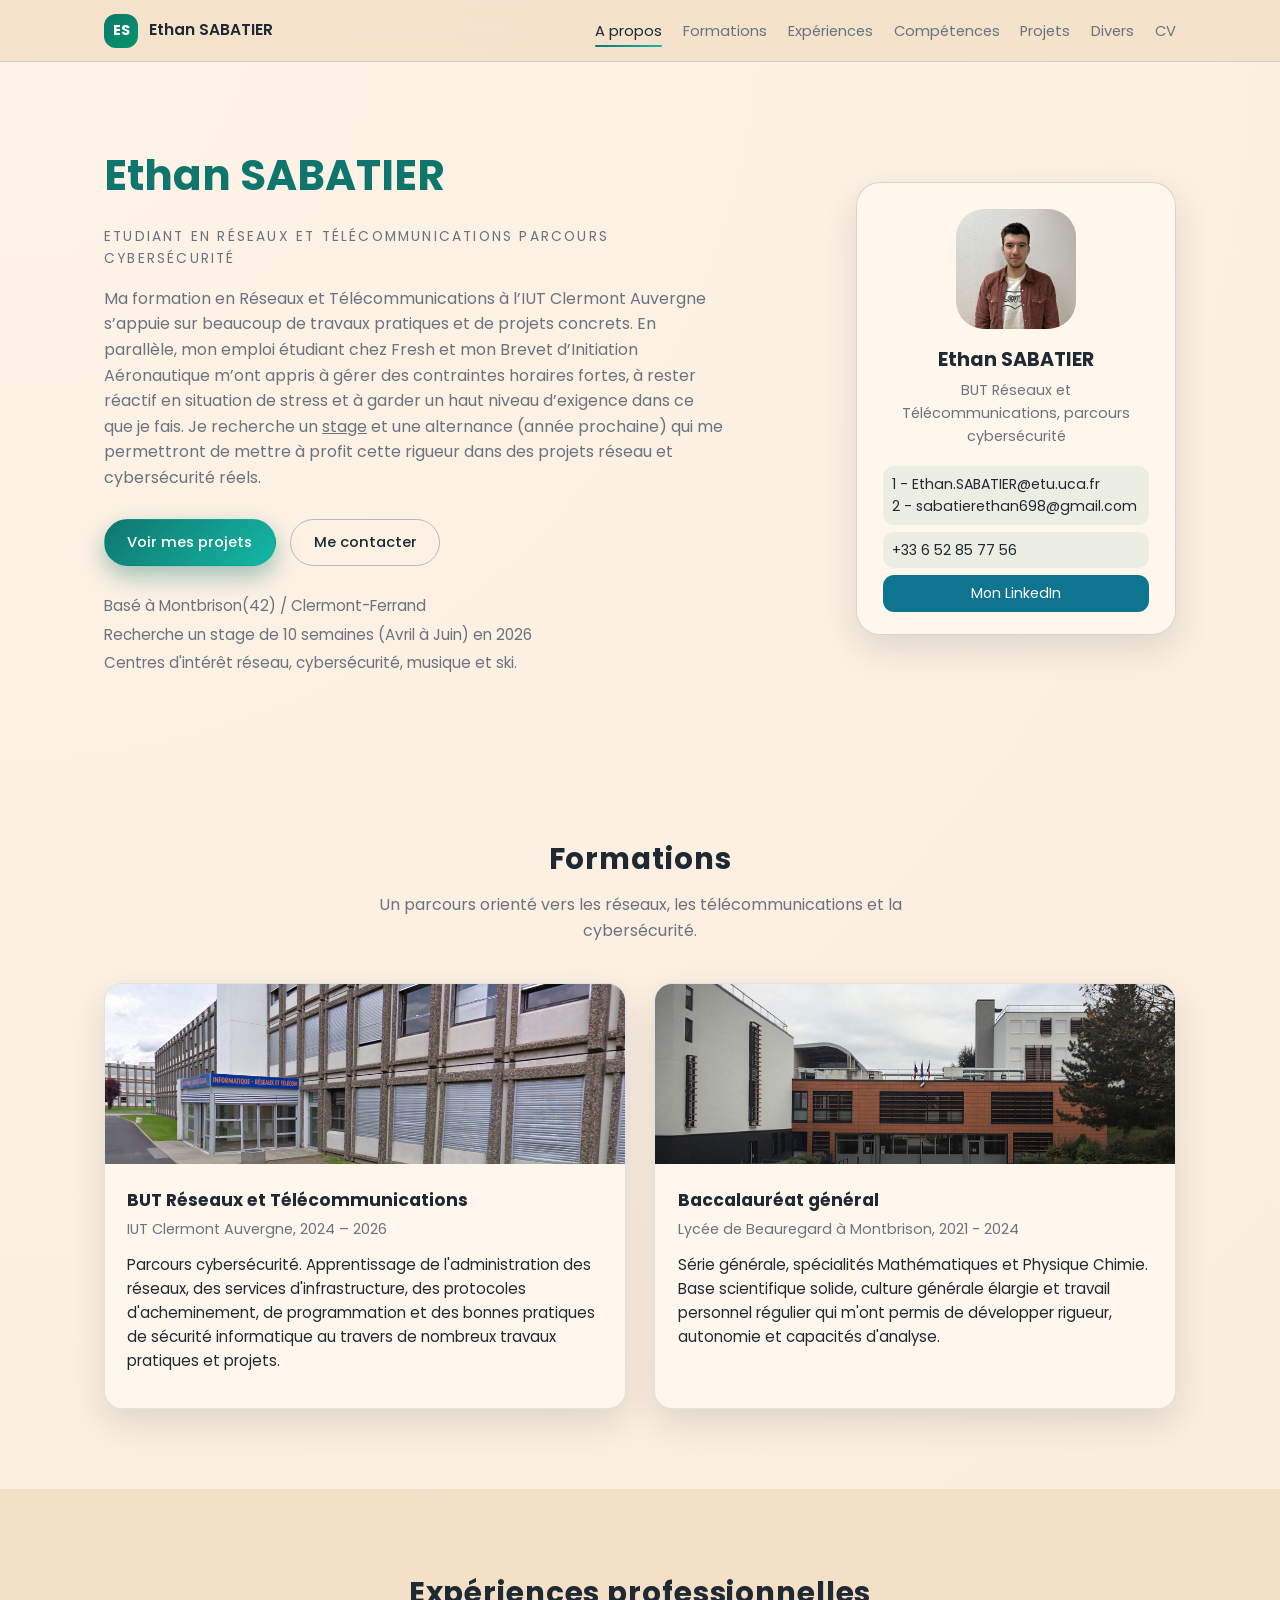
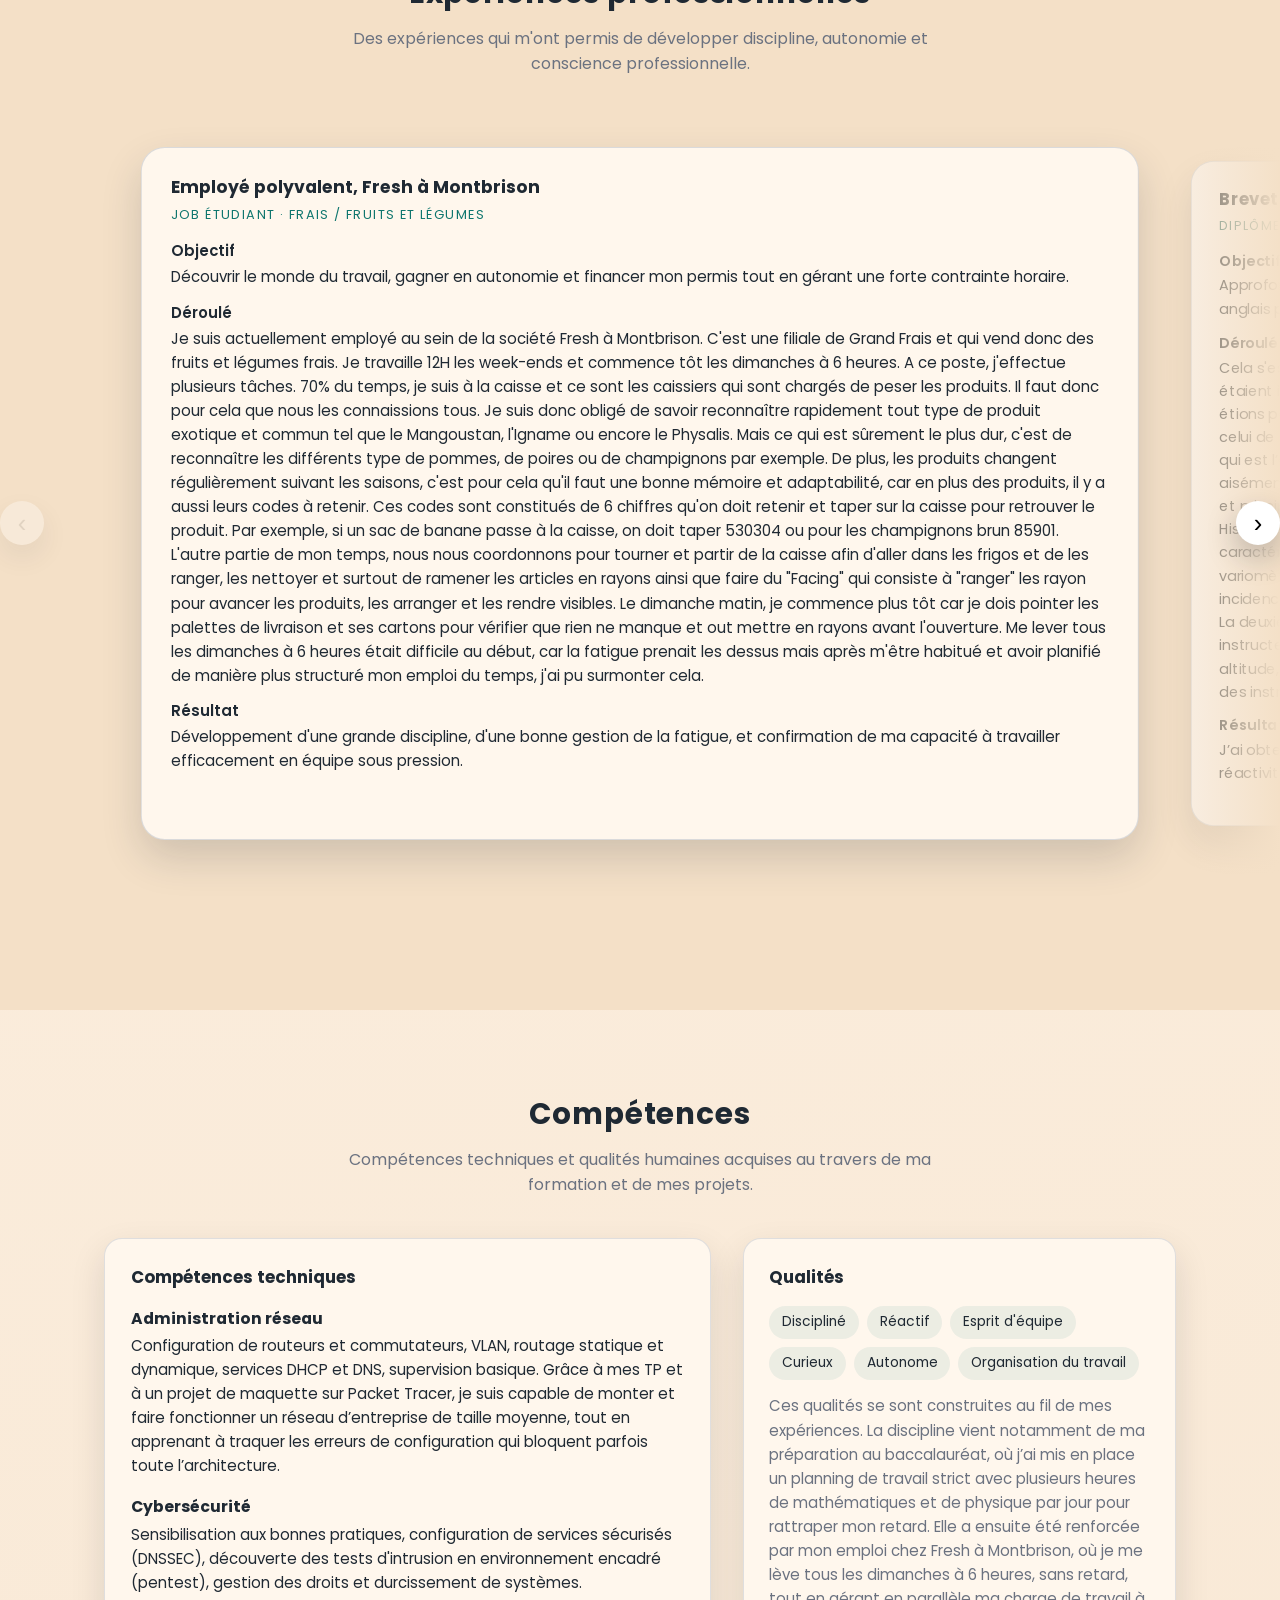
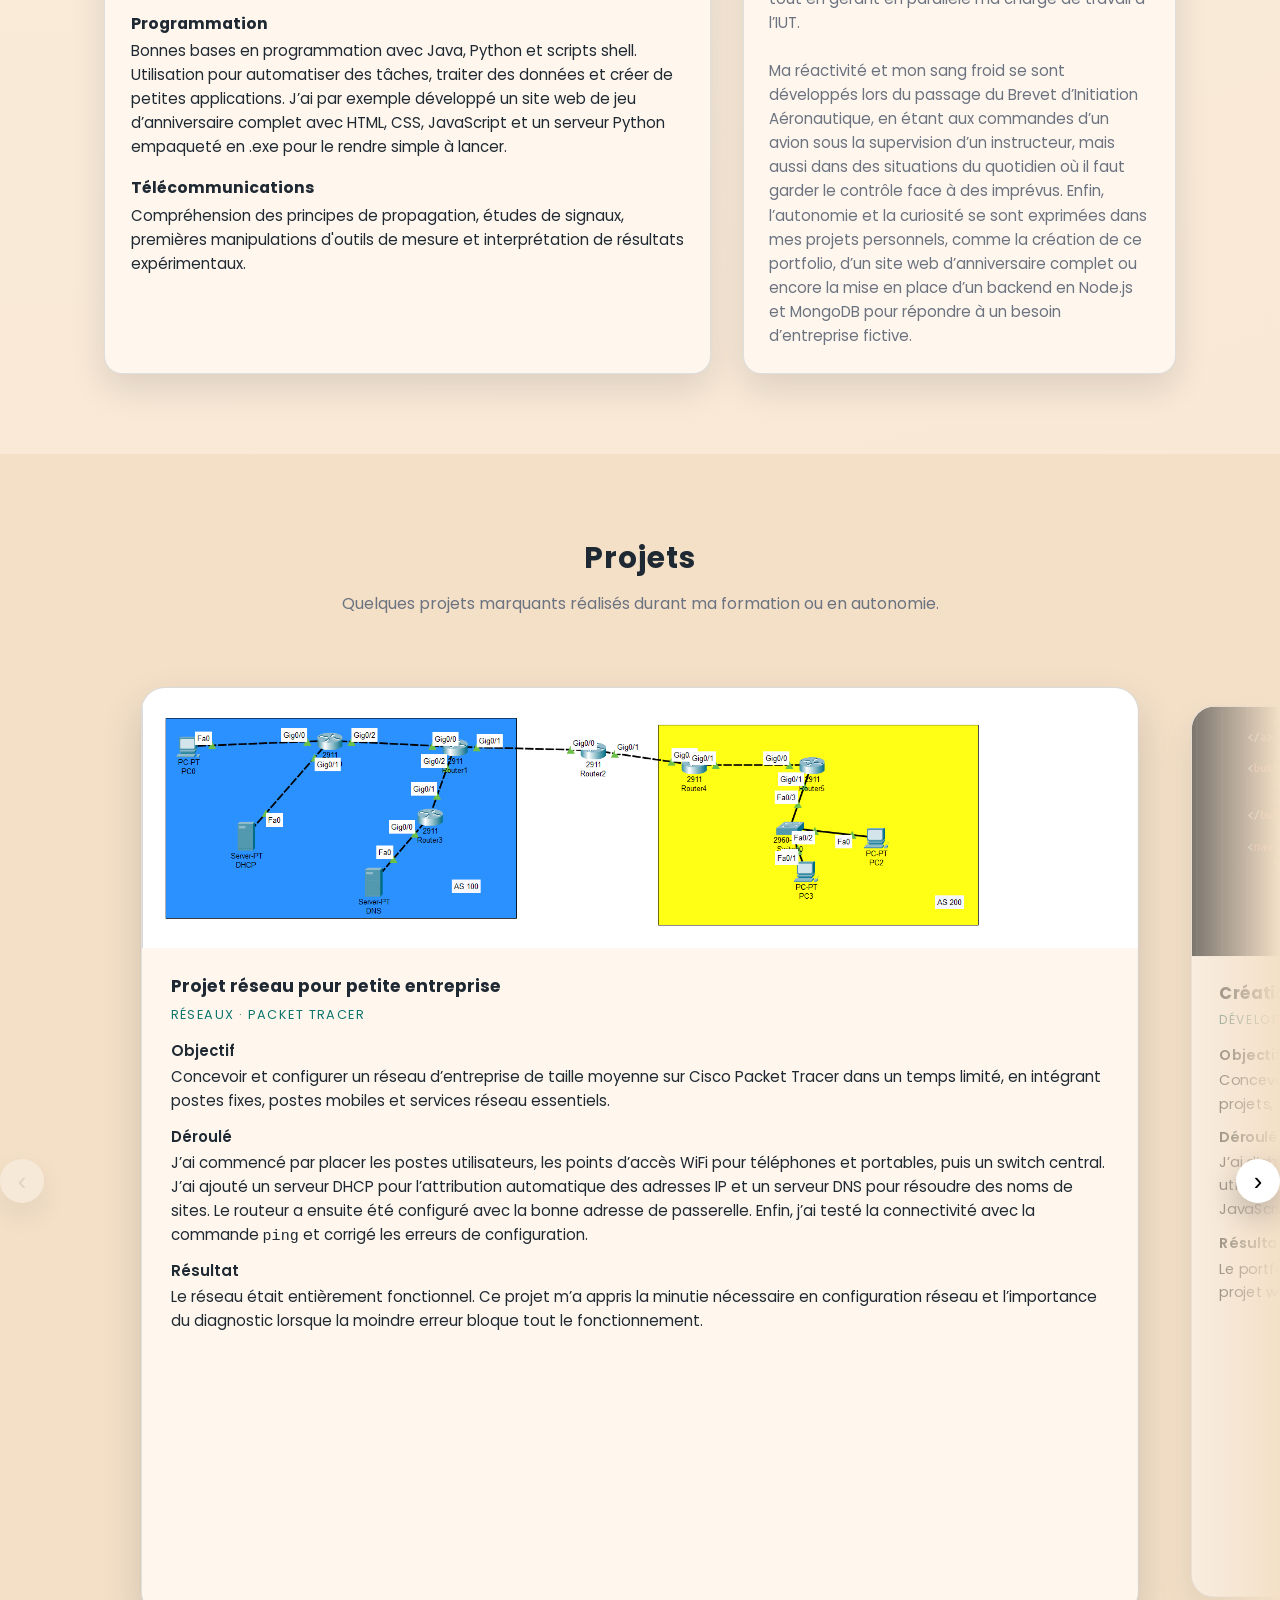
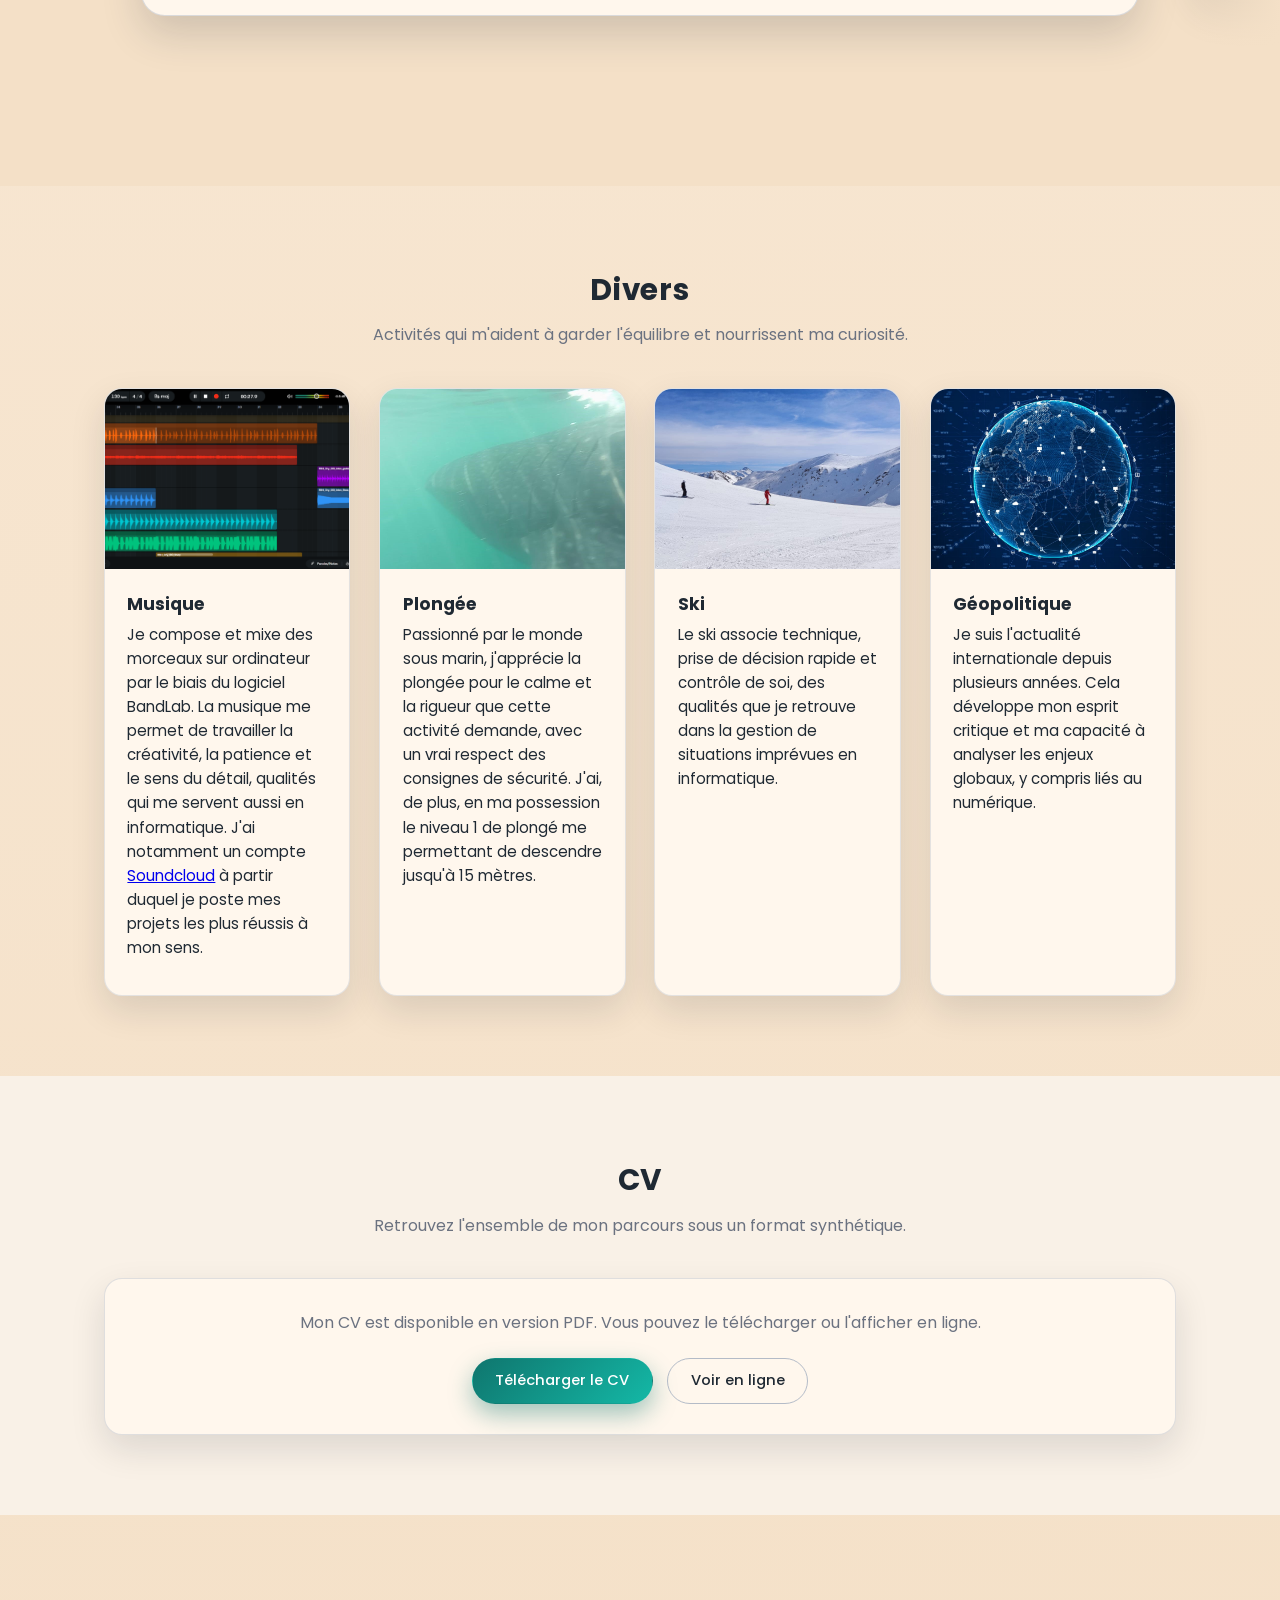
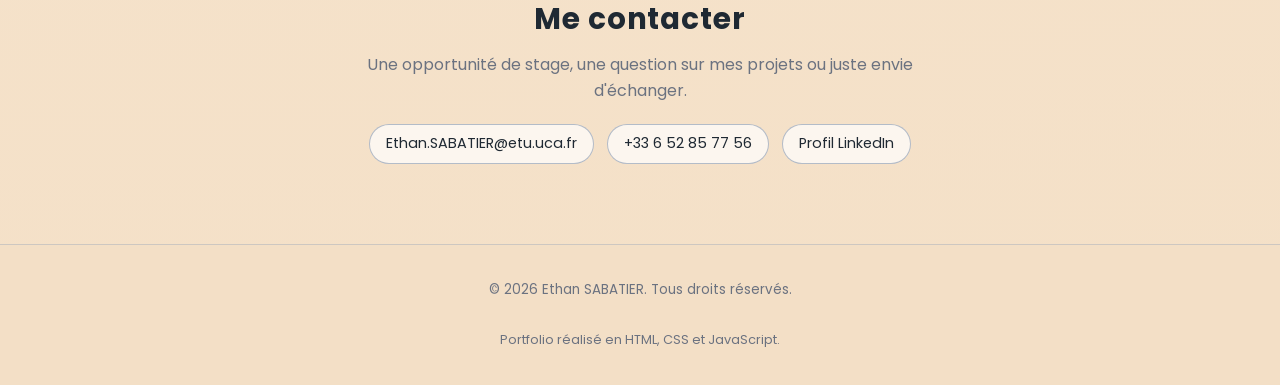
==== index.html @ 1b95dce3 "Update print statement from 'Hello' to 'Goodbye'" ====
<!DOCTYPE html>
<html lang="fr">
<head>
    <script async src="https://www.googletagmanager.com/gtag/js?id=G-Q85MC2BFF8"></script>
    <script>
      window.dataLayer = window.dataLayer || [];
      function gtag(){dataLayer.push(arguments);}
      gtag('js', new Date());
    
      gtag('config', 'G-Q85MC2BFF8');
    </script>
    <meta charset="UTF-8">
    <title>Portfolio Ethan SABATIER</title>
    <meta name="viewport" content="width=device-width, initial-scale=1">
    <meta name="description" content="Portfolio d'Ethan SABATIER, étudiant en Réseaux et Télécommunications, parcours cybersécurité.">
    <link rel="stylesheet" href="style.css">
    <link rel="preconnect" href="https://fonts.googleapis.com">
    <link rel="preconnect" href="https://fonts.gstatic.com" crossorigin>
    <link href="https://fonts.googleapis.com/css2?family=Poppins:wght@300;400;500;600;700&display=swap" rel="stylesheet">
</head>
<body>
<header class="header">
    <div class="header__inner">
        <a href="#a-propos" class="header__brand">
            <span class="header__logo">ES</span>
            <span class="header__name">Ethan SABATIER</span>
        </a>

        <button class="header__toggle" aria-label="Ouvrir le menu">
            <span class="header__bar"></span>
            <span class="header__bar"></span>
        </button>

        <nav class="nav">
            <ul class="nav__list">
                <li><a href="#a-propos" class="nav__link nav__link--active">A propos</a></li>
                <li><a href="#formations" class="nav__link">Formations</a></li>
                <li><a href="#experiences" class="nav__link">Expériences</a></li>
                <li><a href="#competences" class="nav__link">Compétences</a></li>
                <li><a href="#projets" class="nav__link">Projets</a></li>
                <li><a href="#divers" class="nav__link">Divers</a></li>
                <li><a href="#cv" class="nav__link">CV</a></li>
            </ul>
        </nav>
    </div>
</header>

<main>
    <!-- A PROPOS -->
    <section id="a-propos" class="section section--hero">
        <div class="container hero">
            <div class="hero__text">
                <h1 class="hero__title"><span class="accent">Ethan SABATIER</span></h1>
                <p class="hero__eyebrow">Etudiant en Réseaux et Télécommunications parcours Cybersécurité</p>
                <p class="hero__subtitle">
                    Ma formation en Réseaux et Télécommunications à l’IUT Clermont Auvergne s’appuie sur beaucoup de travaux pratiques et de projets concrets.
                    En parallèle, mon emploi étudiant chez Fresh et mon Brevet d’Initiation Aéronautique m’ont appris à gérer des contraintes horaires fortes, à rester réactif en situation de stress et à garder un haut niveau d’exigence dans ce que je fais.
                    Je recherche un <u>stage</u> et une alternance (année prochaine) qui me permettront de mettre à profit cette rigueur dans des projets réseau et cybersécurité réels. 
                </p>
                <div class="hero__actions">
                    <a href="#projets" class="btn btn--primary">Voir mes projets</a>
                    <a href="#contact" class="btn btn--ghost">Me contacter</a>
                </div>
                <ul class="hero__infos">
                    <li>Basé à Montbrison(42) / Clermont-Ferrand</li>
                    <li>Recherche un stage de 10 semaines (Avril à Juin) en 2026</li>
                    <li>Centres d'intérêt réseau, cybersécurité, musique et ski.</li>
                </ul>
            </div>

            <aside class="hero__card">
                <div class="hero__avatar-wrapper">
                    <!-- Remplace la source par ta vraie photo -->
                    <img src="images/Snapchat-942251904.jpg" alt="Photo de Ethan SABATIER" class="hero__avatar">
                </div>
                <h2 class="hero__name">Ethan SABATIER</h2>
                <p class="hero__role">BUT Réseaux et Télécommunications, parcours cybersécurité</p>
                <div class="hero__contact">
                    <a href="mailto:Ethan.SABATIER@etu.uca.fr" class="hero__contact-item">
                        1 - Ethan.SABATIER@etu.uca.fr
                        <br>
                        2 - sabatierethan698@gmail.com
                    </a>
                    <a href="tel:+33652857756" class="hero__contact-item">
                        +33 6 52 85 77 56
                    </a>
                    <a href="https://www.linkedin.com/in/ethan-sabatier-065756345" target="_blank" rel="noreferrer" class="hero__contact-item hero__contact-item--linked">
                        Mon LinkedIn
                    </a>
                </div>
            </aside>
        </div>
    </section>

    <!-- FORMATIONS -->
    <section id="formations" class="section">
        <div class="container">
            <header class="section__header">
                <h2 class="section__title">Formations</h2>
                <p class="section__subtitle">
                    Un parcours orienté vers les réseaux, les télécommunications et la cybersécurité.
                </p>
            </header>

            <div class="grid grid--two">
                <article class="card card--education">
                    <div class="card__image-wrapper">
                        <!-- Remplace les images par les logos de tes établissements -->
                        <img src="images/iut.png" alt="IUT Clermont Auvergne" class="card__image">
                    </div>
                    <div class="card__body">
                        <h3 class="card__title">BUT Réseaux et Télécommunications</h3>
                        <p class="card__meta">IUT Clermont Auvergne, 2024 – 2026</p>
                        <p class="card__text">
                            Parcours cybersécurité. Apprentissage de l'administration des réseaux, des services
                            d'infrastructure, des protocoles d'acheminement, de programmation et des bonnes pratiques de sécurité
                            informatique au travers de nombreux travaux pratiques et projets.
                        </p>
                    </div>
                </article>

                <article class="card card--education">
                    <div class="card__image-wrapper">
                        <img src="images/lycee.jpg" alt="Lycée général" class="card__image">
                    </div>
                    <div class="card__body">
                        <h3 class="card__title">Baccalauréat général</h3>
                        <p class="card__meta">Lycée de Beauregard à Montbrison, 2021 - 2024</p>
                        <p class="card__text">
                            Série générale, spécialités Mathématiques et Physique Chimie.
                            Base scientifique solide, culture générale élargie et travail personnel régulier qui m'ont
                            permis de développer rigueur, autonomie et capacités d'analyse.
                        </p>
                    </div>
                </article>
            </div>
        </div>
    </section>

    <!-- EXPERIENCES -->
    <section id="experiences" class="section section--slider-dark">
    <div class="container">
        <header class="section__header">
            <h2 class="section__title">Expériences professionnelles</h2>
            <p class="section__subtitle">
                Des expériences qui m'ont permis de développer discipline, autonomie et conscience professionnelle.
            </p>
        </header>

        <div class="projects">
            <div class="projects__fade projects__fade--left"></div>

            <button class="projects__arrow projects__arrow--prev" aria-label="Expérience précédente">
                ‹
            </button>

            <div class="projects__viewport">
                <div class="projects__track">
                    <!-- EXPÉRIENCE 1 -->
                    <article class="card projects__card">
                        <div class="card__body">
                            <h3 class="card__title">Employé polyvalent, Fresh à Montbrison</h3>
                            <p class="card__tag">JOB ÉTUDIANT · FRAIS / FRUITS ET LÉGUMES</p>

                            <h4 class="card__subtitle">Objectif</h4>
                            <p class="card__text">
                                Découvrir le monde du travail, gagner en autonomie et financer mon permis
                                tout en gérant une forte contrainte horaire.
                            </p>

                            <h4 class="card__subtitle">Déroulé</h4>
                            <p class="card__text">
                                Je suis actuellement employé au sein de la société Fresh à Montbrison. C'est une filiale de Grand Frais et qui vend donc des fruits et légumes frais. Je travaille 12H les week-ends et commence tôt les dimanches à 6 heures. A ce poste, j'effectue plusieurs tâches. 70% du temps, je suis à la caisse et ce sont les caissiers qui sont chargés de peser les produits. Il faut donc pour cela que nous les connaissions tous. Je suis donc obligé de savoir reconnaître rapidement tout type de produit exotique et commun tel que le Mangoustan, l'Igname ou encore le Physalis. Mais ce qui est sûrement le plus dur, c'est de reconnaître les différents type de pommes, de poires ou de champignons par exemple. De plus, les produits changent régulièrement suivant les saisons, c'est pour cela qu'il faut une bonne mémoire et adaptabilité, car en plus des produits, il y a aussi leurs codes à retenir. Ces codes sont constitués de 6 chiffres qu'on doit retenir et taper sur la caisse pour retrouver le produit. Par exemple, si un sac de banane passe à la caisse, on doit taper 530304 ou pour les champignons brun 85901. L'autre partie de mon temps, nous nous coordonnons pour tourner et partir de la caisse afin d'aller dans les frigos et de les ranger, les nettoyer et surtout de ramener les articles en rayons ainsi que faire du "Facing" qui consiste à "ranger" les rayon pour avancer les produits, les arranger et les rendre visibles. Le dimanche matin, je commence plus tôt car je dois pointer les palettes de livraison et ses cartons pour vérifier que rien ne manque et out mettre en rayons avant l'ouverture. Me lever tous les dimanches à 6 heures était difficile au début, car la fatigue prenait les dessus mais après m'être habitué et avoir planifié de manière plus structuré mon emploi du temps, j'ai pu surmonter cela.
                            </p>

                            <h4 class="card__subtitle">Résultat</h4>
                            <p class="card__text">
                                Développement d'une grande discipline, d'une bonne gestion de la fatigue,
                                et confirmation de ma capacité à travailler efficacement en équipe
                                sous pression.
                            </p>
                        </div>
                    </article>
                    
                    <article class="card projects__card">
                        <div class="card__body">
                            <h3 class="card__title">Brevet d'initiation aéronautique (BIA)</h3>
                            <p class="card__tag">DIPLÔME · AÉRONAUTIQUE</p>

                            <h4 class="card__subtitle">Objectif</h4>
                            <p class="card__text">
                                Approfondir mes connaissances en aéronautique, découvrir le monde de l’aviation
                                et obtenir le diplôme du BIA, avec l’option anglais pour faciliter de futures
                                démarches dans ce domaine.
                            </p>

                            <h4 class="card__subtitle">Déroulé</h4>
                            <p class="card__text">
                                Cela s'est déroulé de deux manières. Tout d'abord, j'ai eu, répartie sur toute l'année, 40 heures de théories. Ces heures étaient indispensables pour me permettre d'acquérir les connaissances de base de l'aviation. Lors de ces séances, nous étions par groupes de 15 sous la tutelle d’un bénévole ayant le statut d’instructeur de vol, qui est un statut plus élevé que celui de simple pilote avec beaucoup de qualifications. Le programme du BIA est découpé en 5 ou 6 chapitres, car le dernier qui est l’anglais est facultatif. J’ai cependant choisi de le prendre puisqu’il pourrait me permettre par la suite de passer plus aisément les épreuves pour pouvoir voler dans toute l’Europe. Les 5 autres chapitres sont : la météorologie, l’aérodynamique et principe de vol, étude des aéronefs et engins spatiaux, navigation-réglementation et sécurité des vols et pour finir Histoire et culture de l’aéronautique. Au sein de tout ces modules, j’ai appris beaucoup de choses comme le nom et les caractéristiques des nuages (altostratus, cirrus, nimbostratus), l'utilisation des appareils de mesure (anémomètre = vitesse, variomètre, Altimètre = altitude, pression), ou encore comment un avion vole avec ses principes aérodynamiques (assiette, incidence, vent relatif).
                            <br>
                            La deuxième partie est quant à elle pratique. Puisqu'il s'agit tout simplement de piloter un avion en compagnie d'un instructeur. J'ai donc effectué 2 vols de 2 heures qui comprenaient le décollage, le vol et le contrôle de sa trajectoire, vitesse, altitude, et l'atterrissage. Toute la partie réglementaire (la préparation du plan de vol, contacte avec les tours et contrôles des instruments avant et pendant le vol.) a été réalisée par l'instructeur.
                            </p>

                            <h4 class="card__subtitle">Résultat</h4>
                            <p class="card__text">
                                J’ai obtenu le BIA avec mention bien et réussi la partie anglais. Cette expérience
                                m’a permis de gagner en sang-froid, en réactivité et en sens des responsabilités,
                                qualités que je réutilise dans mes études et mes projets techniques.
                            </p>
                        </div>
                    </article>


                    <!-- Tu peux ajouter une deuxième expérience ici si tu en as une autre -->
                </div>
            </div>

            <button class="projects__arrow projects__arrow--next" aria-label="Expérience suivante">
                ›
            </button>

            <div class="projects__fade projects__fade--right"></div>
        </div>
    </div>
</section>


    <!-- COMPETENCES -->
    <section id="competences" class="section">
        <div class="container">
            <header class="section__header">
                <h2 class="section__title">Compétences</h2>
                <p class="section__subtitle">
                    Compétences techniques et qualités humaines acquises au travers de ma formation et de mes projets.
                </p>
            </header>

            <div class="skills">
                <article class="skills__group">
                    <h3 class="skills__title">Compétences techniques</h3>
                    <ul class="skills__list">
                        <li class="skills__item">
                            <h4>Administration réseau</h4>
                            <p>
                                Configuration de routeurs et commutateurs, VLAN, routage statique et dynamique, services DHCP et DNS, supervision basique.
                                Grâce à mes TP et à un projet de maquette sur Packet Tracer, je suis capable de monter et faire fonctionner un réseau d’entreprise de taille moyenne, tout en apprenant à traquer les erreurs de configuration qui bloquent parfois toute l’architecture.
                            </p>
                            <!-- <a href="#projets" class="skills__link">Voir le projet de maquette réseau</a> -->
                        </li>
                        <li class="skills__item">
                            <h4>Cybersécurité</h4>
                            <p>
                                Sensibilisation aux bonnes pratiques, configuration de services sécurisés (DNSSEC), découverte
                                des tests d'intrusion en environnement encadré (pentest), gestion des droits et durcissement de
                                systèmes. 
                            </p>
                            <!-- <a href="#projets" class="skills__link">Voir mes projets sécurité</a> -->
                        </li>
                        <li class="skills__item">
                            <h4>Programmation</h4>
                            <p>
                                Bonnes bases en programmation avec Java, Python et scripts shell. Utilisation pour automatiser des tâches, traiter des données et créer de petites applications.
                                J’ai par exemple développé un site web de jeu d’anniversaire complet avec HTML, CSS, JavaScript et un serveur Python empaqueté en .exe pour le rendre simple à lancer.
                            </p>
                            <!-- <a href="#projets" class="skills__link">Voir les projets de scripts et développement</a> -->
                        </li>
                        <li class="skills__item">
                            <h4>Télécommunications</h4>
                            <p>
                                Compréhension des principes de propagation, études de signaux, premières manipulations
                                d'outils de mesure et interprétation de résultats expérimentaux.
                            </p>
                            <!-- <a href="#projets" class="skills__link">Voir le projet expérimental antennes</a> -->
                        </li>
                    </ul>
                </article>

                <article class="skills__group">
                    <h3 class="skills__title">Qualités</h3>
                    <ul class="skills__chips">
                        <li>Discipliné</li>
                        <li>Réactif</li>
                        <li>Esprit d'équipe</li>
                        <li>Curieux</li>
                        <li>Autonome</li>
                        <li>Organisation du travail</li>
                    </ul>
                    <p class="skills__text">
                        Ces qualités se sont construites au fil de mes expériences. La discipline vient notamment de ma
                        préparation au baccalauréat, où j’ai mis en place un planning de travail strict avec plusieurs
                        heures de mathématiques et de physique par jour pour rattraper mon retard. Elle a ensuite été
                        renforcée par mon emploi chez Fresh à Montbrison, où je me lève tous les dimanches à 6 heures,
                        sans retard, tout en gérant en parallèle ma charge de travail à l’IUT.
                        <br><br>
                        Ma réactivité et mon sang froid se sont développés lors du passage du Brevet d’Initiation
                        Aéronautique, en étant aux commandes d’un avion sous la supervision d’un instructeur, mais aussi
                        dans des situations du quotidien où il faut garder le contrôle face à des imprévus. Enfin,
                        l’autonomie et la curiosité se sont exprimées dans mes projets personnels, comme la création de
                        ce portfolio, d’un site web d’anniversaire complet ou encore la mise en place d’un backend en
                        Node.js et MongoDB pour répondre à un besoin d’entreprise fictive.
                    </p>

                </article>
            </div>
        </div>
    </section>

    <!-- PROJETS -->
    <section id="projets" class="section section--slider-dark">
    <div class="container">
        <header class="section__header">
            <h2 class="section__title">Projets</h2>
            <p class="section__subtitle">
                Quelques projets marquants réalisés durant ma formation ou en autonomie.
            </p>
        </header>

        <div class="projects">
            <div class="projects__fade projects__fade--left"></div>

            <button class="projects__arrow projects__arrow--prev" aria-label="Projet précédent">
                ‹
            </button>

            <div class="projects__viewport">
                <div class="projects__track">
                    <!-- CARTE PROJET 1 -->
                    <article class="card projects__card">
                        <div class="card__image-wrapper">
                            <img src="images/pkt.png"
                                alt="Maquette réseau d'entreprise sur Packet Tracer"
                                class="card__image">
                        </div>
                        <div class="card__body">
                            <h3 class="card__title">Projet réseau pour petite entreprise</h3>
                            <p class="card__tag">RÉSEAUX · PACKET TRACER</p>

                            <h4 class="card__subtitle">Objectif</h4>
                            <p class="card__text">
                                Concevoir et configurer un réseau d’entreprise de taille moyenne sur Cisco
                                Packet Tracer dans un temps limité, en intégrant postes fixes, postes mobiles
                                et services réseau essentiels.
                            </p>

                            <h4 class="card__subtitle">Déroulé</h4>
                            <p class="card__text">
                                J’ai commencé par placer les postes utilisateurs, les points d’accès WiFi
                                pour téléphones et portables, puis un switch central. J’ai ajouté un serveur
                                DHCP pour l’attribution automatique des adresses IP et un serveur DNS pour
                                résoudre des noms de sites. Le routeur a ensuite été configuré avec la
                                bonne adresse de passerelle. Enfin, j’ai testé la connectivité avec la
                                commande <code>ping</code> et corrigé les erreurs de configuration.
                            </p>

                            <h4 class="card__subtitle">Résultat</h4>
                            <p class="card__text">
                                Le réseau était entièrement fonctionnel. Ce projet m’a appris la minutie
                                nécessaire en configuration réseau et l’importance du diagnostic lorsque
                                la moindre erreur bloque tout le fonctionnement.
                            </p>

                            <!-- Tu pourras mettre un vrai lien plus tard -->
                            <!--<a href="#" class="card__link">Voir le compte rendu du projet</a>-->
                        </div>
                    </article>

                    <!-- PROJET 2 : Portfolio -->
                    <article class="card projects__card">
                        <div class="card__image-wrapper">
                            <img src="images/html.png"
                                alt="Portfolio web en HTML, CSS et JavaScript"
                                class="card__image">
                        </div>
                        <div class="card__body">
                            <h3 class="card__title">Création de mon portfolio web</h3>
                            <p class="card__tag">DÉVELOPPEMENT WEB · HTML CSS JS</p>

                            <h4 class="card__subtitle">Objectif</h4>
                            <p class="card__text">
                                Concevoir un portfolio complet, responsive et agréable à lire afin de
                                présenter mon parcours, mes compétences et mes projets, en autonomie.
                            </p>

                            <h4 class="card__subtitle">Déroulé</h4>
                            <p class="card__text">
                                J’ai d’abord structuré les pages en HTML, puis travaillé la mise en forme
                                en CSS. J’ai abandonné les unités en pixels pour utiliser des unités
                                relatives comme <code>vh</code> et <code>vw</code>, afin d’adapter
                                l’affichage aux différentes tailles d’écran. J’ai aussi intégré du
                                JavaScript pour gérer la navigation entre sections et simuler des
                                fenêtres modales plutôt que créer plusieurs fichiers HTML.
                            </p>

                            <h4 class="card__subtitle">Résultat</h4>
                            <p class="card__text">
                                Le portfolio a renforcé mes compétences en HTML, CSS et JavaScript et
                                montre concrètement ma capacité à mener un projet web de bout en bout.
                            </p>

                            <!--<a href="#" class="card__link">Voir la version en ligne</a>-->
                        </div>
                    </article>

                    <!-- PROJET 3 : Télécommunications -->
                    <article class="card projects__card">
                        <div class="card__image-wrapper">
                            <img src="images/mat.png"
                                alt="Étude de signaux et canal radio sous MATLAB"
                                class="card__image">
                        </div>
                        <div class="card__body">
                            <h3 class="card__title">Projet Télécommunications et MATLAB</h3>
                            <p class="card__tag">TÉLÉCOMS · MATLAB</p>

                            <h4 class="card__subtitle">Objectif</h4>
                            <p class="card__text">
                                Mettre en pratique des notions de signaux, d’intégration numérique et
                                d’étude de canal radio tout en se familiarisant avec MATLAB et ses outils
                                de simulation.
                            </p>

                            <h4 class="card__subtitle">Déroulé</h4>
                            <p class="card__text">
                                Le projet s’est déroulé en plusieurs parties. Nous avons tracé et manipulé
                                des signaux, puis comparé différentes méthodes de calcul d’intégrale
                                numérique comme les rectangles, trapèzes, Simpson et Monte Carlo, en
                                étudiant leurs erreurs de convergence. Nous avons ensuite appliqué ces
                                méthodes à des signaux mesurés et à l’étude d’un canal radio, avec
                                calcul de puissance, bande occupée et lissage des données.
                            </p>

                            <h4 class="card__subtitle">Résultat</h4>
                            <p class="card__text">
                                Le projet m’a permis de mieux comprendre le lien entre théorie des
                                télécommunications, calculs mathématiques et résultats expérimentaux,
                                tout en gagnant en aisance sur MATLAB.
                            </p>

                            <!--<a href="#" class="card__link">Consulter le rapport du projet</a>-->
                        </div>
                    </article>

                    <!-- PROJET 4 : Simulation besoin d'entreprise -->
                    <article class="card projects__card">
                        <div class="card__image-wrapper">
                            <img src="images/js.png"
                                alt="Backend de site de support informatique en Node.js"
                                class="card__image">
                        </div>
                        <div class="card__body">
                            <h3 class="card__title">Simulation de besoin d’entreprise</h3>
                            <p class="card__tag">BACKEND · NODE.JS · MONGODB</p>

                            <h4 class="card__subtitle">Objectif</h4>
                            <p class="card__text">
                                Répondre au besoin d’une entreprise fictive en développant la partie
                                backend d’un site de support informatique, avec gestion de tickets.
                            </p>

                            <h4 class="card__subtitle">Déroulé</h4>
                            <p class="card__text">
                                Le frontend était fourni, j’ai donc travaillé sur le backend avec Node.js,
                                Express et une base de données MongoDB. J’ai mis en place un serveur,
                                créé des routes pour recevoir et enregistrer les tickets, géré les
                                problèmes de CORS en configurant les bons en-têtes HTTP, puis séparé la
                                logique dans des contrôleurs pour garder un code plus clair et maintenable.
                            </p>

                            <h4 class="card__subtitle">Résultat</h4>
                            <p class="card__text">
                                Le site permet de créer et de stocker les tickets côté serveur. Ce projet
                                m’a montré concrètement le fonctionnement d’un backend moderne et des
                                échanges entre client, serveur et base de données.
                            </p>

                           <!--<a href="#" class="card__link">Voir la documentation technique</a>--> 
                        </div>
                    </article>
                    <!-- PROJET 5 : Android Studio -->
                    <article class="card projects__card">
                        <div class="card__image-wrapper">
                            <img src="images/android.png"
                                alt="Maquette réseau d'entreprise sur Packet Tracer"
                                class="card__image">
                        </div>
                        <div class="card__body">
                            <h3 class="card__title">Projet Coffre Fort sur Android Studio</h3>
                            <p class="card__tag">Programmation; Sécurité · Android Studio</p>

                            <h4 class="card__subtitle">Objectif</h4>
                            <p class="card__text">
                                L’objectif de ce projet était de concevoir une application Android capable de stocker des données sensibles de façon sécurisée. Je devais mettre en place un système d’authentification robuste avec mot de passe chiffré et connexion biométrique, assurer une gestion fiable des fichiers dans une base de données locale et garantir une ergonomie simple pour l’utilisateur. Ce projet avait également pour but de renforcer mes compétences en développement mobile, en sécurité des applications et en architecture logicielle tout en appliquant des notions clés vues en cours comme le hachage, la persistance de données et la gestion du cycle de vie Android.
                                
                            </p>

                            <h4 class="card__subtitle">Déroulé</h4>
                            <p class="card__text">
                                J’ai commencé par définir la structure de l’application autour d’un écran de connexion (LoginActivity) et d’un espace sécurisé (MainActivity). J’ai mis en place un stockage chiffré du mot de passe à l’aide de SHA-256 via une classe dédiée SecurityUtils. Une fois l’authentification fonctionnelle, j’ai ajouté la base SQLite pour enregistrer les fichiers et leurs métadonnées, puis intégré l’API BiometricPrompt pour permettre l’accès par empreinte digitale. Enfin, j’ai structuré l’interface et les interactions afin d’assurer une utilisation fluide. Tout au long du projet, j’ai effectué de nombreux tests, résolu des erreurs fréquentes (NullPointerException, configuration Gradle, accès à la base) et amélioré progressivement l’architecture du code.
                                
                            </p>

                            <h4 class="card__subtitle">Résultat</h4>
                            <p class="card__text">
                                Le projet aboutit à une application totalement fonctionnelle permettant de sécuriser des documents sensibles sur un smartphone Android. L’utilisateur peut créer un mot de passe maître, se connecter via biométrie, ajouter ou supprimer des fichiers stockés localement et profiter d’une interface claire. Le système de hachage garantit une protection robuste du mot de passe et la base SQLite assure une gestion fiable et persistante des données. Ce projet m’a permis d’acquérir des compétences concrètes en développement Android, en sécurité applicative et en conception de fonctionnalités critiques, tout en renforçant ma capacité à résoudre des problèmes techniques réels.
                            </p>

                            <!-- Tu pourras mettre un vrai lien plus tard -->
                        
                            <!--<a href="#" class="card__link">Voir le compte rendu du projet</a>-->
                        </div>
                    </article>
                </div>
            </div>

            <button class="projects__arrow projects__arrow--next" aria-label="Projet suivant">
                ›
            </button>

            <div class="projects__fade projects__fade--right"></div>
        </div>
    </div>
</section>


    <!-- DIVERS -->
    <section id="divers" class="section">
        <div class="container">
            <header class="section__header">
                <h2 class="section__title">Divers</h2>
                <p class="section__subtitle">
                    Activités qui m'aident à garder l'équilibre et nourrissent ma curiosité.
                </p>
            </header>

            <div class="grid grid--two grid--four-on-desktop hobbies">
                <article class="card card--hobby">
                    <div class="card__image-wrapper">
                        <img src="images/bandlab.png" alt="Musique" class="card__image">
                    </div>
                    <div class="card__body">
                        <h3 class="card__title">Musique</h3>
                        <p class="card__text">
                            Je compose et mixe des morceaux sur ordinateur par le biais du logiciel BandLab. La musique me permet de travailler la
                            créativité, la patience et le sens du détail, qualités qui me servent aussi en informatique. J'ai notamment un compte <a href="https://on.soundcloud.com/P30O1XasiMiONhZQw5" >Soundcloud</a>
                            à partir duquel je poste mes projets les plus réussis à mon sens. 
                        </p>
                    </div>
                </article>

                <article class="card card--hobby">
                    <div class="card__image-wrapper">
                        <img src="images/requin.jpg" alt="Plongée" class="card__image">
                    </div>
                    <div class="card__body">
                        <h3 class="card__title">Plongée</h3>
                        <p class="card__text">
                            Passionné par le monde sous marin, j'apprécie la plongée pour le calme et la rigueur que
                            cette activité demande, avec un vrai respect des consignes de sécurité. J'ai, de plus, 
                            en ma possession le niveau 1 de plongé me permettant de descendre jusqu'à 15 mètres. 
                        </p>
                    </div>
                </article>

                <article class="card card--hobby">
                    <div class="card__image-wrapper">
                        <img src="images/ski.jpg" alt="Ski" class="card__image">
                    </div>
                    <div class="card__body">
                        <h3 class="card__title">Ski</h3>
                        <p class="card__text">
                            Le ski associe technique, prise de décision rapide et contrôle de soi, des qualités que
                            je retrouve dans la gestion de situations imprévues en informatique.
                        </p>
                    </div>
                </article>

                <article class="card card--hobby">
                    <div class="card__image-wrapper">
                        <img src="images/geo.jpg" alt="Géopolitique" class="card__image">
                    </div>
                    <div class="card__body">
                        <h3 class="card__title">Géopolitique</h3>
                        <p class="card__text">
                            Je suis l'actualité internationale depuis plusieurs années. Cela développe mon esprit
                            critique et ma capacité à analyser les enjeux globaux, y compris liés au numérique.
                        </p>
                    </div>
                </article>
            </div>
        </div>
    </section>

    <!-- CV -->
    <section id="cv" class="section section--alt">
        <div class="container">
            <header class="section__header">
                <h2 class="section__title">CV</h2>
                <p class="section__subtitle">
                    Retrouvez l'ensemble de mon parcours sous un format synthétique.
                </p>
            </header>

            <div class="cv">
                <p class="cv__text">
                    Mon CV est disponible en version PDF. Vous pouvez le télécharger ou l'afficher en ligne.
                </p>
                <div class="cv__actions">
                    <!-- Remplace les liens href par ton vrai fichier -->
                    <a href="images/CV_Ethan_SABATIER.pdf" class="btn btn--primary" target="_blank" rel="noreferrer" download="CV_Ethan_SABATIER.pdf">
                        Télécharger le CV
                    </a>
                    <a href="images/CV_Ethan_SABATIER.pdf" class="btn btn--ghost" target="_blank" rel="noreferrer">
                        Voir en ligne
                    </a>
                </div>
            </div>
        </div>
    </section>

    <!-- CONTACT (ancre utilisée par le bouton de la section A propos) -->
    <section id="contact" class="section section--small">
        <div class="container contact">
            <h2 class="section__title">Me contacter</h2>
            <p class="section__subtitle">
                Une opportunité de stage, une question sur mes projets ou juste envie d'échanger.
            </p>
            <div class="contact__info">
                <a href="mailto:Ethan.SABATIER@etu.uca.fr" class="contact__link">
                    Ethan.SABATIER@etu.uca.fr
                </a>
                <a href="tel:+33652857756" class="contact__link">
                    +33 6 52 85 77 56
                </a>
                <a href="https://www.linkedin.com/in/ethan-sabatier-065756345" target="_blank" rel="noreferrer" class="contact__link">
                    Profil LinkedIn
                </a>
            </div>
        </div>
    </section>
</main>

<footer class="footer">
    <div class="container footer__inner">
        <p>© <span id="year"></span> Ethan SABATIER. Tous droits réservés.</p>
        <p class="footer__note">Portfolio réalisé en HTML, CSS et JavaScript.</p>
    </div>
</footer>

<script src="script.js"></script>
</body>
</html>
---- style.css ----
:root {
    --bg-page: #f4e0c7;
    --bg-alt: #f9f1e7;
    --bg-card: #fff7ed;
    --primary: #0f766e;
    --primary-soft: rgba(15, 118, 110, 0.08);
    --accent: #0f766e;
    --text-main: #1f2933;
    --text-muted: #6b7280;
    --border-soft: rgba(148, 163, 184, 0.4);
    --radius-lg: 24px;
    --radius-card: 18px;
    --shadow-soft: 0 18px 45px rgba(15, 23, 42, 0.15);
    --shadow-card: 0 14px 35px rgba(15, 23, 42, 0.12);
    --transition-fast: 180ms ease;
    --transition-med: 260ms ease;
}

/* Base */

*,
*::before,
*::after {
    box-sizing: border-box;
}

html {
    scroll-behavior: smooth;
}

body {
    margin: 0;
    font-family: "Poppins", system-ui, -apple-system, BlinkMacSystemFont, sans-serif;
    background: radial-gradient(circle at top left, #fef3e7, var(--bg-page));
    color: var(--text-main);
    line-height: 1.6;
    overflow-x: hidden;
}

/* Layout helpers */

.container {
    width: 100%;
    max-width: 1120px;
    margin: 0 auto;
    padding: 0 1.5rem;
}

.section {
    padding: 5rem 0;
}

.section--hero {
    padding-top: 7rem;
}

.section--alt {
    background: var(--bg-alt);
}

.section--small {
    padding: 3.5rem 0 4rem;
}

.section__header {
    text-align: center;
    margin-bottom: 2.5rem;
}

.section__title {
    font-size: clamp(1.8rem, 2.3vw, 2.2rem);
    margin: 0 0 0.6rem;
    letter-spacing: 0.03em;
}

.section__subtitle {
    /* L'ancienne marge 'margin: 0;' sera remplacée par 'margin: 0 auto;' */
    max-width: 640px;
    color: var(--text-muted);

    /* MODIFICATION CLÉ : Centre le bloc horizontalement */
    margin: 0 auto; 
}

/* Header */

.header {
    position: sticky;
    top: 0;
    z-index: 40;
    backdrop-filter: blur(18px);
    background: rgba(244, 224, 199, 0.86);
    border-bottom: 1px solid rgba(148, 163, 184, 0.35);
}

.header__inner {
    display: flex;
    align-items: center;
    justify-content: space-between;
    padding: 0.85rem 1.5rem;
    max-width: 1120px;
    margin: 0 auto;
}

.header__brand {
    display: inline-flex;
    align-items: center;
    gap: 0.7rem;
    text-decoration: none;
    color: var(--text-main);
}

.header__logo {
    width: 34px;
    height: 34px;
    border-radius: 12px;
    background: linear-gradient(135deg, #0f766e, #059669);
    display: inline-flex;
    align-items: center;
    justify-content: center;
    font-weight: 700;
    color: #ffffff;
    font-size: 0.9rem;
}

.header__name {
    font-weight: 600;
    font-size: 0.97rem;
}

/* Navigation */

.nav {
    display: flex;
}

.nav__list {
    list-style: none;
    display: flex;
    padding: 0;
    margin: 0;
    gap: 1.3rem;
}

.nav__link {
    position: relative;
    font-size: 0.92rem;
    text-decoration: none;
    color: var(--text-muted);
    padding-bottom: 0.2rem;
    transition: color var(--transition-fast);
}

.nav__link::after {
    content: "";
    position: absolute;
    inset-inline: 0;
    bottom: -0.2rem;
    height: 2px;
    border-radius: 999px;
    background: linear-gradient(90deg, #0f766e, #14b8a6);
    transform: scaleX(0);
    transform-origin: center;
    transition: transform var(--transition-med);
}

.nav__link:hover {
    color: var(--text-main);
}

.nav__link--active {
    color: var(--text-main);
}

.nav__link--active::after {
    transform: scaleX(1);
}

/* Burger */

.header__toggle {
    display: none;
    border: none;
    background: transparent;
    cursor: pointer;
    padding: 0.4rem;
}

.header__bar {
    display: block;
    width: 22px;
    height: 2px;
    margin: 4px 0;
    background: #111827;
    border-radius: 999px;
    transition: transform var(--transition-fast), opacity var(--transition-fast);
}

/* Hero */

.hero {
    display: grid;
    gap: 2.5rem;
    align-items: center;
}

.hero__text {
    max-width: 620px;
}

.hero__eyebrow {
    font-size: 0.86rem;
    text-transform: uppercase;
    letter-spacing: 0.16em;
    color: var(--text-muted);
    margin-bottom: 0.6rem;
}

.hero__title {
    font-size: clamp(2.2rem, 3.3vw, 3rem);
    margin: 0 0 1rem;
}

.accent {
    color: var(--accent);
}

.hero__subtitle {
    color: var(--text-muted);
    margin-bottom: 1.8rem;
}

.hero__actions {
    display: flex;
    flex-wrap: wrap;
    gap: 0.9rem;
    margin-bottom: 1.8rem;
}

.hero__infos {
    list-style: none;
    padding: 0;
    margin: 0;
    color: var(--text-muted);
    font-size: 0.95rem;
}

.hero__infos li + li {
    margin-top: 0.25rem;
}

/* Hero card */

.hero__card {
    background: rgba(255, 247, 237, 0.97);
    border-radius: var(--radius-lg);
    padding: 1.6rem 1.6rem 1.4rem;
    box-shadow: var(--shadow-card);
    border: 1px solid var(--border-soft);
    max-width: 320px;
    justify-self: end;
}

.hero__avatar-wrapper {
    width: 120px;
    height: 120px;
    border-radius: 28px;
    overflow: hidden;
    margin: 0 auto 1rem;
    background: #e5e7eb;
}

.hero__avatar {
    width: 100%;
    height: 100%;
    object-fit: cover;
}

.hero__name {
    text-align: center;
    margin: 0;
    font-size: 1.2rem;
}

.hero__role {
    text-align: center;
    margin: 0.2rem 0 1.1rem;
    font-size: 0.9rem;
    color: var(--text-muted);
}

.hero__contact {
    display: flex;
    flex-direction: column;
    gap: 0.4rem;
    font-size: 0.88rem;
}

.hero__contact-item {
    text-decoration: none;
    color: var(--text-main);
    padding: 0.45rem 0.6rem;
    border-radius: 0.7rem;
    background: var(--primary-soft);
}

.hero__contact-item--linked {
    display: inline-flex;
    justify-content: center;
    background: #0e7490;
    color: #ffffff;
}

/* Buttons */

.btn {
    display: inline-flex;
    align-items: center;
    justify-content: center;
    padding: 0.65rem 1.4rem;
    border-radius: 999px;
    border: 1px solid transparent;
    font-size: 0.92rem;
    font-weight: 500;
    cursor: pointer;
    text-decoration: none;
    outline: none;
    transition: background var(--transition-fast), color var(--transition-fast), transform var(--transition-fast), box-shadow var(--transition-fast), border-color var(--transition-fast);
}

.btn--primary {
    background: linear-gradient(135deg, #0f766e, #14b8a6);
    color: #ffffff;
    box-shadow: 0 10px 25px rgba(15, 118, 110, 0.4);
}

.btn--primary:hover {
    transform: translateY(-1px);
    box-shadow: 0 16px 40px rgba(15, 118, 110, 0.45);
}

.btn--ghost {
    background: transparent;
    border-color: rgba(148, 163, 184, 0.7);
    color: var(--text-main);
}

.btn--ghost:hover {
    background: rgba(255, 255, 255, 0.6);
}

/* Cards and grids */

.grid {
    display: grid;
    gap: 1.8rem;
}

.grid--two {
    grid-template-columns: minmax(0, 1fr);
}

.grid--four-on-desktop {
    grid-template-columns: repeat(2, minmax(0, 1fr));
}

.card {
    background: var(--bg-card);
    border-radius: var(--radius-card);
    box-shadow: var(--shadow-card);
    border: 1px solid rgba(148, 163, 184, 0.25);
    overflow: hidden;
    display: flex;
    flex-direction: column;
    min-height: 100%;
}

.card__image-wrapper {
    height: 180px;
    overflow: hidden;
}

.card__image {
    width: 100%;
    height: 100%;
    object-fit: cover;
    display: block;
}

.card__body {
    padding: 1.4rem 1.4rem 1.6rem;
}

.card__title {
    margin: 0 0 0.25rem;
    font-size: 1.08rem;
}

.card__meta {
    margin: 0 0 0.7rem;
    color: var(--text-muted);
    font-size: 0.9rem;
}

.card__text {
    margin: 0 0 0.6rem;
    font-size: 0.94rem;
}

.card__subtitle {
    margin: 0.7rem 0 0.15rem;
    font-size: 0.93rem;
    font-weight: 600;
}

.card__tag {
    font-size: 0.8rem;
    text-transform: uppercase;
    letter-spacing: 0.11em;
    color: var(--accent);
    margin: 0 0 0.85rem;
}

.card__link {
    margin-top: 0.9rem;
    display: inline-flex;
    font-size: 0.9rem;
    color: #0e7490;
    text-decoration: none;
}

.card__link:hover {
    text-decoration: underline;
}

/* Experience */

.experience {
    background: var(--bg-card);
    border-radius: var(--radius-card);
    border: 1px solid rgba(148, 163, 184, 0.35);
    box-shadow: var(--shadow-soft);
    padding: 1.7rem 1.7rem 1.5rem;
}

.experience__header {
    display: flex;
    flex-direction: column;
    gap: 0.2rem;
    margin-bottom: 1.1rem;
}

.experience__title {
    margin: 0;
    font-size: 1.15rem;
}

.experience__meta {
    margin: 0;
    color: var(--text-muted);
    font-size: 0.9rem;
}

.experience__content {
    display: grid;
    gap: 1rem;
}

.experience__block h4 {
    margin: 0 0 0.15rem;
    font-size: 0.97rem;
}

.experience__block p {
    margin: 0;
    font-size: 0.94rem;
}

/* Skills */

.skills {
    display: grid;
    gap: 2rem;
}

.skills__group {
    background: var(--bg-card);
    border-radius: var(--radius-card);
    padding: 1.6rem;
    border: 1px solid rgba(148, 163, 184, 0.3);
    box-shadow: var(--shadow-card);
}

.skills__title {
    margin: 0 0 0.9rem;
    font-size: 1.05rem;
}

.skills__list {
    list-style: none;
    padding: 0;
    margin: 0;
}

.skills__item + .skills__item {
    margin-top: 1rem;
}

.skills__item h4 {
    margin: 0 0 0.2rem;
    font-size: 0.98rem;
}

.skills__item p {
    margin: 0.1rem 0 0.35rem;
    font-size: 0.94rem;
}

.skills__link {
    font-size: 0.9rem;
    text-decoration: none;
    color: #0e7490;
}

.skills__link:hover {
    text-decoration: underline;
}

.skills__chips {
    list-style: none;
    padding: 0;
    margin: 0 0 0.9rem;
    display: flex;
    flex-wrap: wrap;
    gap: 0.5rem;
}

.skills__chips li {
    border-radius: 999px;
    padding: 0.35rem 0.8rem;
    font-size: 0.86rem;
    background: var(--primary-soft);
}

.skills__text {
    margin: 0;
    font-size: 0.94rem;
    color: var(--text-muted);
}

/* Hobbies */

.hobbies .card--hobby {
    transition: transform var(--transition-med), box-shadow var(--transition-med), border-color var(--transition-med);
}

.hobbies .card--hobby:hover {
    transform: translateY(-4px);
    box-shadow: 0 18px 45px rgba(15, 23, 42, 0.25);
    border-color: rgba(15, 118, 110, 0.4);
}

/* CV */

.cv {
    background: var(--bg-card);
    border-radius: var(--radius-card);
    border: 1px solid rgba(148, 163, 184, 0.3);
    padding: 1.9rem 1.6rem;
    box-shadow: var(--shadow-card);
    text-align: center;
}

.cv__text {
    margin: 0 0 1.4rem;
    color: var(--text-muted);
}

.cv__actions {
    display: flex;
    flex-wrap: wrap;
    justify-content: center;
    gap: 0.9rem;
}

/* Contact */

.contact {
    text-align: center;
}

.contact__info {
    margin-top: 1.3rem;
    display: flex;
    flex-wrap: wrap;
    justify-content: center;
    gap: 0.8rem;
}

.contact__link {
    text-decoration: none;
    padding: 0.45rem 1rem;
    border-radius: 999px;
    border: 1px solid rgba(148, 163, 184, 0.7);
    font-size: 0.9rem;
    color: var(--text-main);
    background: rgba(255, 255, 255, 0.7);
}

/* Footer */

.footer {
    border-top: 1px solid rgba(148, 163, 184, 0.4);
    padding: 1.3rem 0 1.4rem;
    background: rgba(244, 224, 199, 0.95);
}

.footer__inner {
    display: flex;
    flex-direction: column;
    gap: 0.2rem;
    align-items: center;
    font-size: 0.84rem;
    color: var(--text-muted);
}

.footer__note {
    font-size: 0.8rem;
}

/* Scroll reveal */

.section {
    padding: 5rem 0;
    opacity: 0;
    transform: translateY(16px);
    transition: opacity 300ms ease-out, transform 300ms ease-out;
}

.section.is-visible {
    opacity: 1;
    transform: translateY(0);
}



/* Responsive global */

@media (min-width: 720px) {
    .hero {
        grid-template-columns: minmax(0, 1.6fr) minmax(0, 1fr);
        gap: 3rem;
    }

    .grid--two {
        grid-template-columns: repeat(2, minmax(0, 1fr));
    }

    .skills {
        grid-template-columns: minmax(0, 1.4fr) minmax(0, 1fr);
    }
}

@media (min-width: 980px) {
    .grid--four-on-desktop {
        grid-template-columns: repeat(4, minmax(0, 1fr));
    }
}

@media (max-width: 768px) {
    .header__toggle {
        display: inline-block;
    }

    .nav {
        position: absolute;
        inset-inline: 0;
        top: 100%;
        background: rgba(244, 224, 199, 0.98);
        max-height: 0;
        overflow: hidden;
        transition: max-height 220ms ease;
        box-shadow: 0 18px 35px rgba(15, 23, 42, 0.25);
    }

    .nav--open {
        max-height: 320px;
    }

    .nav__list {
        flex-direction: column;
        padding: 0.7rem 1.5rem 1rem;
        gap: 0.6rem;
    }

    .hero__card {
        justify-self: stretch;
        max-width: 100%;
    }
}

@media (max-width: 480px) {
    .header__name {
        display: none;
    }

    .hero__actions {
        flex-direction: column;
        align-items: stretch;
    }

    .hero__card {
        padding: 1.4rem 1.2rem;
    }
}

/* ============================
   SECTION PROJETS — VERSION PROPRE
   ============================ */

/* Conteneur global centré */
/* Conteneur global Projets (comme les autres sections) */
/* SECTION PROJETS — VERSION PROPRE */

/* Conteneur global Projets */
/* Dans la section PROJETS — VERSION PROPRE */
/* Conteneur global Projets (comme les autres sections) */
.projects {
    position: relative;
    width: 100%;
}

.projects__viewport {
    position: relative;
    
    overflow-x: hidden;
    overflow-y: visible;

    width: 100vw;                 /* largeur EXACTE de l’écran */
    margin-left: 50%;
    transform: translateX(-50%);  /* centre le viewport sur l’écran */
}

/* Fondu sur les côtés */
.projects__viewport::before,
.projects__viewport::after {
    content: "";
    position: absolute;
    top: 0;
    bottom: 0;
    width: 90px;
    pointer-events: none;
    z-index: 10;
}

.projects__viewport::before {
    left: 0;
    background: linear-gradient(
        to right,
        var(--bg-page) 0,
        transparent 100%
    );
}

.projects__viewport::after {
    right: 0;
    background: linear-gradient(
        to left,
        var(--bg-page) 0,
        transparent 100%
    );
}



/* Track horizontal */
.projects__track {
    display: flex;
    gap: 2rem;
    transition: transform 300ms ease;
    
    /* NOUVEAU : Ajout de l'espace vertical pour l'ombre */
    padding-top: 30px; 
    padding-bottom: 10vh;
}


/* Slides */
.projects__card {
    flex: 0 0 78%;
    max-width: 78%;
    background: var(--bg-card);
    border-radius: 24px;
    border: 1px solid rgba(148, 163, 184, 0.35);
    box-shadow: var(--shadow-soft);
    
    /* MODIFICATIONS CLÉS POUR LA TAILLE ET L'OPACITÉ */
    opacity: 1; /* Toutes les cartes sont visibles à 100% */
    transform: scale(1); /* Toutes les cartes sont à taille réelle (pas de réduction) */
    filter: grayscale(0); /* Toutes les cartes en couleur */
    transition: transform .25s ease, opacity .25s ease, filter .25s ease;
}

/* Carte active au centre */
.projects__card.is-active {
    opacity: 1;
    transform: scale(1);
    filter: grayscale(0);
}

/* Carte suivante un peu plus visible */
.projects__card.is-next {
    opacity: 0.6;
    transform: scale(0.96);
    filter: grayscale(0.4);
}

/* Image en haut (optionnelle) */
.projects__card .card__image-wrapper {
    height: 260px;
    border-radius: 24px 24px 0 0;
    overflow: hidden;
}

.projects__card .card__image {
    width: 100%;
    height: 100%;
    object-fit: cover;
}

.projects__card .card__body {
    padding: 1.6rem 1.8rem 2rem;
}


/* Flèches */
.projects__arrow {
    position: absolute;
    top: 50%;
    transform: translateY(-50%);
    border: none;
    background: white;
    width: 44px;
    height: 44px;
    border-radius: 50%;
    box-shadow: 0 12px 30px rgba(15, 23, 42, 0.25);
    font-size: 1.6rem;
    cursor: pointer;
    z-index: 20;               /* au-dessus du fondu (qui est à 10) */
}

/* flèche gauche : entre le bord et la carte */
.projects__arrow--prev {
    left: -6.5rem;
}

/* flèche droite : symétrique */
.projects__arrow--next {
    right: -6.5rem;
}


.projects__arrow:hover {
    transform: translateY(-50%) scale(1.1);
}

.projects__arrow[disabled] {
    opacity: 0.3;
    pointer-events: none;
}

.section--slider-dark {
    background: var(--bg-page);   /* même beige que le body */
}
.projects__card,
.experience-slider__card {
    background: var(--bg-card);
    border-radius: 24px;
    border: 1px solid rgba(148, 163, 184, 0.35);
    box-shadow: 0 18px 40px rgba(15, 23, 42, 0.16); /* ombre individuelle */
}


.projects__card.is-active {
    opacity: 1;
    transform: scale(1);
    filter: grayscale(0);
}

.projects__card.is-next,
.projects__card.is-prev {
    opacity: 0.6;
    transform: scale(0.96);
    filter: grayscale(0.4);
}

/* Responsive */
@media (max-width: 880px) {
    .projects__card {
        flex: 0 0 90%;
        max-width: 90%;
    }
}

@media (max-width: 600px) {
    .projects__card {
        flex: 0 0 100%;
        max-width: 100%;
        border-radius: 20px;
    }

    .projects__card .card__image-wrapper {
        height: 190px;
    }
}
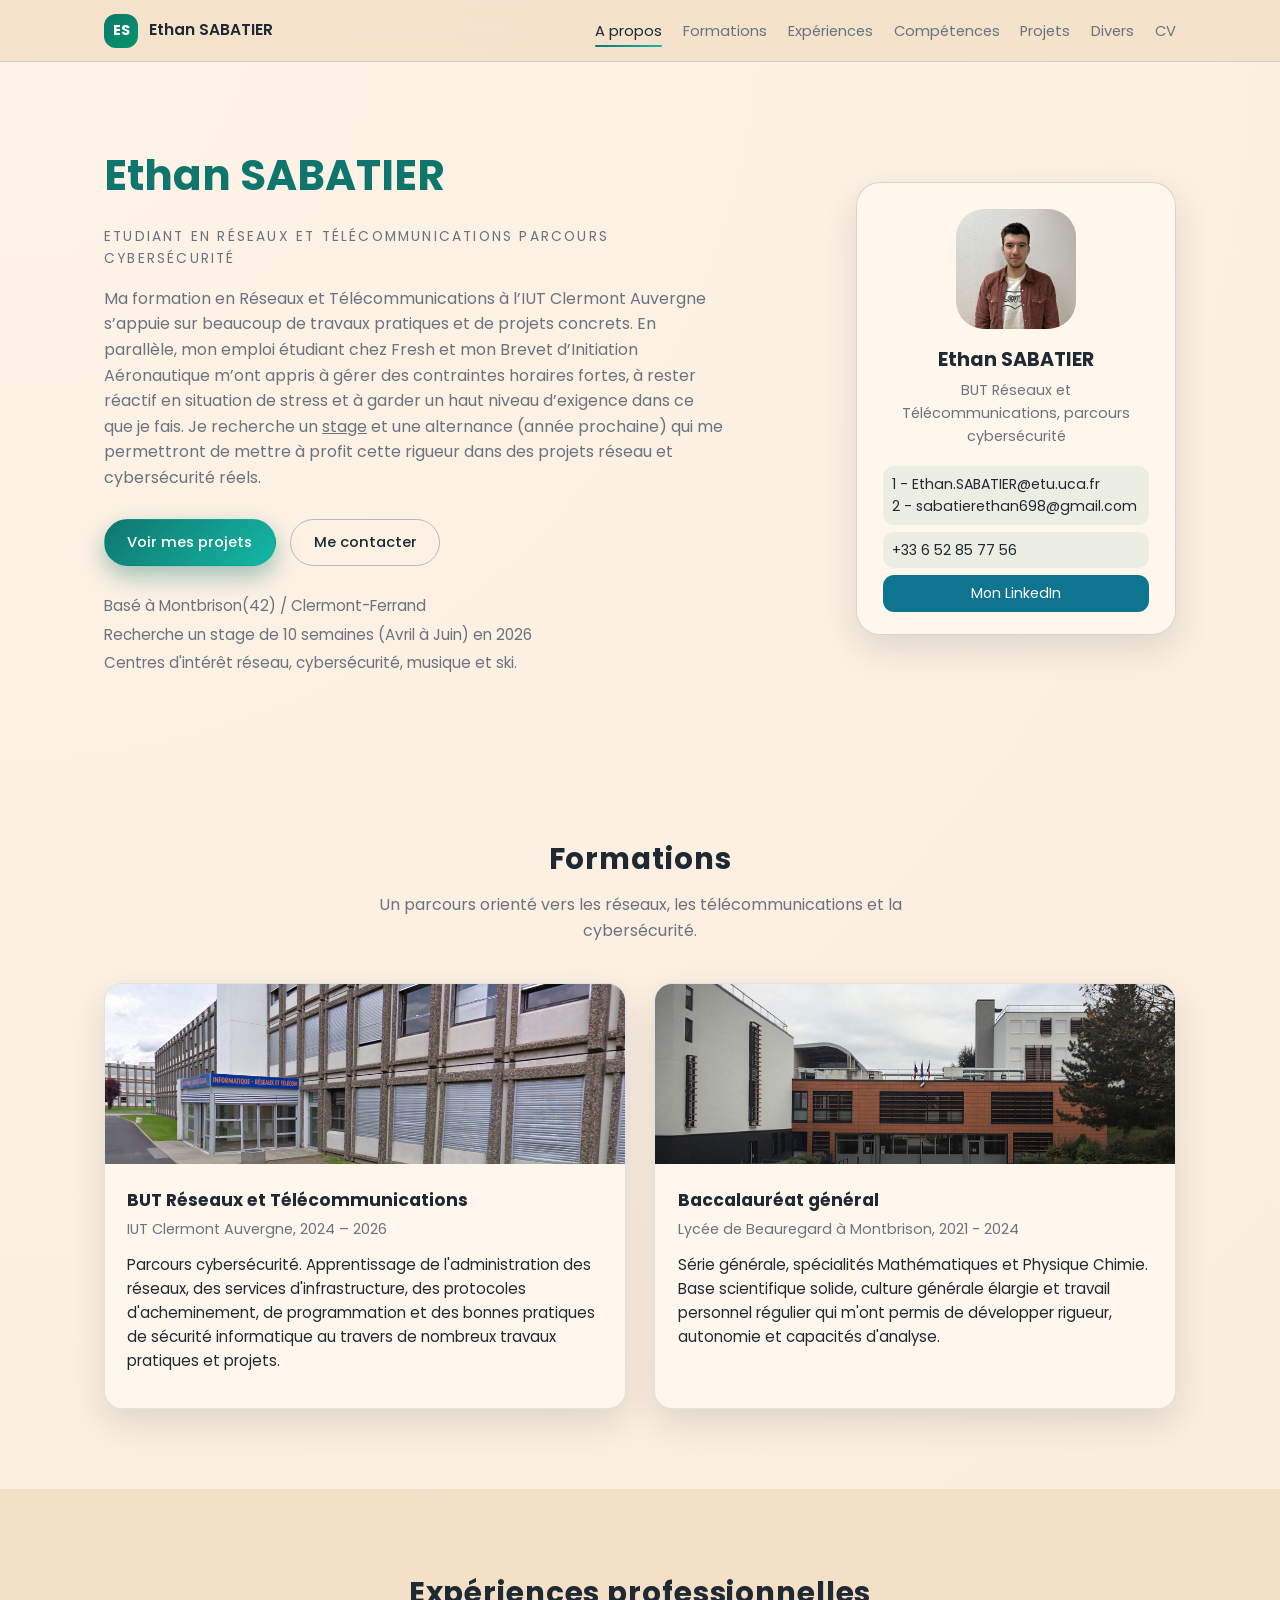
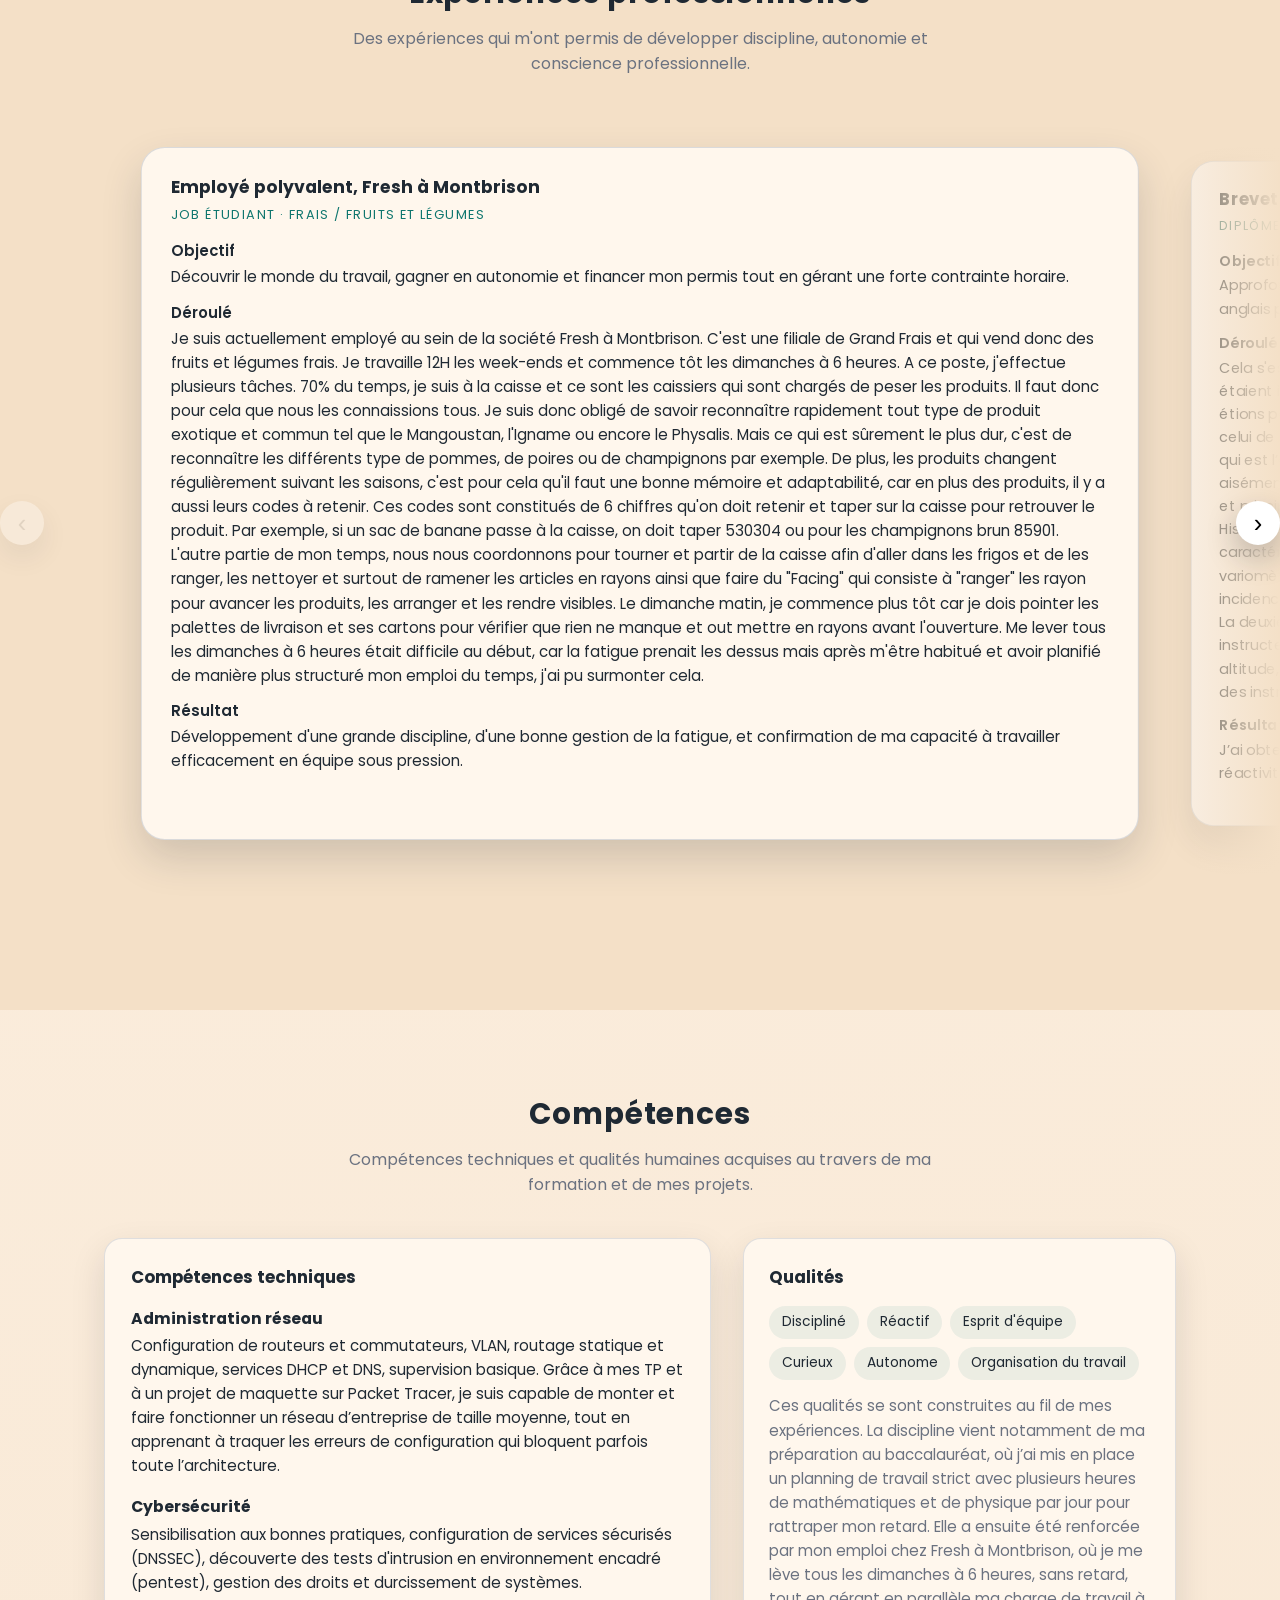
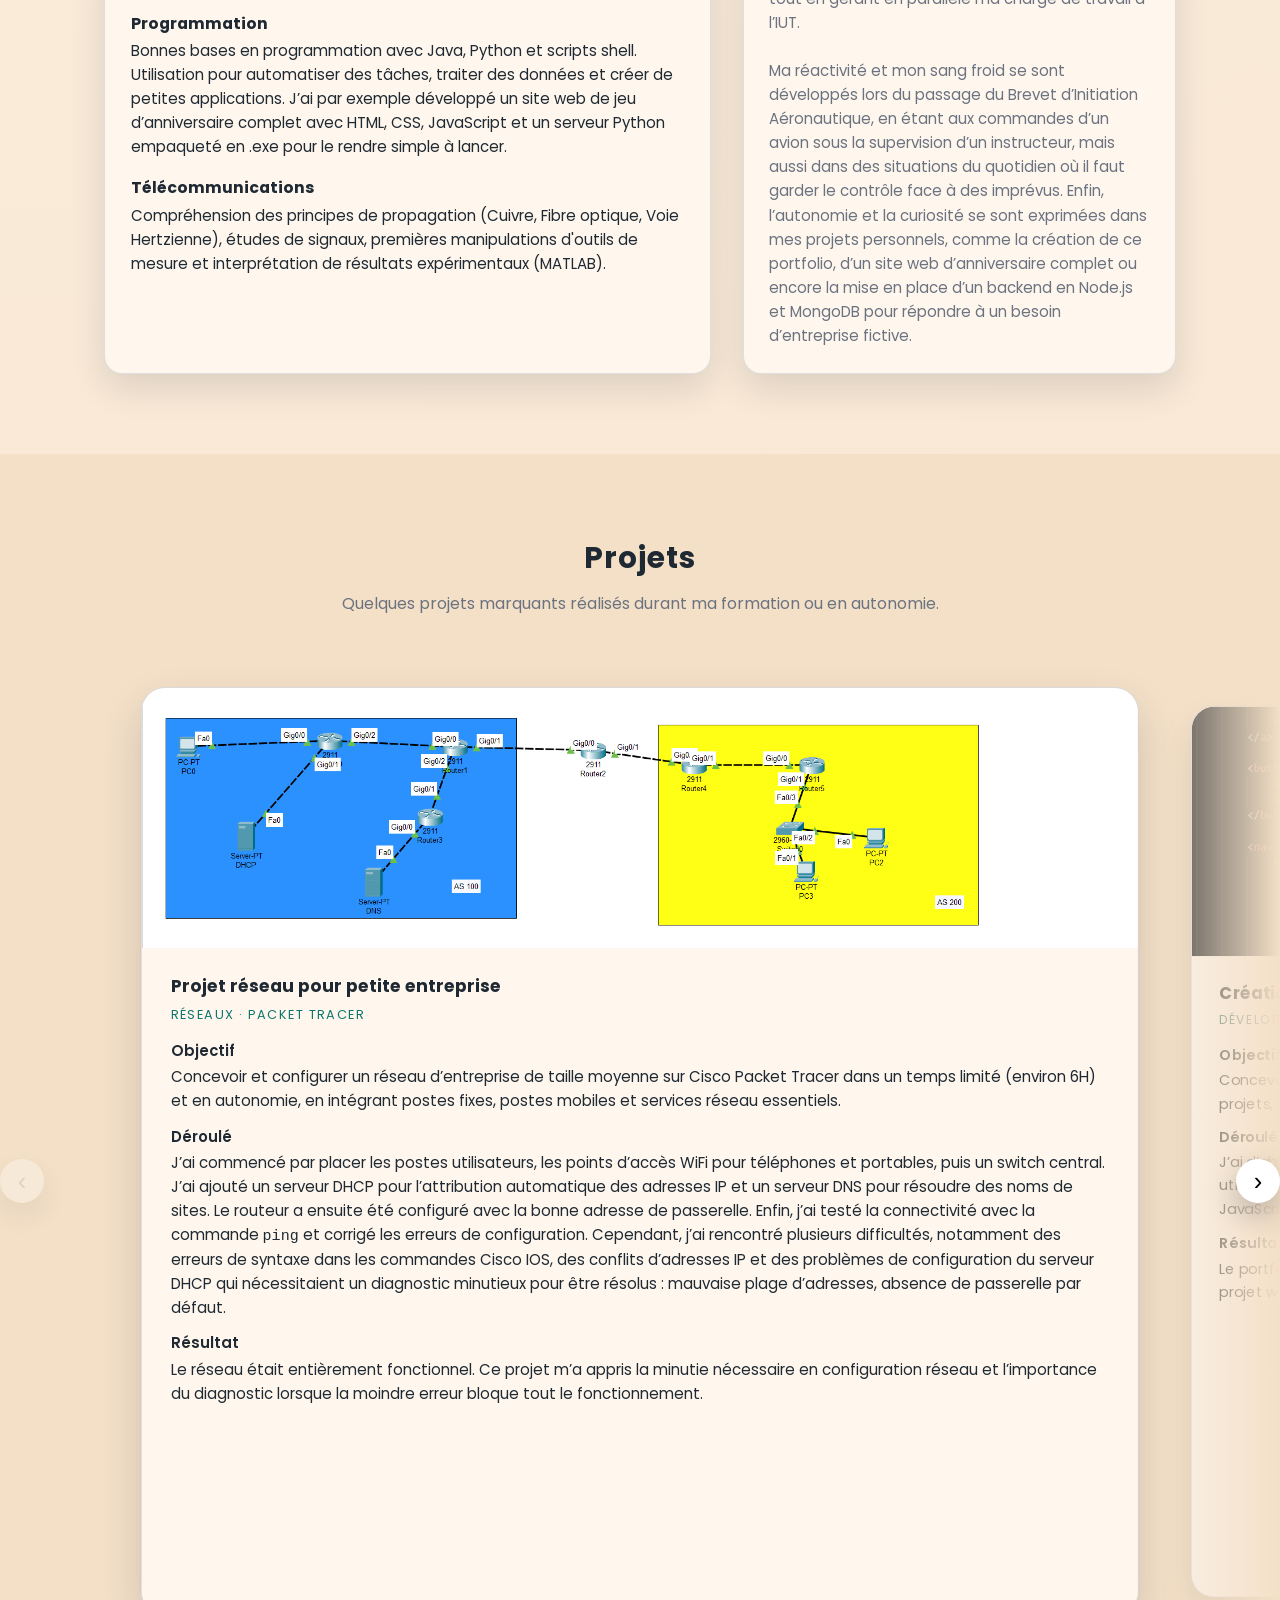
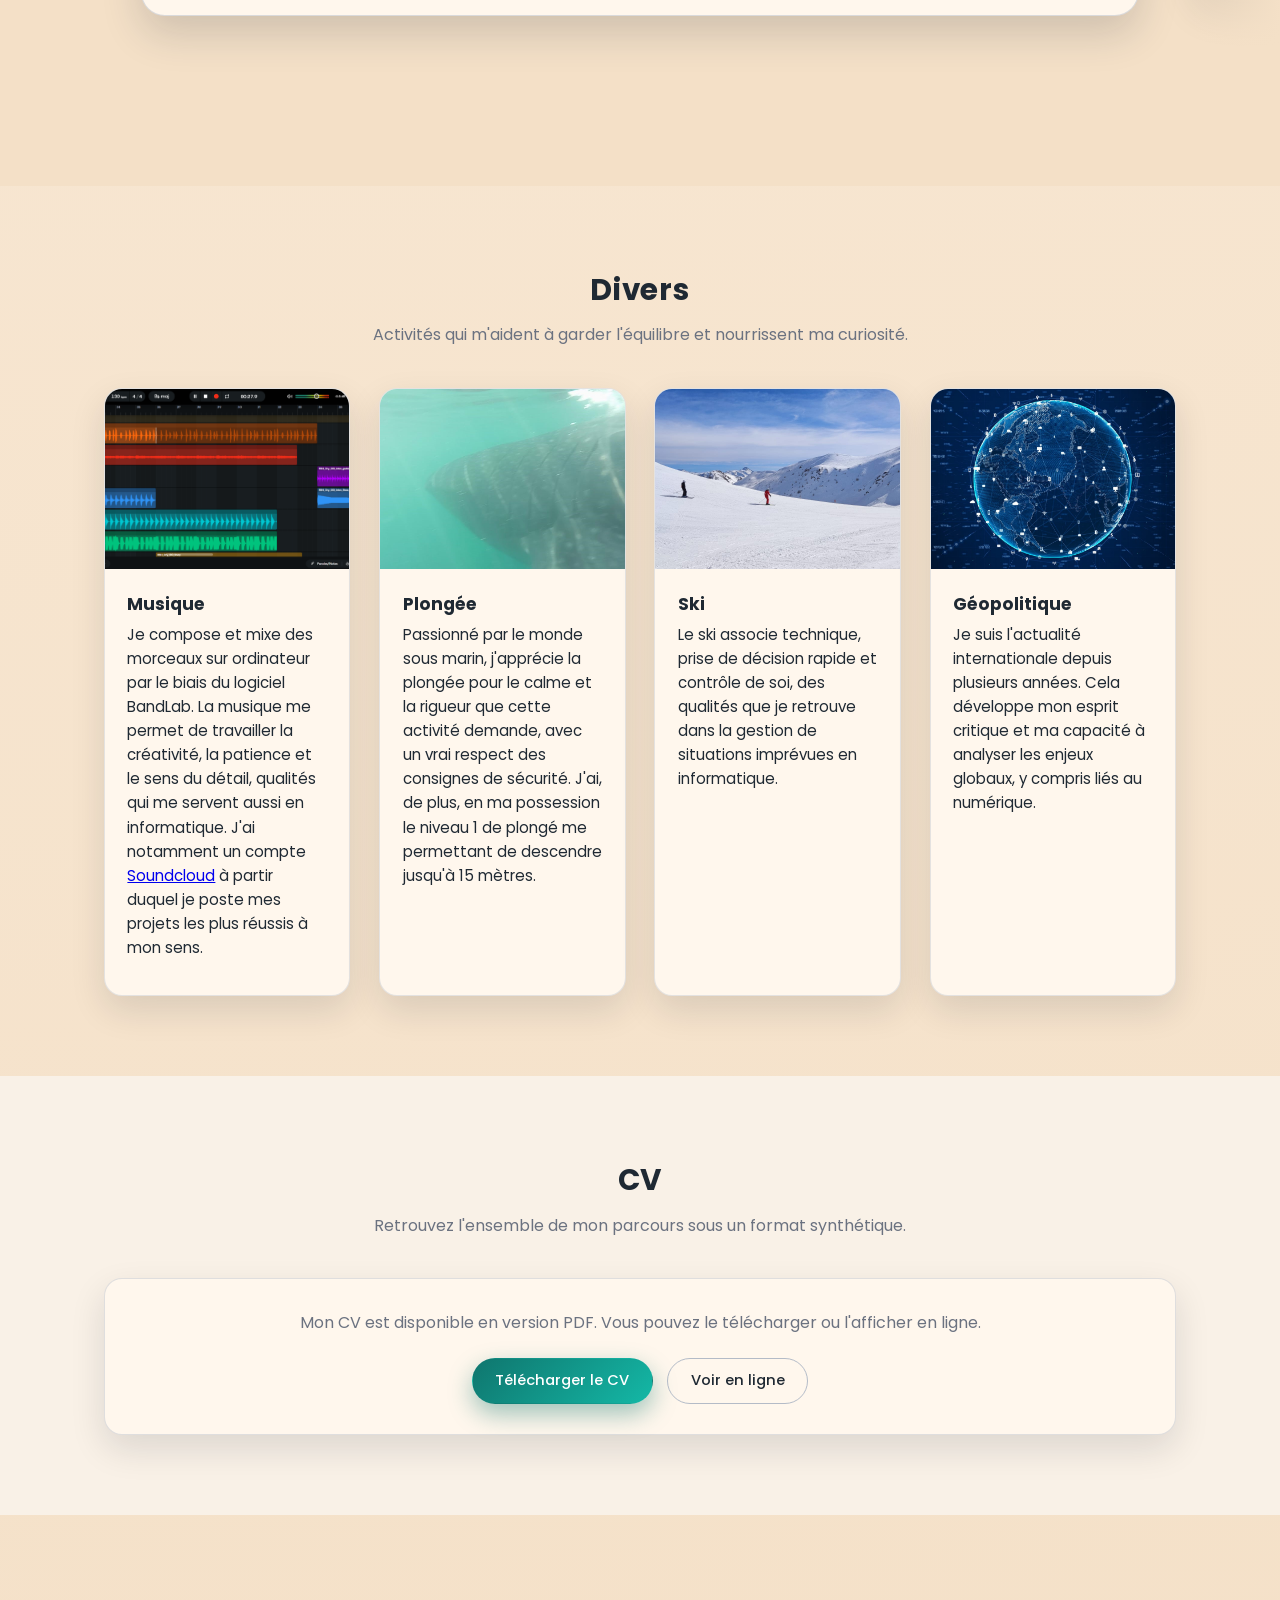
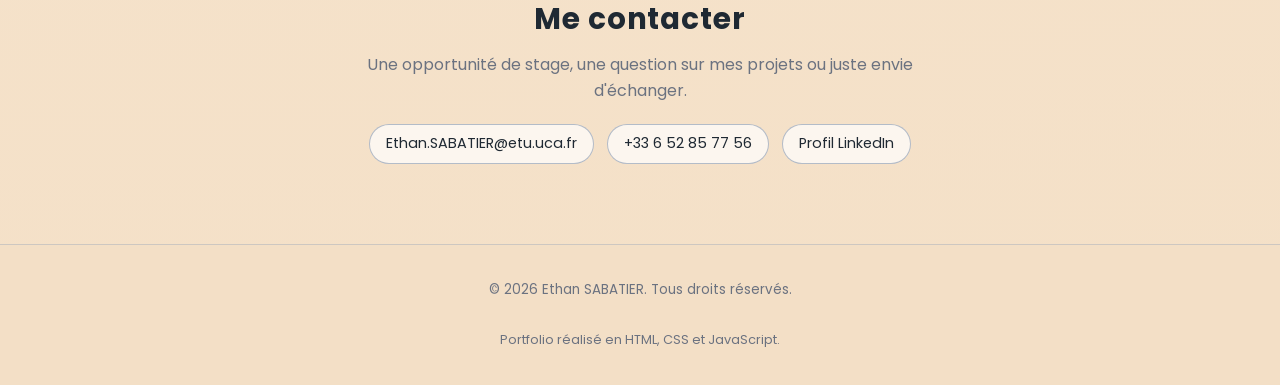
==== commit 6bb576ae: "change" ====
--- a/index.html
+++ b/index.html
@@ -46,7 +46,7 @@
 </header>
 
 <main>
-    <!-- A PROPOS -->
+    
     <section id="a-propos" class="section section--hero">
         <div class="container hero">
             <div class="hero__text">
@@ -70,7 +70,7 @@
 
             <aside class="hero__card">
                 <div class="hero__avatar-wrapper">
-                    <!-- Remplace la source par ta vraie photo -->
+                    
                     <img src="images/Snapchat-942251904.jpg" alt="Photo de Ethan SABATIER" class="hero__avatar">
                 </div>
                 <h2 class="hero__name">Ethan SABATIER</h2>
@@ -92,7 +92,7 @@
         </div>
     </section>
 
-    <!-- FORMATIONS -->
+    
     <section id="formations" class="section">
         <div class="container">
             <header class="section__header">
@@ -105,7 +105,7 @@
             <div class="grid grid--two">
                 <article class="card card--education">
                     <div class="card__image-wrapper">
-                        <!-- Remplace les images par les logos de tes établissements -->
+                        
                         <img src="images/iut.png" alt="IUT Clermont Auvergne" class="card__image">
                     </div>
                     <div class="card__body">
@@ -137,7 +137,7 @@
         </div>
     </section>
 
-    <!-- EXPERIENCES -->
+    
     <section id="experiences" class="section section--slider-dark">
     <div class="container">
         <header class="section__header">
@@ -156,7 +156,7 @@
 
             <div class="projects__viewport">
                 <div class="projects__track">
-                    <!-- EXPÉRIENCE 1 -->
+                    
                     <article class="card projects__card">
                         <div class="card__body">
                             <h3 class="card__title">Employé polyvalent, Fresh à Montbrison</h3>
@@ -211,7 +211,7 @@
                     </article>
 
 
-                    <!-- Tu peux ajouter une deuxième expérience ici si tu en as une autre -->
+                    
                 </div>
             </div>
 
@@ -225,7 +225,7 @@
 </section>
 
 
-    <!-- COMPETENCES -->
+    
     <section id="competences" class="section">
         <div class="container">
             <header class="section__header">
@@ -267,8 +267,8 @@
                         <li class="skills__item">
                             <h4>Télécommunications</h4>
                             <p>
-                                Compréhension des principes de propagation, études de signaux, premières manipulations
-                                d'outils de mesure et interprétation de résultats expérimentaux.
+                                Compréhension des principes de propagation (Cuivre, Fibre optique, Voie Hertzienne), études de signaux, premières manipulations
+                                d'outils de mesure et interprétation de résultats expérimentaux (MATLAB).
                             </p>
                             <!-- <a href="#projets" class="skills__link">Voir le projet expérimental antennes</a> -->
                         </li>
@@ -305,7 +305,7 @@
         </div>
     </section>
 
-    <!-- PROJETS -->
+    
     <section id="projets" class="section section--slider-dark">
     <div class="container">
         <header class="section__header">
@@ -324,7 +324,7 @@
 
             <div class="projects__viewport">
                 <div class="projects__track">
-                    <!-- CARTE PROJET 1 -->
+                    
                     <article class="card projects__card">
                         <div class="card__image-wrapper">
                             <img src="images/pkt.png"
@@ -338,7 +338,7 @@
                             <h4 class="card__subtitle">Objectif</h4>
                             <p class="card__text">
                                 Concevoir et configurer un réseau d’entreprise de taille moyenne sur Cisco
-                                Packet Tracer dans un temps limité, en intégrant postes fixes, postes mobiles
+                                Packet Tracer dans un temps limité (environ 6H) et en autonomie, en intégrant postes fixes, postes mobiles
                                 et services réseau essentiels.
                             </p>
 
@@ -350,6 +350,11 @@
                                 résoudre des noms de sites. Le routeur a ensuite été configuré avec la
                                 bonne adresse de passerelle. Enfin, j’ai testé la connectivité avec la
                                 commande <code>ping</code> et corrigé les erreurs de configuration.
+                                Cependant, j’ai rencontré plusieurs difficultés, notamment des erreurs de
+                                syntaxe dans les commandes Cisco IOS, des conflits d’adresses IP et des
+                                problèmes de configuration du serveur DHCP qui nécessitaient un diagnostic
+                                minutieux pour être résolus : mauvaise plage d’adresses, absence de
+                                passerelle par défaut.
                             </p>
 
                             <h4 class="card__subtitle">Résultat</h4>
@@ -359,12 +364,12 @@
                                 la moindre erreur bloque tout le fonctionnement.
                             </p>
 
-                            <!-- Tu pourras mettre un vrai lien plus tard -->
+                            
                             <!--<a href="#" class="card__link">Voir le compte rendu du projet</a>-->
                         </div>
                     </article>
 
-                    <!-- PROJET 2 : Portfolio -->
+                    
                     <article class="card projects__card">
                         <div class="card__image-wrapper">
                             <img src="images/html.png"
@@ -401,7 +406,7 @@
                         </div>
                     </article>
 
-                    <!-- PROJET 3 : Télécommunications -->
+                    
                     <article class="card projects__card">
                         <div class="card__image-wrapper">
                             <img src="images/mat.png"
@@ -440,7 +445,7 @@
                         </div>
                     </article>
 
-                    <!-- PROJET 4 : Simulation besoin d'entreprise -->
+                    
                     <article class="card projects__card">
                         <div class="card__image-wrapper">
                             <img src="images/js.png"
@@ -476,7 +481,7 @@
                            <!--<a href="#" class="card__link">Voir la documentation technique</a>--> 
                         </div>
                     </article>
-                    <!-- PROJET 5 : Android Studio -->
+                    
                     <article class="card projects__card">
                         <div class="card__image-wrapper">
                             <img src="images/android.png"
@@ -504,7 +509,7 @@
                                 Le projet aboutit à une application totalement fonctionnelle permettant de sécuriser des documents sensibles sur un smartphone Android. L’utilisateur peut créer un mot de passe maître, se connecter via biométrie, ajouter ou supprimer des fichiers stockés localement et profiter d’une interface claire. Le système de hachage garantit une protection robuste du mot de passe et la base SQLite assure une gestion fiable et persistante des données. Ce projet m’a permis d’acquérir des compétences concrètes en développement Android, en sécurité applicative et en conception de fonctionnalités critiques, tout en renforçant ma capacité à résoudre des problèmes techniques réels.
                             </p>
 
-                            <!-- Tu pourras mettre un vrai lien plus tard -->
+                            
                         
                             <!--<a href="#" class="card__link">Voir le compte rendu du projet</a>-->
                         </div>
@@ -522,7 +527,7 @@
 </section>
 
 
-    <!-- DIVERS -->
+    
     <section id="divers" class="section">
         <div class="container">
             <header class="section__header">
@@ -590,7 +595,7 @@
         </div>
     </section>
 
-    <!-- CV -->
+    
     <section id="cv" class="section section--alt">
         <div class="container">
             <header class="section__header">
@@ -605,7 +610,7 @@
                     Mon CV est disponible en version PDF. Vous pouvez le télécharger ou l'afficher en ligne.
                 </p>
                 <div class="cv__actions">
-                    <!-- Remplace les liens href par ton vrai fichier -->
+                    
                     <a href="images/CV_Ethan_SABATIER.pdf" class="btn btn--primary" target="_blank" rel="noreferrer" download="CV_Ethan_SABATIER.pdf">
                         Télécharger le CV
                     </a>
@@ -617,7 +622,7 @@
         </div>
     </section>
 
-    <!-- CONTACT (ancre utilisée par le bouton de la section A propos) -->
+    
     <section id="contact" class="section section--small">
         <div class="container contact">
             <h2 class="section__title">Me contacter</h2>
@@ -659,3 +664,4 @@
 
 
 
+
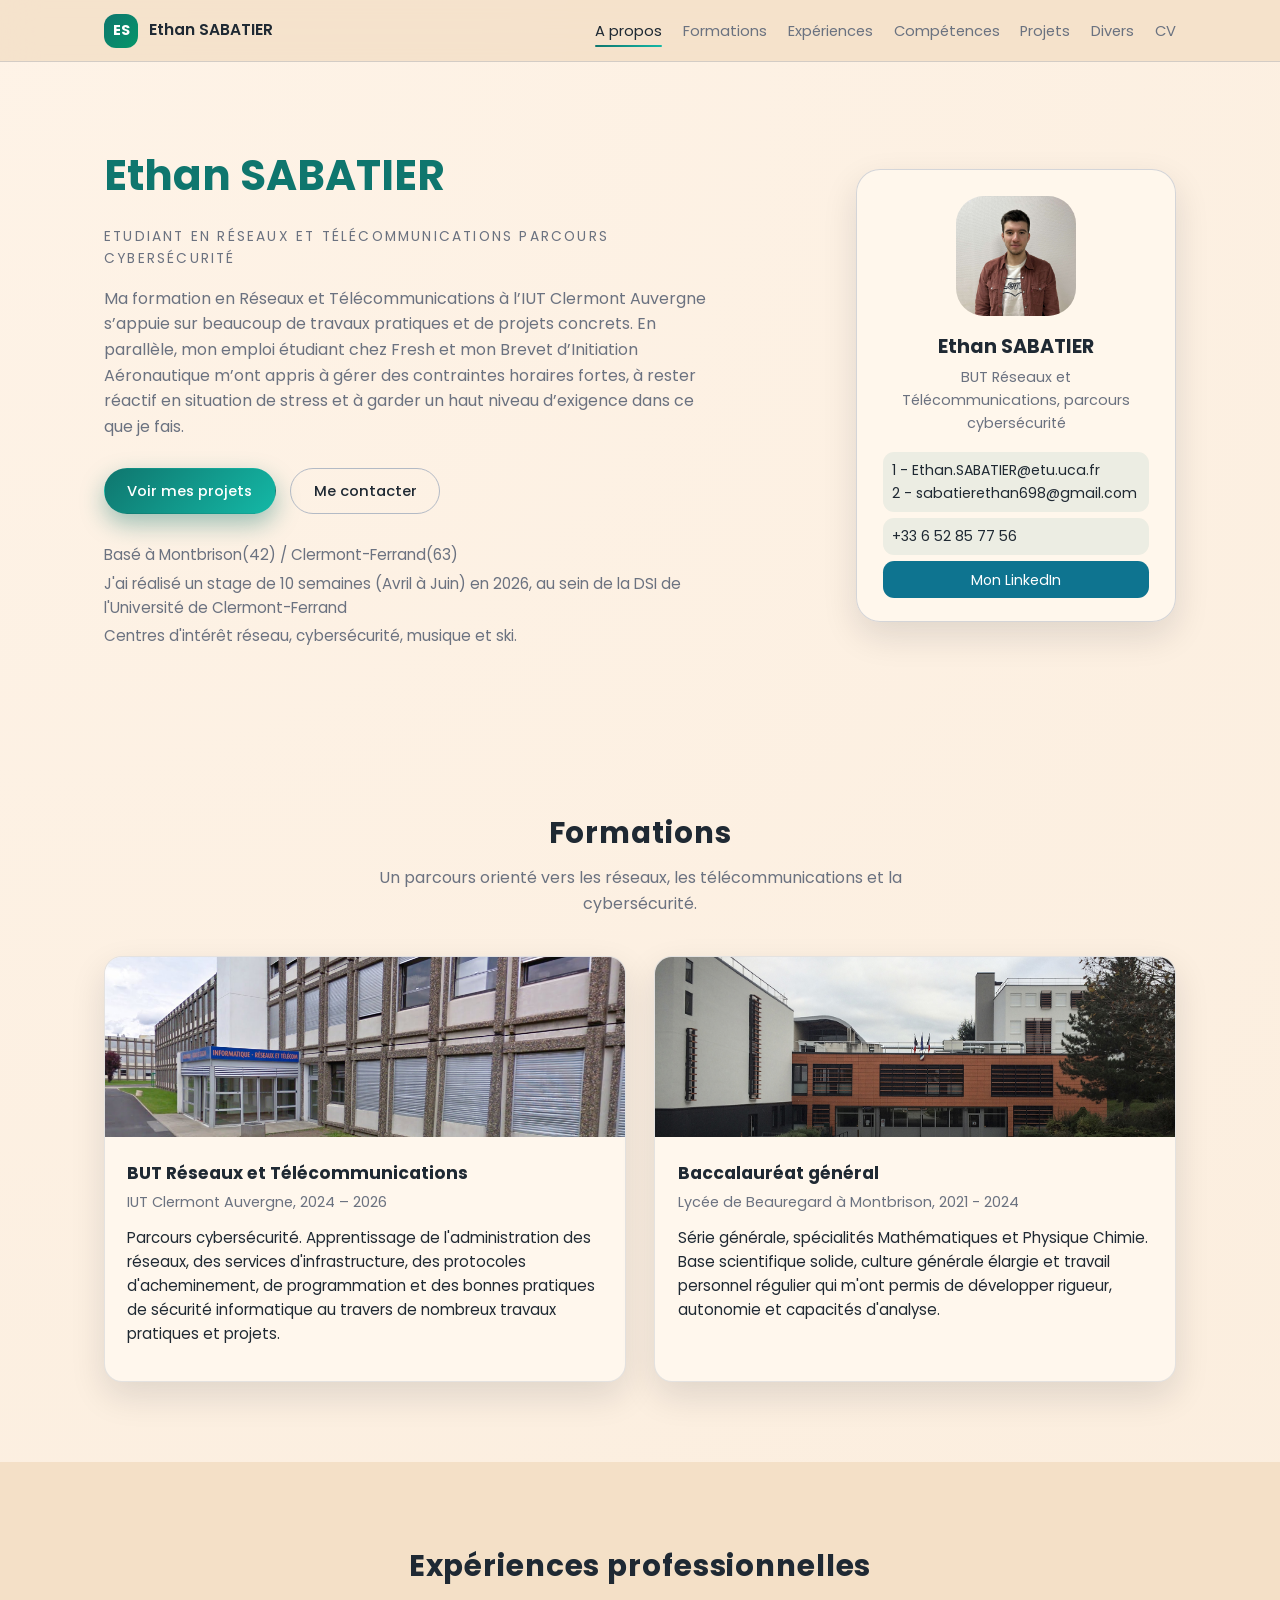
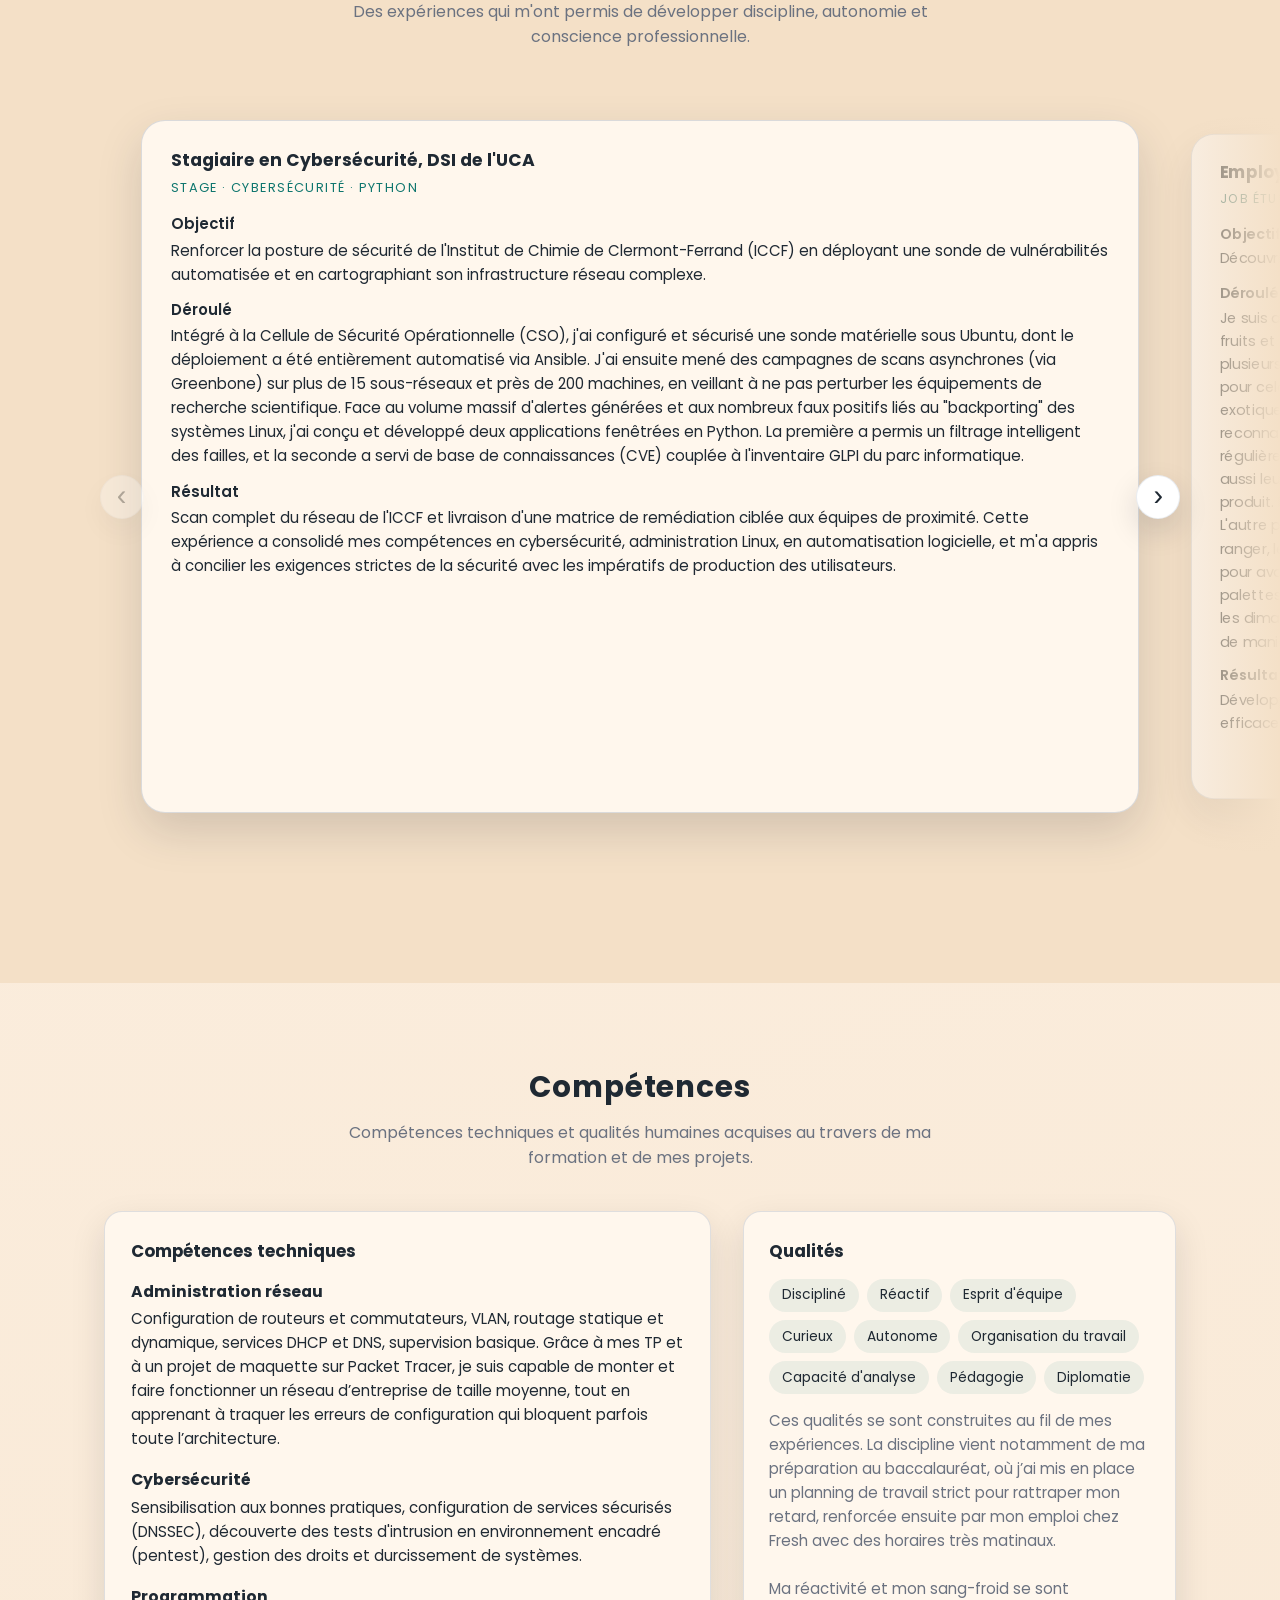
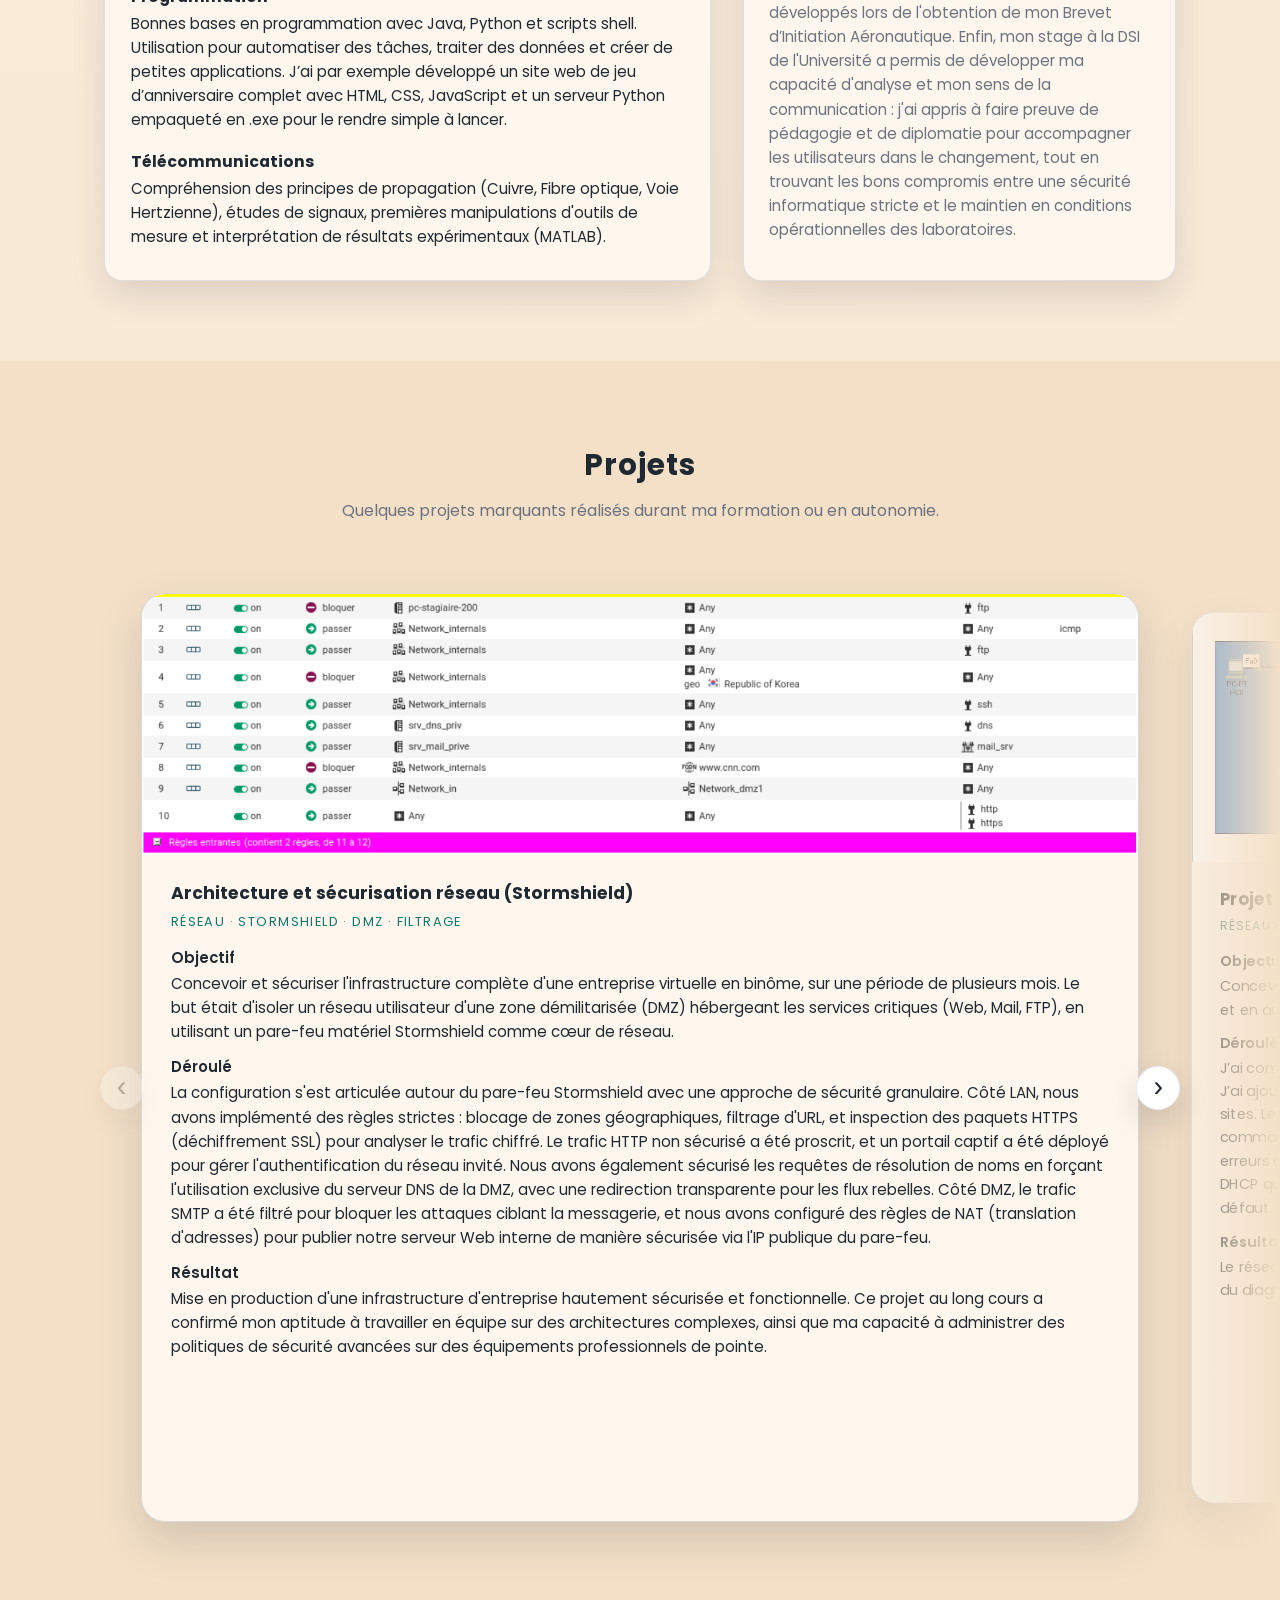
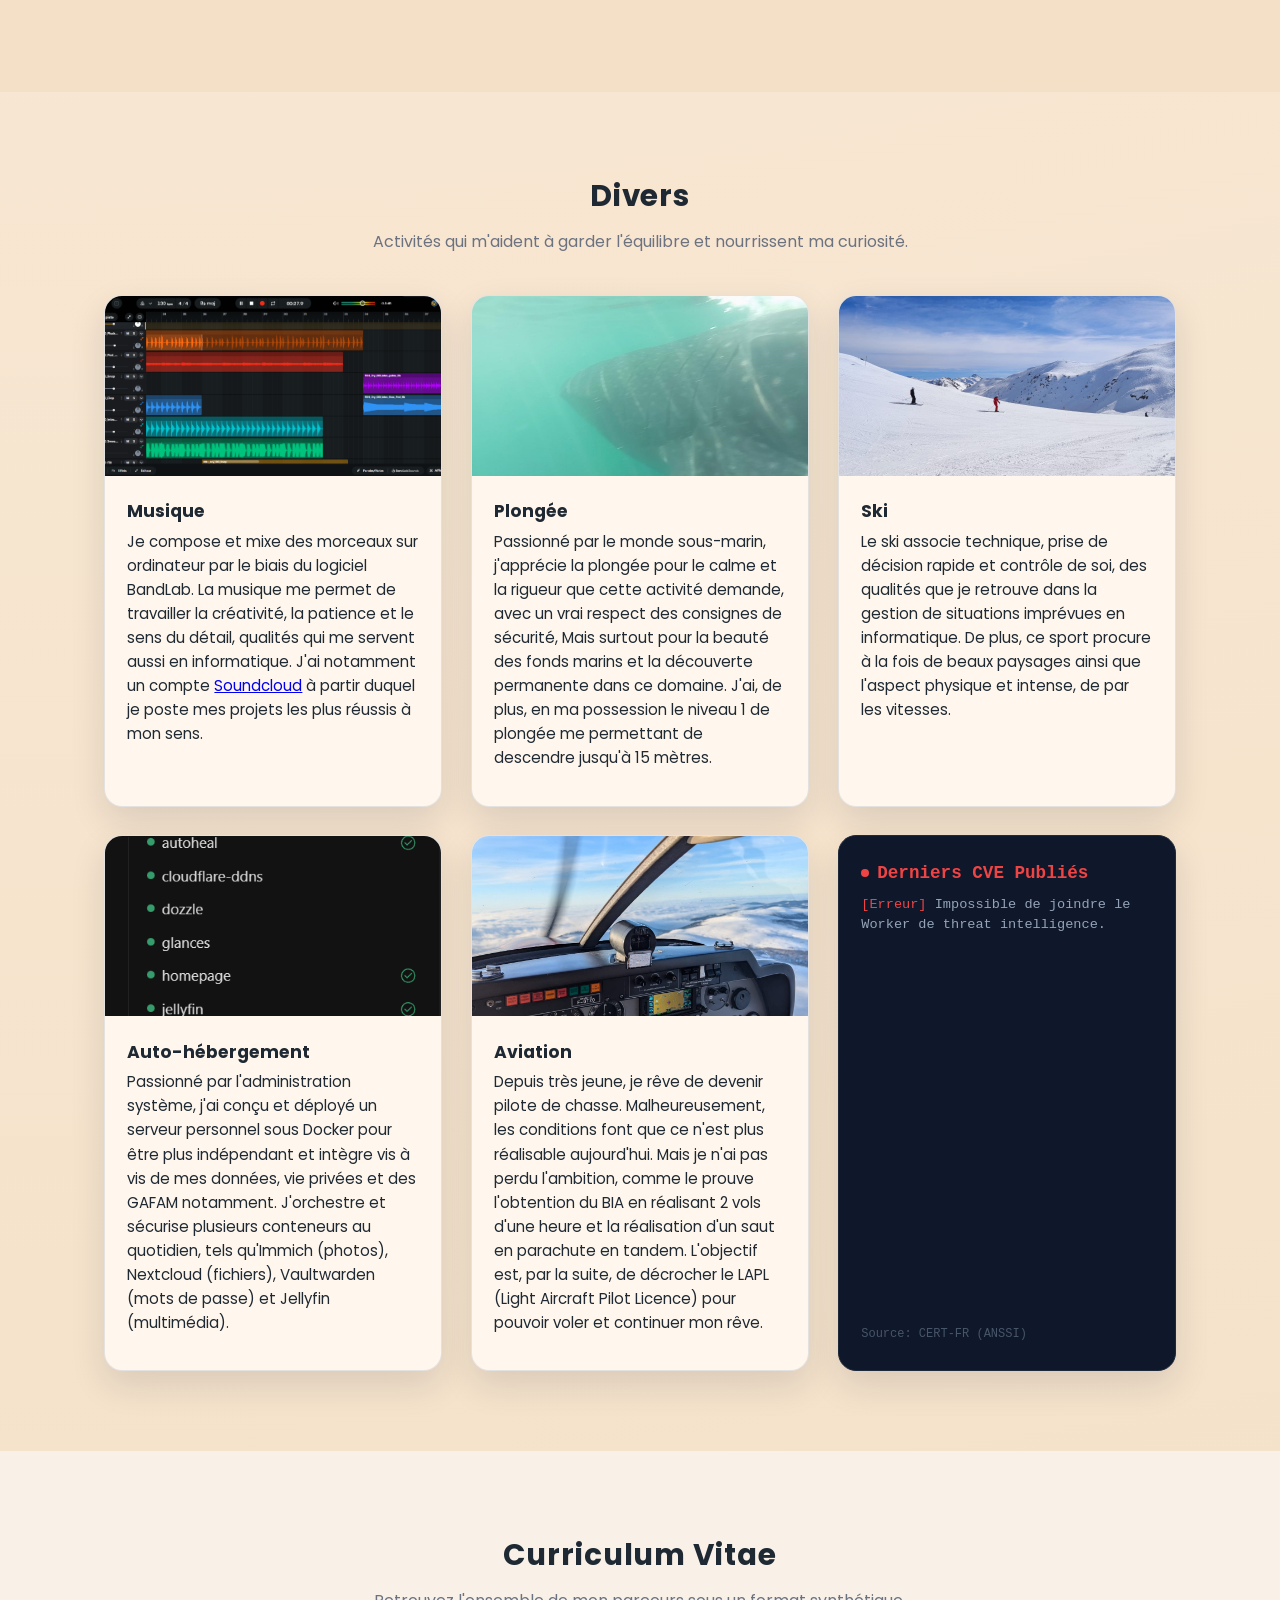
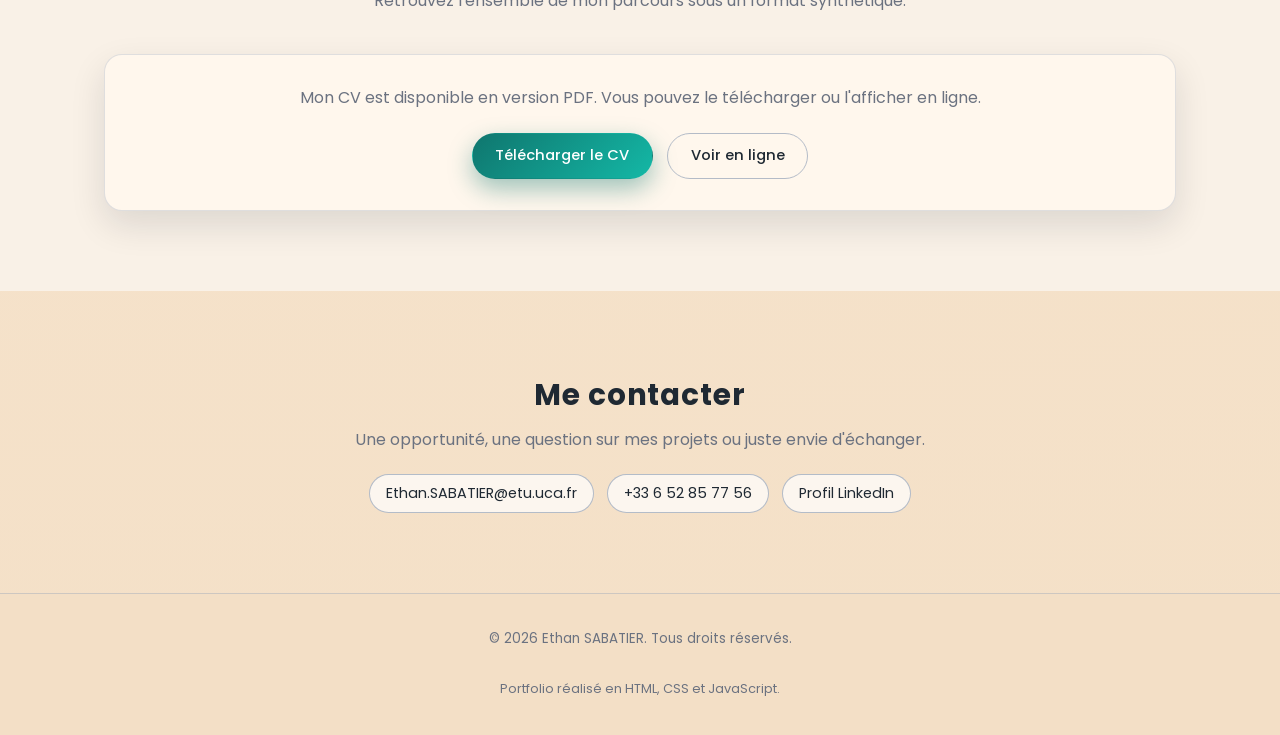
==== commit 137d8aaf: "Add files via upload" ====
--- a/index.html
+++ b/index.html
@@ -1,22 +1,26 @@
 <!DOCTYPE html>
 <html lang="fr">
 <head>
+    <meta charset="UTF-8">
+    <meta name="viewport" content="width=device-width, initial-scale=1">
+    
+    <title>Portfolio Ethan SABATIER</title>
+    <meta name="description" content="Portfolio d'Ethan SABATIER, étudiant en Réseaux et Télécommunications, parcours cybersécurité.">
+    
+    <link rel="icon" type="image/png" href="images/portfolio.png"
+    <link rel="preconnect" href="https://fonts.googleapis.com">
+    <link rel="preconnect" href="https://fonts.gstatic.com" crossorigin>
+    <link href="https://fonts.googleapis.com/css2?family=Poppins:wght@300;400;500;600;700&display=swap" rel="stylesheet">
+    
+    <link rel="stylesheet" href="style.css">
+    
     <script async src="https://www.googletagmanager.com/gtag/js?id=G-Q85MC2BFF8"></script>
     <script>
       window.dataLayer = window.dataLayer || [];
       function gtag(){dataLayer.push(arguments);}
       gtag('js', new Date());
-    
       gtag('config', 'G-Q85MC2BFF8');
     </script>
-    <meta charset="UTF-8">
-    <title>Portfolio Ethan SABATIER</title>
-    <meta name="viewport" content="width=device-width, initial-scale=1">
-    <meta name="description" content="Portfolio d'Ethan SABATIER, étudiant en Réseaux et Télécommunications, parcours cybersécurité.">
-    <link rel="stylesheet" href="style.css">
-    <link rel="preconnect" href="https://fonts.googleapis.com">
-    <link rel="preconnect" href="https://fonts.gstatic.com" crossorigin>
-    <link href="https://fonts.googleapis.com/css2?family=Poppins:wght@300;400;500;600;700&display=swap" rel="stylesheet">
 </head>
 <body>
 <header class="header">
@@ -54,16 +58,15 @@
                 <p class="hero__eyebrow">Etudiant en Réseaux et Télécommunications parcours Cybersécurité</p>
                 <p class="hero__subtitle">
                     Ma formation en Réseaux et Télécommunications à l’IUT Clermont Auvergne s’appuie sur beaucoup de travaux pratiques et de projets concrets.
-                    En parallèle, mon emploi étudiant chez Fresh et mon Brevet d’Initiation Aéronautique m’ont appris à gérer des contraintes horaires fortes, à rester réactif en situation de stress et à garder un haut niveau d’exigence dans ce que je fais.
-                    Je recherche un <u>stage</u> et une alternance (année prochaine) qui me permettront de mettre à profit cette rigueur dans des projets réseau et cybersécurité réels. 
+                    En parallèle, mon emploi étudiant chez Fresh et mon Brevet d’Initiation Aéronautique m’ont appris à gérer des contraintes horaires fortes, à rester réactif en situation de stress et à garder un haut niveau d’exigence dans ce que je fais. 
                 </p>
                 <div class="hero__actions">
                     <a href="#projets" class="btn btn--primary">Voir mes projets</a>
                     <a href="#contact" class="btn btn--ghost">Me contacter</a>
                 </div>
                 <ul class="hero__infos">
-                    <li>Basé à Montbrison(42) / Clermont-Ferrand</li>
-                    <li>Recherche un stage de 10 semaines (Avril à Juin) en 2026</li>
+                    <li>Basé à Montbrison(42) / Clermont-Ferrand(63)</li>
+                    <li>J'ai réalisé un stage de 10 semaines (Avril à Juin) en 2026, au sein de la DSI de l'Université de Clermont-Ferrand</li>
                     <li>Centres d'intérêt réseau, cybersécurité, musique et ski.</li>
                 </ul>
             </div>
@@ -150,12 +153,32 @@
         <div class="projects">
             <div class="projects__fade projects__fade--left"></div>
 
-            <button class="projects__arrow projects__arrow--prev" aria-label="Expérience précédente">
-                ‹
-            </button>
-
             <div class="projects__viewport">
+                    <button class="projects__arrow projects__arrow--prev" aria-label="Expérience précédente">‹</button>
+                    <button class="projects__arrow projects__arrow--next" aria-label="Expérience suivante">›</button>
                 <div class="projects__track">
+
+                    <article class="card projects__card">
+                        <div class="card__body">
+                            <h3 class="card__title">Stagiaire en Cybersécurité, DSI de l'UCA</h3>
+                            <p class="card__tag">STAGE · CYBERSÉCURITÉ · PYTHON</p>
+
+                            <h4 class="card__subtitle">Objectif</h4>
+                            <p class="card__text">
+                                Renforcer la posture de sécurité de l'Institut de Chimie de Clermont-Ferrand (ICCF) en déployant une sonde de vulnérabilités automatisée et en cartographiant son infrastructure réseau complexe.
+                            </p>
+
+                            <h4 class="card__subtitle">Déroulé</h4>
+                            <p class="card__text">
+                                Intégré à la Cellule de Sécurité Opérationnelle (CSO), j'ai configuré et sécurisé une sonde matérielle sous Ubuntu, dont le déploiement a été entièrement automatisé via Ansible. J'ai ensuite mené des campagnes de scans asynchrones (via Greenbone) sur plus de 15 sous-réseaux et près de 200 machines, en veillant à ne pas perturber les équipements de recherche scientifique. Face au volume massif d'alertes générées et aux nombreux faux positifs liés au "backporting" des systèmes Linux, j'ai conçu et développé deux applications fenêtrées en Python. La première a permis un filtrage intelligent des failles, et la seconde a servi de base de connaissances (CVE) couplée à l'inventaire GLPI du parc informatique.
+                            </p>
+
+                            <h4 class="card__subtitle">Résultat</h4>
+                            <p class="card__text">
+                                Scan complet du réseau de l'ICCF et livraison d'une matrice de remédiation ciblée aux équipes de proximité. Cette expérience a consolidé mes compétences en cybersécurité, administration Linux, en automatisation logicielle, et m'a appris à concilier les exigences strictes de la sécurité avec les impératifs de production des utilisateurs.
+                            </p>
+                        </div>
+                    </article>
                     
                     <article class="card projects__card">
                         <div class="card__body">
@@ -210,14 +233,10 @@
                         </div>
                     </article>
 
-
-                    
                 </div>
             </div>
 
-            <button class="projects__arrow projects__arrow--next" aria-label="Expérience suivante">
-                ›
-            </button>
+            
 
             <div class="projects__fade projects__fade--right"></div>
         </div>
@@ -284,22 +303,15 @@
                         <li>Curieux</li>
                         <li>Autonome</li>
                         <li>Organisation du travail</li>
+                        <li>Capacité d'analyse</li>
+                        <li>Pédagogie</li>
+                        <li>Diplomatie</li>
                     </ul>
                     <p class="skills__text">
-                        Ces qualités se sont construites au fil de mes expériences. La discipline vient notamment de ma
-                        préparation au baccalauréat, où j’ai mis en place un planning de travail strict avec plusieurs
-                        heures de mathématiques et de physique par jour pour rattraper mon retard. Elle a ensuite été
-                        renforcée par mon emploi chez Fresh à Montbrison, où je me lève tous les dimanches à 6 heures,
-                        sans retard, tout en gérant en parallèle ma charge de travail à l’IUT.
+                        Ces qualités se sont construites au fil de mes expériences. La discipline vient notamment de ma préparation au baccalauréat, où j’ai mis en place un planning de travail strict pour rattraper mon retard, renforcée ensuite par mon emploi chez Fresh avec des horaires très matinaux.
                         <br><br>
-                        Ma réactivité et mon sang froid se sont développés lors du passage du Brevet d’Initiation
-                        Aéronautique, en étant aux commandes d’un avion sous la supervision d’un instructeur, mais aussi
-                        dans des situations du quotidien où il faut garder le contrôle face à des imprévus. Enfin,
-                        l’autonomie et la curiosité se sont exprimées dans mes projets personnels, comme la création de
-                        ce portfolio, d’un site web d’anniversaire complet ou encore la mise en place d’un backend en
-                        Node.js et MongoDB pour répondre à un besoin d’entreprise fictive.
+                        Ma réactivité et mon sang-froid se sont développés lors de l'obtention de mon Brevet d’Initiation Aéronautique. Enfin, mon stage à la DSI de l'Université a permis de développer ma capacité d'analyse et mon sens de la communication : j'ai appris à faire preuve de pédagogie et de diplomatie pour accompagner les utilisateurs dans le changement, tout en trouvant les bons compromis entre une sécurité informatique stricte et le maintien en conditions opérationnelles des laboratoires.
                     </p>
-
                 </article>
             </div>
         </div>
@@ -318,12 +330,41 @@
         <div class="projects">
             <div class="projects__fade projects__fade--left"></div>
 
-            <button class="projects__arrow projects__arrow--prev" aria-label="Projet précédent">
-                ‹
-            </button>
-
             <div class="projects__viewport">
+                <button class="projects__arrow projects__arrow--prev" aria-label="Projet précédent">
+                    ‹
+                </button>
+                <button class="projects__arrow projects__arrow--next" aria-label="Projet suivant">
+                    ›
+                </button>
                 <div class="projects__track">
+
+                    <article class="card projects__card">
+                        <div class="card__image-wrapper">
+                            <img src="images/firewall.png"
+                                alt="Interface de configuration d'un pare-feu Stormshield"
+                                class="card__image">
+                        </div>
+                        <div class="card__body">
+                            <h3 class="card__title">Architecture et sécurisation réseau (Stormshield)</h3>
+                            <p class="card__tag">RÉSEAU · STORMSHIELD · DMZ · FILTRAGE</p>
+
+                            <h4 class="card__subtitle">Objectif</h4>
+                            <p class="card__text">
+                                Concevoir et sécuriser l'infrastructure complète d'une entreprise virtuelle en binôme, sur une période de plusieurs mois. Le but était d'isoler un réseau utilisateur d'une zone démilitarisée (DMZ) hébergeant les services critiques (Web, Mail, FTP), en utilisant un pare-feu matériel Stormshield comme cœur de réseau.
+                            </p>
+
+                            <h4 class="card__subtitle">Déroulé</h4>
+                            <p class="card__text">
+                                La configuration s'est articulée autour du pare-feu Stormshield avec une approche de sécurité granulaire. Côté LAN, nous avons implémenté des règles strictes : blocage de zones géographiques, filtrage d'URL, et inspection des paquets HTTPS (déchiffrement SSL) pour analyser le trafic chiffré. Le trafic HTTP non sécurisé a été proscrit, et un portail captif a été déployé pour gérer l'authentification du réseau invité. Nous avons également sécurisé les requêtes de résolution de noms en forçant l'utilisation exclusive du serveur DNS de la DMZ, avec une redirection transparente pour les flux rebelles. Côté DMZ, le trafic SMTP a été filtré pour bloquer les attaques ciblant la messagerie, et nous avons configuré des règles de NAT (translation d'adresses) pour publier notre serveur Web interne de manière sécurisée via l'IP publique du pare-feu.
+                            </p>
+
+                            <h4 class="card__subtitle">Résultat</h4>
+                            <p class="card__text">
+                                Mise en production d'une infrastructure d'entreprise hautement sécurisée et fonctionnelle. Ce projet au long cours a confirmé mon aptitude à travailler en équipe sur des architectures complexes, ainsi que ma capacité à administrer des politiques de sécurité avancées sur des équipements professionnels de pointe.
+                            </p>
+                        </div>
+                    </article>
                     
                     <article class="card projects__card">
                         <div class="card__image-wrapper">
@@ -368,45 +409,34 @@
                             <!--<a href="#" class="card__link">Voir le compte rendu du projet</a>-->
                         </div>
                     </article>
-
                     
                     <article class="card projects__card">
                         <div class="card__image-wrapper">
-                            <img src="images/html.png"
-                                alt="Portfolio web en HTML, CSS et JavaScript"
+                            <img src="images/extrait_rapport_pentest.jpg"
+                                alt="Terminal Kali Linux et outils de pentest"
                                 class="card__image">
                         </div>
                         <div class="card__body">
-                            <h3 class="card__title">Création de mon portfolio web</h3>
-                            <p class="card__tag">DÉVELOPPEMENT WEB · HTML CSS JS</p>
-
-                            <h4 class="card__subtitle">Objectif</h4>
-                            <p class="card__text">
-                                Concevoir un portfolio complet, responsive et agréable à lire afin de
-                                présenter mon parcours, mes compétences et mes projets, en autonomie.
-                            </p>
-
-                            <h4 class="card__subtitle">Déroulé</h4>
-                            <p class="card__text">
-                                J’ai d’abord structuré les pages en HTML, puis travaillé la mise en forme
-                                en CSS. J’ai abandonné les unités en pixels pour utiliser des unités
-                                relatives comme <code>vh</code> et <code>vw</code>, afin d’adapter
-                                l’affichage aux différentes tailles d’écran. J’ai aussi intégré du
-                                JavaScript pour gérer la navigation entre sections et simuler des
-                                fenêtres modales plutôt que créer plusieurs fichiers HTML.
-                            </p>
-
-                            <h4 class="card__subtitle">Résultat</h4>
-                            <p class="card__text">
-                                Le portfolio a renforcé mes compétences en HTML, CSS et JavaScript et
-                                montre concrètement ma capacité à mener un projet web de bout en bout.
-                            </p>
-
-                            <!--<a href="#" class="card__link">Voir la version en ligne</a>-->
-                        </div>
-                    </article>
-
-                    
+                            <h3 class="card__title">Projet d'initiation au Pentest</h3>
+                            <p class="card__tag">CYBERSÉCURITÉ · KALI LINUX · METASPLOIT</p>
+
+                            <h4 class="card__subtitle">Objectif</h4>
+                            <p class="card__text">
+                                Mener un audit de sécurité pratique sur 5 machines virtuelles (Windows et Linux) de difficulté progressive, et documenter précisément les vecteurs d'attaque et les méthodes d'élévation de privilèges dans un rapport technique complet.
+                            </p>
+
+                            <h4 class="card__subtitle">Déroulé</h4>
+                            <p class="card__text">
+                                Depuis une machine Kali Linux, notre méthodologie débutait par une phase de reconnaissance globale avec <code>nmap</code>. S'il y avait un serveur web, nous procédions à l'énumération des répertoires (Gobuster, Dirbuster), au test d'identifiants par défaut et à l'analyse des versions des autres services exposés. Sur l'une des machines, j'ai exploité une vulnérabilité d'upload sur un site web : au lieu d'une image, le serveur acceptait l'exécution de fichiers malveillants. J'ai donc généré un payload avec <code>msfvenom</code> pour obtenir un reverse shell. L'élévation de privilèges a ensuite été réalisée en détournant le binaire <code>unzip</code> qui possédait des droits administrateur (SUID), en lui passant des instructions spécifiques pour obtenir un shell root.
+                            </p>
+
+                            <h4 class="card__subtitle">Résultat</h4>
+                            <p class="card__text">
+                                Compromission réussie des 5 machines et rédaction d'un rapport d'audit expliquant le "comment" mais surtout le "pourquoi" des vulnérabilités. Ce projet m'a permis de structurer ma méthodologie d'attaque et de consolider ma maîtrise des outils offensifs standards. 
+                            </p>
+                        </div>
+                    </article>
+
                     <article class="card projects__card">
                         <div class="card__image-wrapper">
                             <img src="images/mat.png"
@@ -517,9 +547,7 @@
                 </div>
             </div>
 
-            <button class="projects__arrow projects__arrow--next" aria-label="Projet suivant">
-                ›
-            </button>
+            
 
             <div class="projects__fade projects__fade--right"></div>
         </div>
@@ -559,9 +587,9 @@
                     <div class="card__body">
                         <h3 class="card__title">Plongée</h3>
                         <p class="card__text">
-                            Passionné par le monde sous marin, j'apprécie la plongée pour le calme et la rigueur que
-                            cette activité demande, avec un vrai respect des consignes de sécurité. J'ai, de plus, 
-                            en ma possession le niveau 1 de plongé me permettant de descendre jusqu'à 15 mètres. 
+                            Passionné par le monde sous-marin, j'apprécie la plongée pour le calme et la rigueur que
+                            cette activité demande, avec un vrai respect des consignes de sécurité, Mais surtout pour la beauté des fonds marins et la découverte permanente dans ce domaine. J'ai, de plus, 
+                            en ma possession le niveau 1 de plongée me permettant de descendre jusqu'à 15 mètres. 
                         </p>
                     </div>
                 </article>
@@ -574,23 +602,49 @@
                         <h3 class="card__title">Ski</h3>
                         <p class="card__text">
                             Le ski associe technique, prise de décision rapide et contrôle de soi, des qualités que
-                            je retrouve dans la gestion de situations imprévues en informatique.
+                            je retrouve dans la gestion de situations imprévues en informatique. De plus, ce sport procure à la fois de beaux paysages ainsi que l'aspect physique et intense, de par les vitesses. 
                         </p>
                     </div>
                 </article>
 
                 <article class="card card--hobby">
                     <div class="card__image-wrapper">
-                        <img src="images/geo.jpg" alt="Géopolitique" class="card__image">
+                        <img src="images/dozzle.png" alt="Interface d'un serveur personnel" class="card__image" loading="lazy">
                     </div>
                     <div class="card__body">
-                        <h3 class="card__title">Géopolitique</h3>
+                        <h3 class="card__title">Auto-hébergement</h3>
                         <p class="card__text">
-                            Je suis l'actualité internationale depuis plusieurs années. Cela développe mon esprit
-                            critique et ma capacité à analyser les enjeux globaux, y compris liés au numérique.
+                            Passionné par l'administration système, j'ai conçu et déployé un serveur personnel sous Docker pour être plus indépendant et intègre vis à vis de mes données, vie privées et des GAFAM notamment. J'orchestre et sécurise plusieurs conteneurs au quotidien, tels qu'Immich (photos), Nextcloud (fichiers), Vaultwarden (mots de passe) et Jellyfin (multimédia).
                         </p>
                     </div>
                 </article>
+
+                <article class="card card--hobby">
+                    <div class="card__image-wrapper">
+                        <img src="images/cockpit_avion.jpg" alt="Photo de l'intérieur d'un cockpit DR 400" class="card__image" loading="lazy">
+                    </div>
+                    <div class="card__body">
+                        <h3 class="card__title">Aviation</h3>
+                        <p class="card__text">
+                            Depuis très jeune, je rêve de devenir pilote de chasse. Malheureusement, les conditions font que ce n'est plus réalisable aujourd'hui. Mais je n'ai pas perdu l'ambition, comme le prouve l'obtention du BIA en réalisant 2 vols d'une heure et la réalisation d'un saut en parachute en tandem. L'objectif est, par la suite, de décrocher le LAPL (Light Aircraft Pilot Licence) pour pouvoir voler et continuer mon rêve.
+                        </p>
+                    </div>
+                </article>
+
+                <article class="card card--hobby" style="background-color: #0f172a; border-color: #1e293b;">
+                    <div class="card__body" style="display: flex; flex-direction: column; justify-content: space-between; height: 100%;">
+                        <h3 class="card__title"
+                            style="color: #ef4444; font-family: monospace; font-size: 1.1rem; margin-bottom: 0.5rem; display: flex; align-items: center; gap: 8px;">
+                            <span style="display: inline-block; width: 8px; height: 8px; background-color: #ef4444; border-radius: 50%; animation: pulse 2s infinite;"></span>
+                            Derniers CVE Publiés
+                        </h3>
+                        <div id="cve-data" style="font-family: monospace; font-size: 0.85rem; color: #94a3b8; line-height: 1.5; flex-grow: 1;">
+                            Initialisation de la sonde...<br>Connexion aux bases de données de vulnérabilités...
+                        </div>
+                        <p style="margin: 1rem 0 0; font-size: 0.75rem; color: #475569; font-family: monospace;">Source: CERT-FR (ANSSI)</p>
+                    </div>
+                </article>
+                
             </div>
         </div>
     </section>
@@ -599,7 +653,7 @@
     <section id="cv" class="section section--alt">
         <div class="container">
             <header class="section__header">
-                <h2 class="section__title">CV</h2>
+                <h2 class="section__title">Curriculum Vitae</h2>
                 <p class="section__subtitle">
                     Retrouvez l'ensemble de mon parcours sous un format synthétique.
                 </p>
@@ -627,7 +681,7 @@
         <div class="container contact">
             <h2 class="section__title">Me contacter</h2>
             <p class="section__subtitle">
-                Une opportunité de stage, une question sur mes projets ou juste envie d'échanger.
+                Une opportunité, une question sur mes projets ou juste envie d'échanger.
             </p>
             <div class="contact__info">
                 <a href="mailto:Ethan.SABATIER@etu.uca.fr" class="contact__link">
@@ -646,6 +700,7 @@
 
 <footer class="footer">
     <div class="container footer__inner">
+        
         <p>© <span id="year"></span> Ethan SABATIER. Tous droits réservés.</p>
         <p class="footer__note">Portfolio réalisé en HTML, CSS et JavaScript.</p>
     </div>
--- a/style.css
+++ b/style.css
@@ -557,7 +557,6 @@
 .hobbies .card--hobby:hover {
     transform: translateY(-4px);
     box-shadow: 0 18px 45px rgba(15, 23, 42, 0.25);
-    border-color: rgba(15, 118, 110, 0.4);
 }
 
 /* CV */
@@ -663,7 +662,7 @@
 
 @media (min-width: 980px) {
     .grid--four-on-desktop {
-        grid-template-columns: repeat(4, minmax(0, 1fr));
+        grid-template-columns: repeat(auto-fit, minmax(320px, 1fr));
     }
 }
 
@@ -833,35 +832,37 @@
 }
 
 
-/* Flèches */
+/* =========================================
+   FLÈCHES DU SLIDER (Design et Position)
+   ========================================= */
+
+/* 1. Le design de base de la flèche */
 .projects__arrow {
-    position: absolute;
-    top: 50%;
+    position: absolute; /* Indispensable pour les placer sur les côtés */
+    top: 50%; /* Centrage vertical */
     transform: translateY(-50%);
-    border: none;
+    border: 1px solid rgba(148, 163, 184, 0.2); /* Légère bordure propre */
     background: white;
     width: 44px;
     height: 44px;
-    border-radius: 50%;
-    box-shadow: 0 12px 30px rgba(15, 23, 42, 0.25);
-    font-size: 1.6rem;
+    border-radius: 50%; /* Forme ronde */
+    box-shadow: 0 12px 30px rgba(15, 23, 42, 0.15);
+    font-size: 1.8rem;
+    color: var(--text-main);
     cursor: pointer;
-    z-index: 20;               /* au-dessus du fondu (qui est à 10) */
-}
-
-/* flèche gauche : entre le bord et la carte */
-.projects__arrow--prev {
-    left: -6.5rem;
-}
-
-/* flèche droite : symétrique */
-.projects__arrow--next {
-    right: -6.5rem;
-}
-
+    z-index: 20;
+    
+    /* Centrage parfait du chevron à l'intérieur du bouton */
+    display: flex;
+    align-items: center;
+    justify-content: center;
+    padding-bottom: 4px; /* Ajustement optique pour les caractères < et > */
+    transition: transform var(--transition-fast), box-shadow var(--transition-fast);
+}
 
 .projects__arrow:hover {
-    transform: translateY(-50%) scale(1.1);
+    transform: translateY(-50%) scale(1.08);
+    box-shadow: 0 16px 35px rgba(15, 23, 42, 0.25);
 }
 
 .projects__arrow[disabled] {
@@ -869,30 +870,78 @@
     pointer-events: none;
 }
 
+/* Positionnement des flèches par rapport au viewport (100vw) */
+.projects__arrow--prev {
+    /* 5.5% est le milieu exact de la marge de 11% laissée par la carte de 78%. 
+       On soustrait 22px (la moitié des 44px du bouton) pour un centrage parfait */
+    left: calc(9.5% - 22px); 
+}
+
+.projects__arrow--next {
+    right: calc(9.5% - 22px);
+}
+
+/* Ajustements pour éviter que les flèches ne touchent les bords sur les plus petits écrans */
+@media (max-width: 1120px) {
+    .projects__arrow--prev {
+        left: 2%;
+    }
+    .projects__arrow--next {
+        right: 2%;
+    }
+}
+
+@media (max-width: 768px) {
+    .projects__arrow--prev {
+        left: 1%;
+    }
+    .projects__arrow--next {
+        right: 1%;
+    }
+}
+
+
+.projects__arrow:hover {
+    transform: translateY(-50%) scale(1.1);
+}
+
+.projects__arrow[disabled] {
+    opacity: 0.3;
+    pointer-events: none;
+}
+
 .section--slider-dark {
     background: var(--bg-page);   /* même beige que le body */
 }
-.projects__card,
-.experience-slider__card {
+/* 1. État par défaut de TOUTES les cartes (l'état "enfoncé" et inactif) */
+.projects__card {
+    flex: 0 0 78%;
+    max-width: 78%;
     background: var(--bg-card);
     border-radius: 24px;
     border: 1px solid rgba(148, 163, 184, 0.35);
-    box-shadow: 0 18px 40px rgba(15, 23, 42, 0.16); /* ombre individuelle */
-}
-
-
+    box-shadow: var(--shadow-soft);
+    
+    /* Nouvelles valeurs par défaut */
+    opacity: 0.6;
+    transform: scale(0.96);
+    filter: grayscale(0.4);
+    transition: transform .25s ease, opacity .25s ease, filter .25s ease;
+}
+
+/* 2. État exclusif à la carte centrale (l'état actif) */
 .projects__card.is-active {
     opacity: 1;
     transform: scale(1);
     filter: grayscale(0);
 }
 
-.projects__card.is-next,
+/* .projects__card.is-next,
 .projects__card.is-prev {
     opacity: 0.6;
     transform: scale(0.96);
     filter: grayscale(0.4);
-}
+} */
 
 /* Responsive */
 @media (max-width: 880px) {
@@ -914,4 +963,8 @@
     }
 }
 
-
+@keyframes pulse {
+    0% { transform: scale(0.95); box-shadow: 0 0 0 0 rgba(239, 68, 68, 0.7); }
+    70% { transform: scale(1); box-shadow: 0 0 0 6px rgba(239, 68, 68, 0); }
+    100% { transform: scale(0.95); box-shadow: 0 0 0 0 rgba(239, 68, 68, 0); }
+}
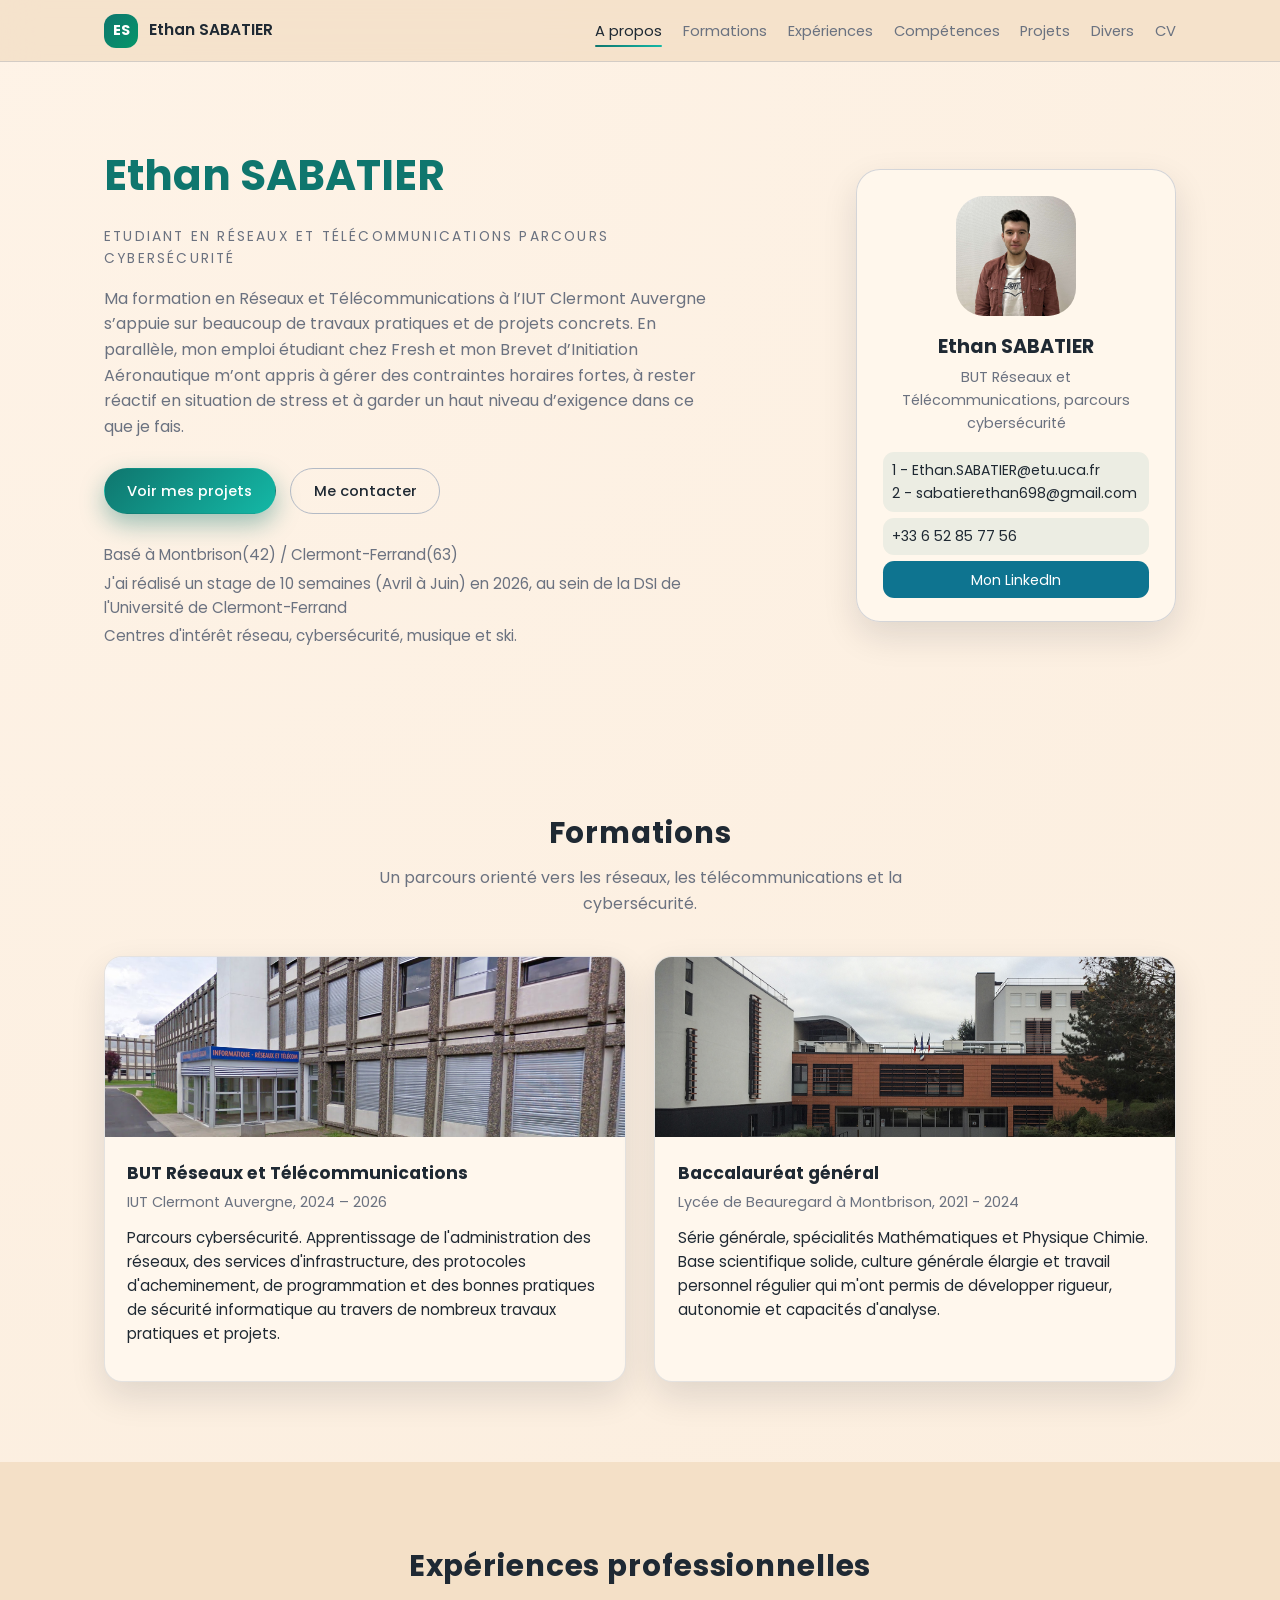
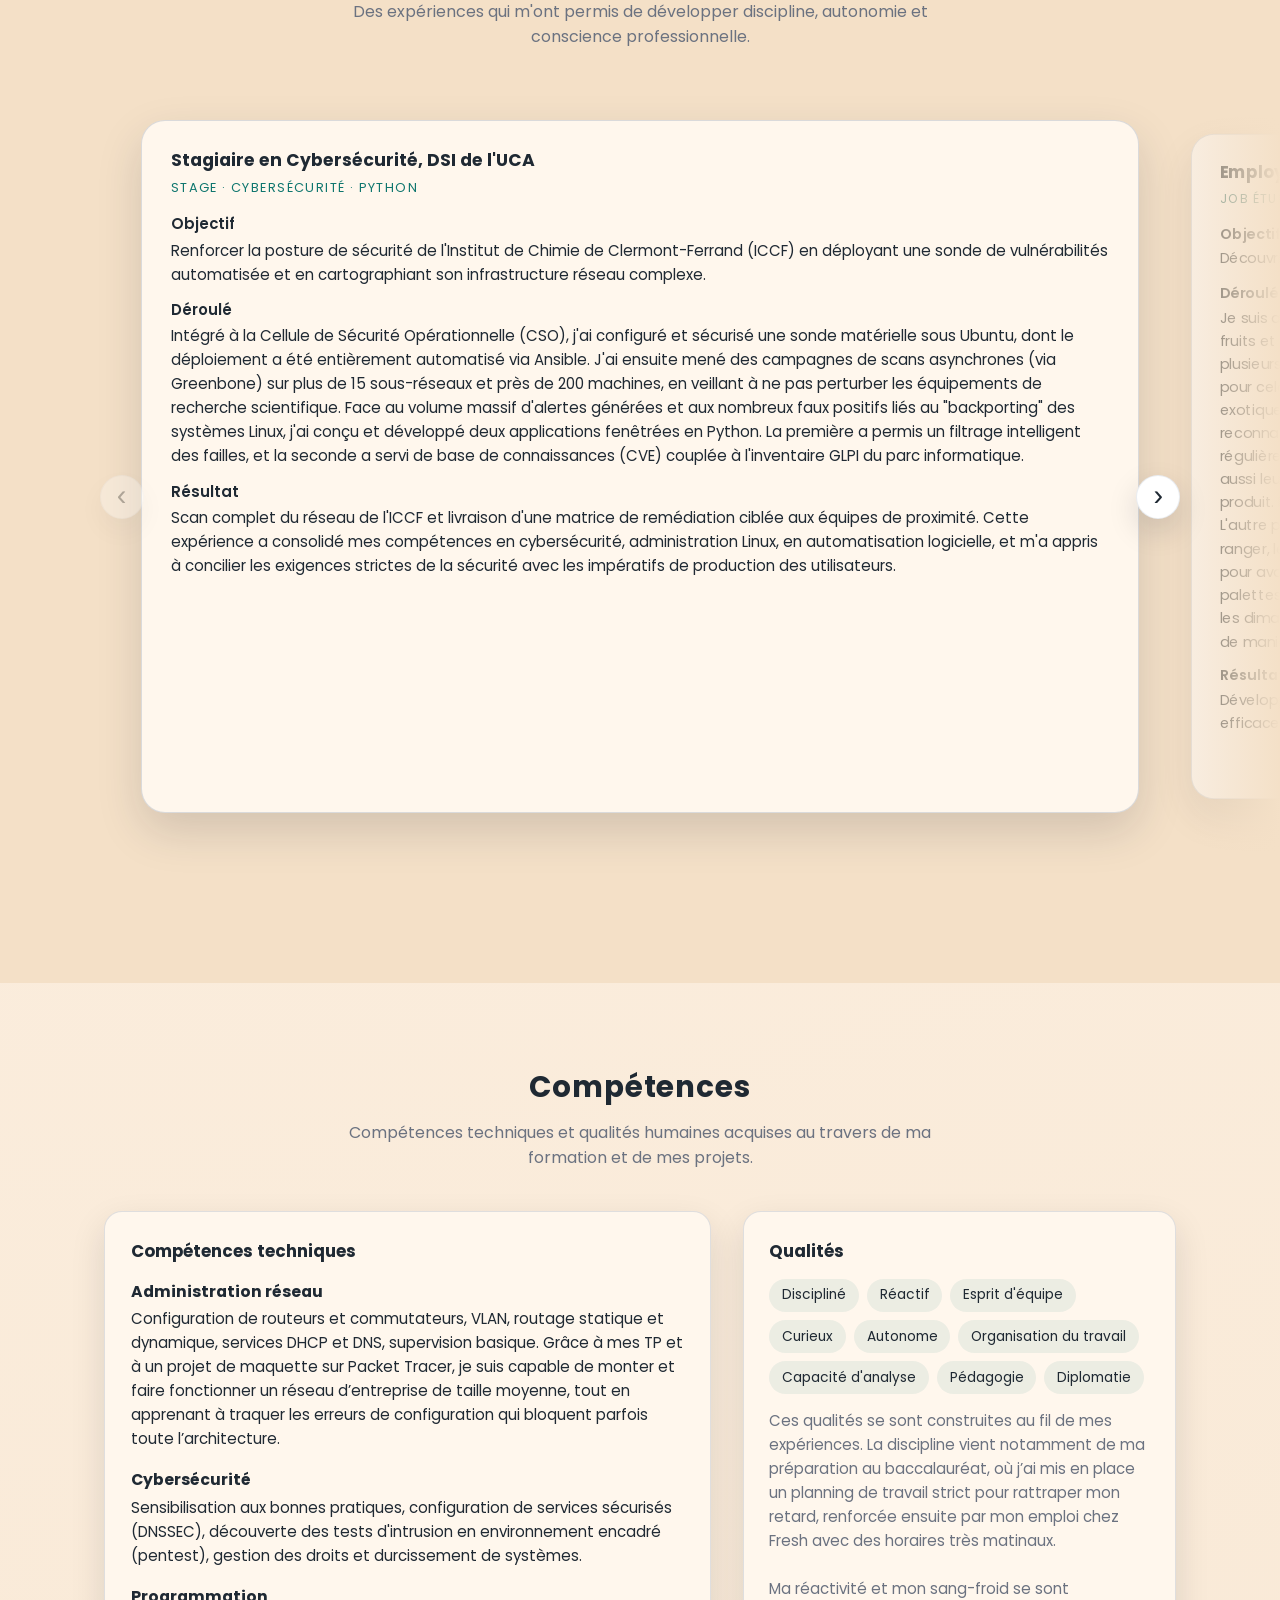
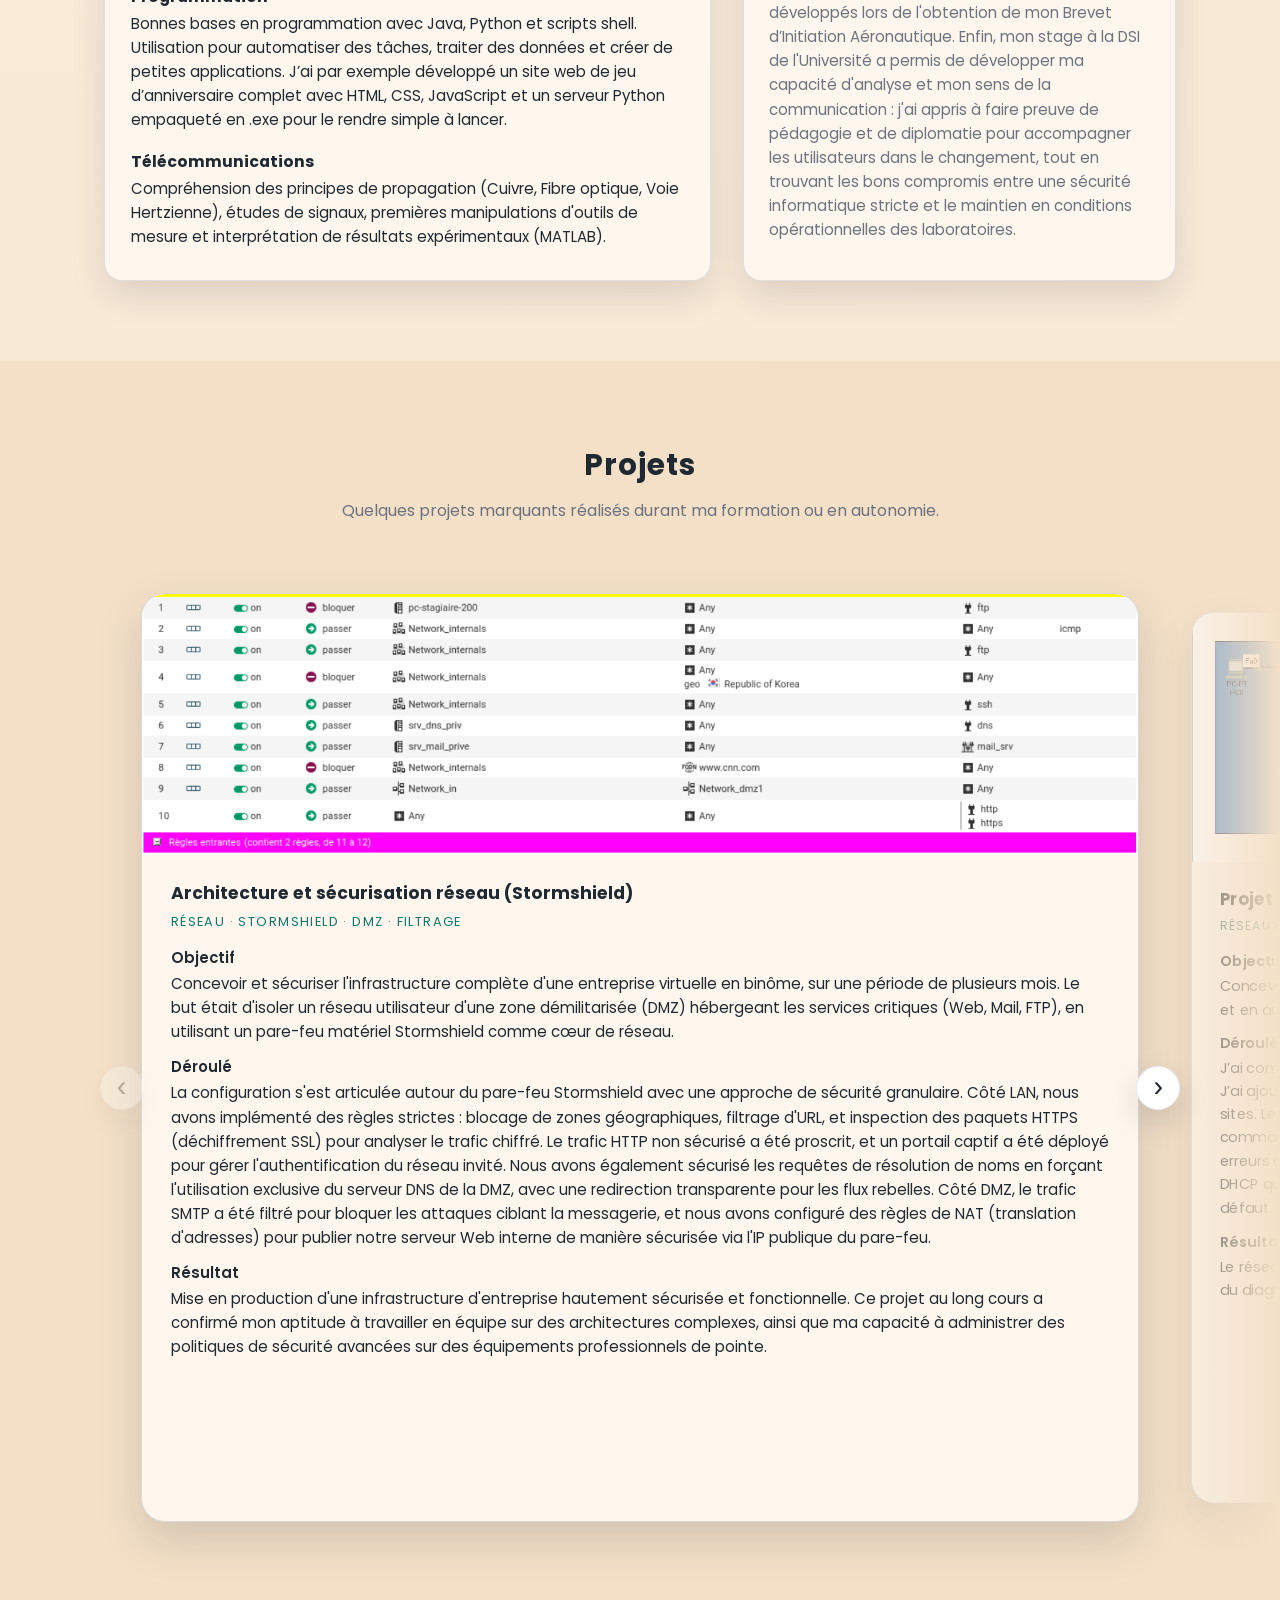
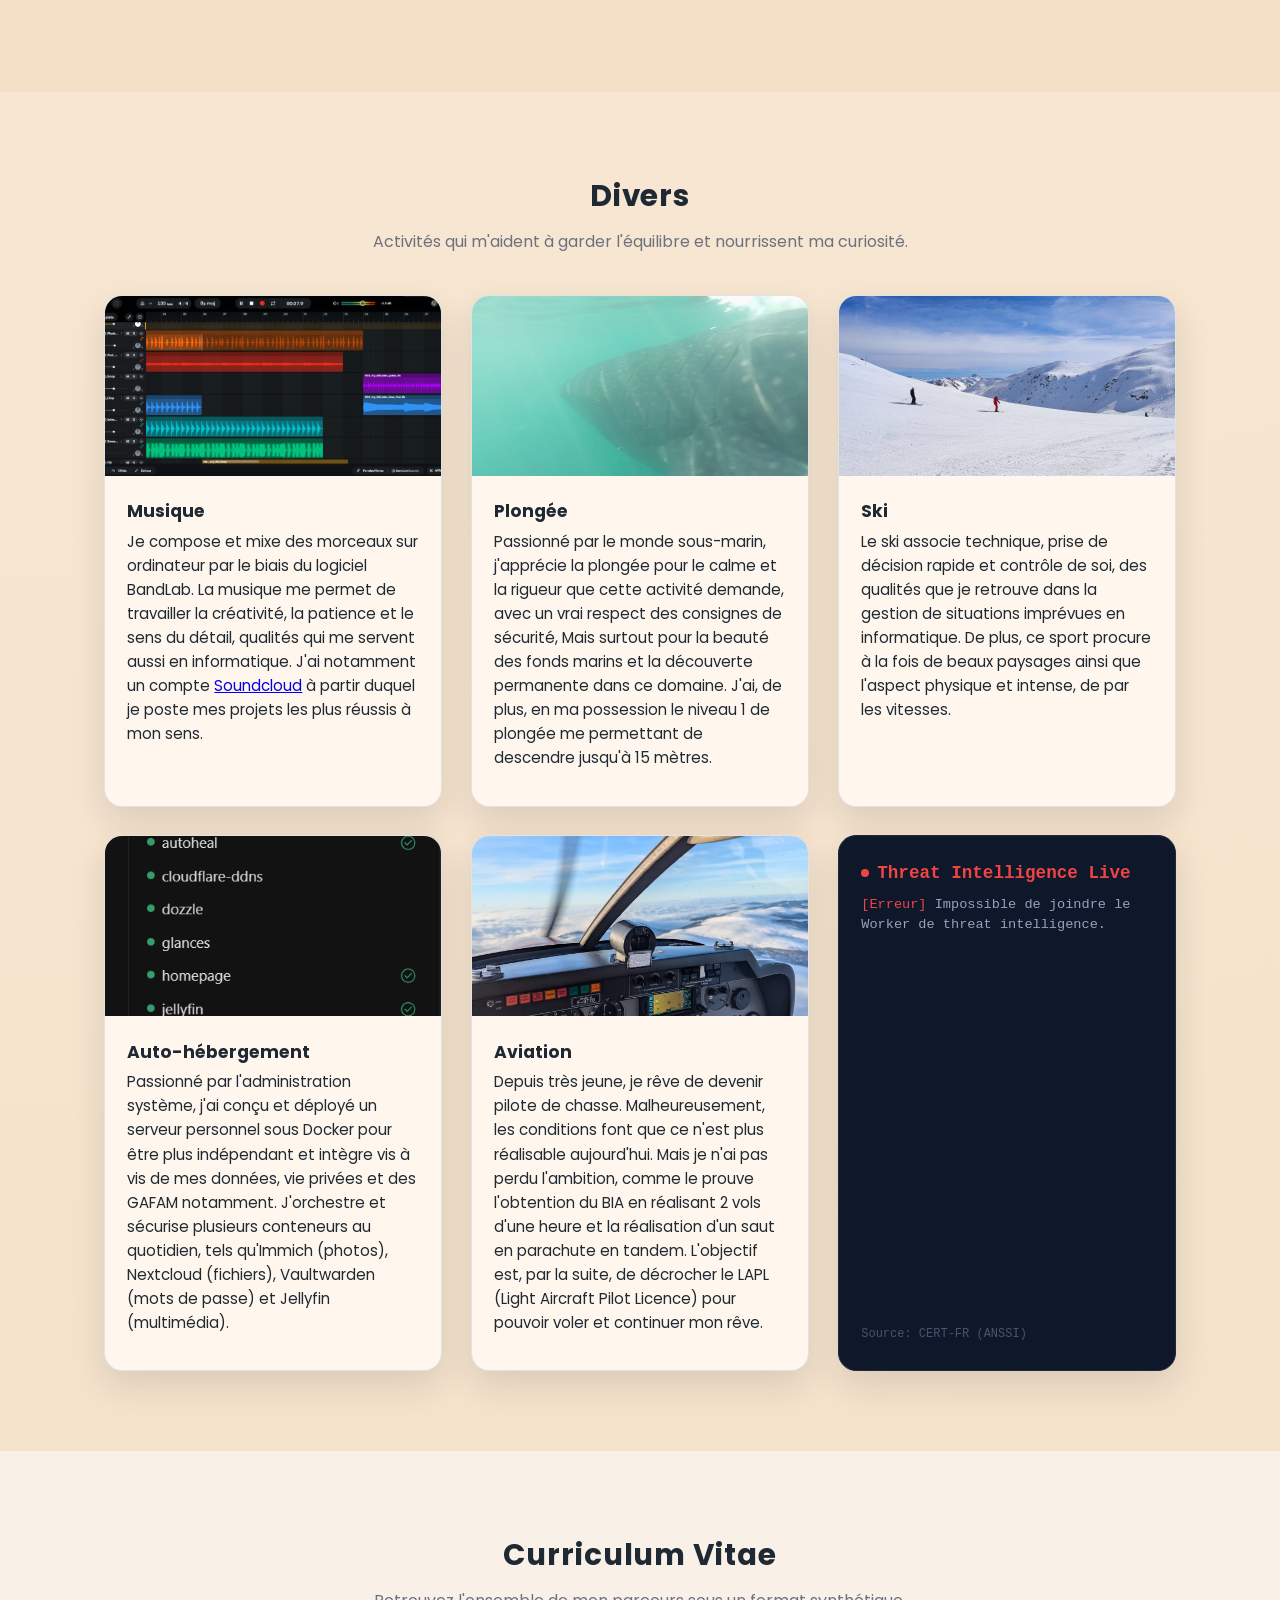
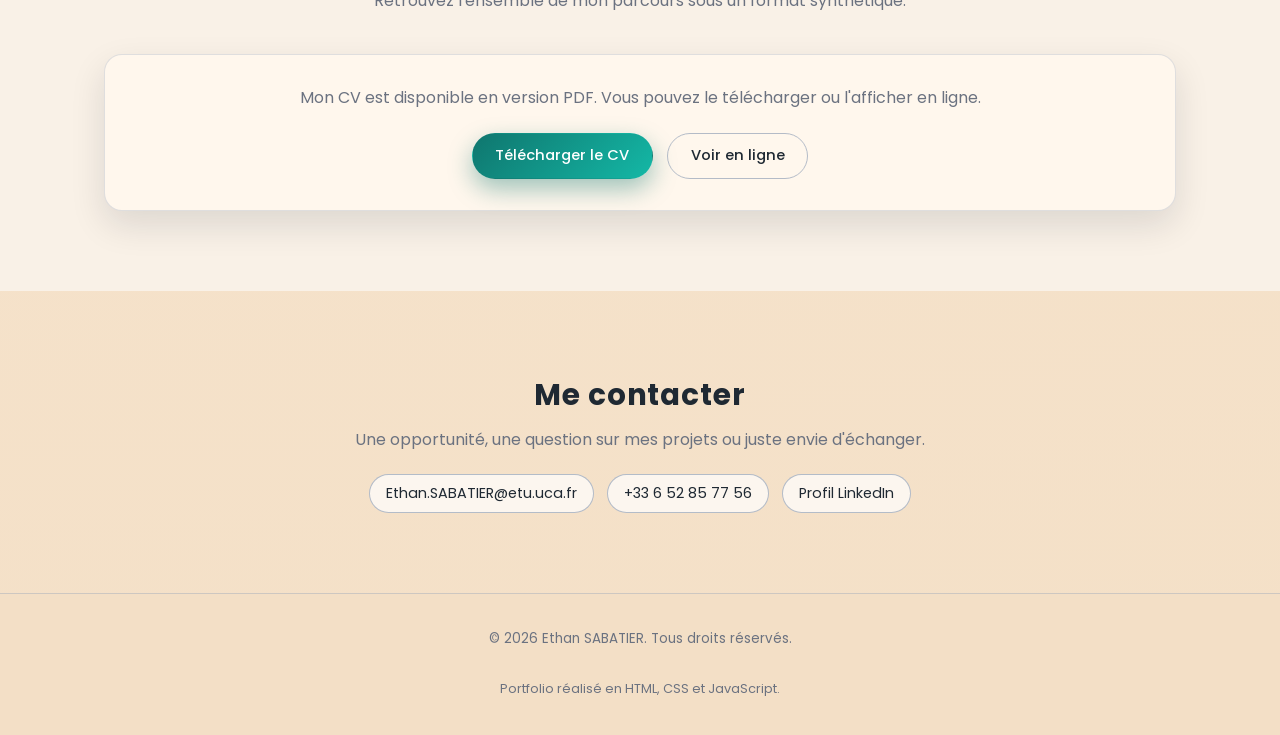
==== commit c35e6e71: "Update index.html" ====
--- a/index.html
+++ b/index.html
@@ -636,7 +636,7 @@
                         <h3 class="card__title"
                             style="color: #ef4444; font-family: monospace; font-size: 1.1rem; margin-bottom: 0.5rem; display: flex; align-items: center; gap: 8px;">
                             <span style="display: inline-block; width: 8px; height: 8px; background-color: #ef4444; border-radius: 50%; animation: pulse 2s infinite;"></span>
-                            Derniers CVE Publiés
+                            Threat Intelligence Live
                         </h3>
                         <div id="cve-data" style="font-family: monospace; font-size: 0.85rem; color: #94a3b8; line-height: 1.5; flex-grow: 1;">
                             Initialisation de la sonde...<br>Connexion aux bases de données de vulnérabilités...
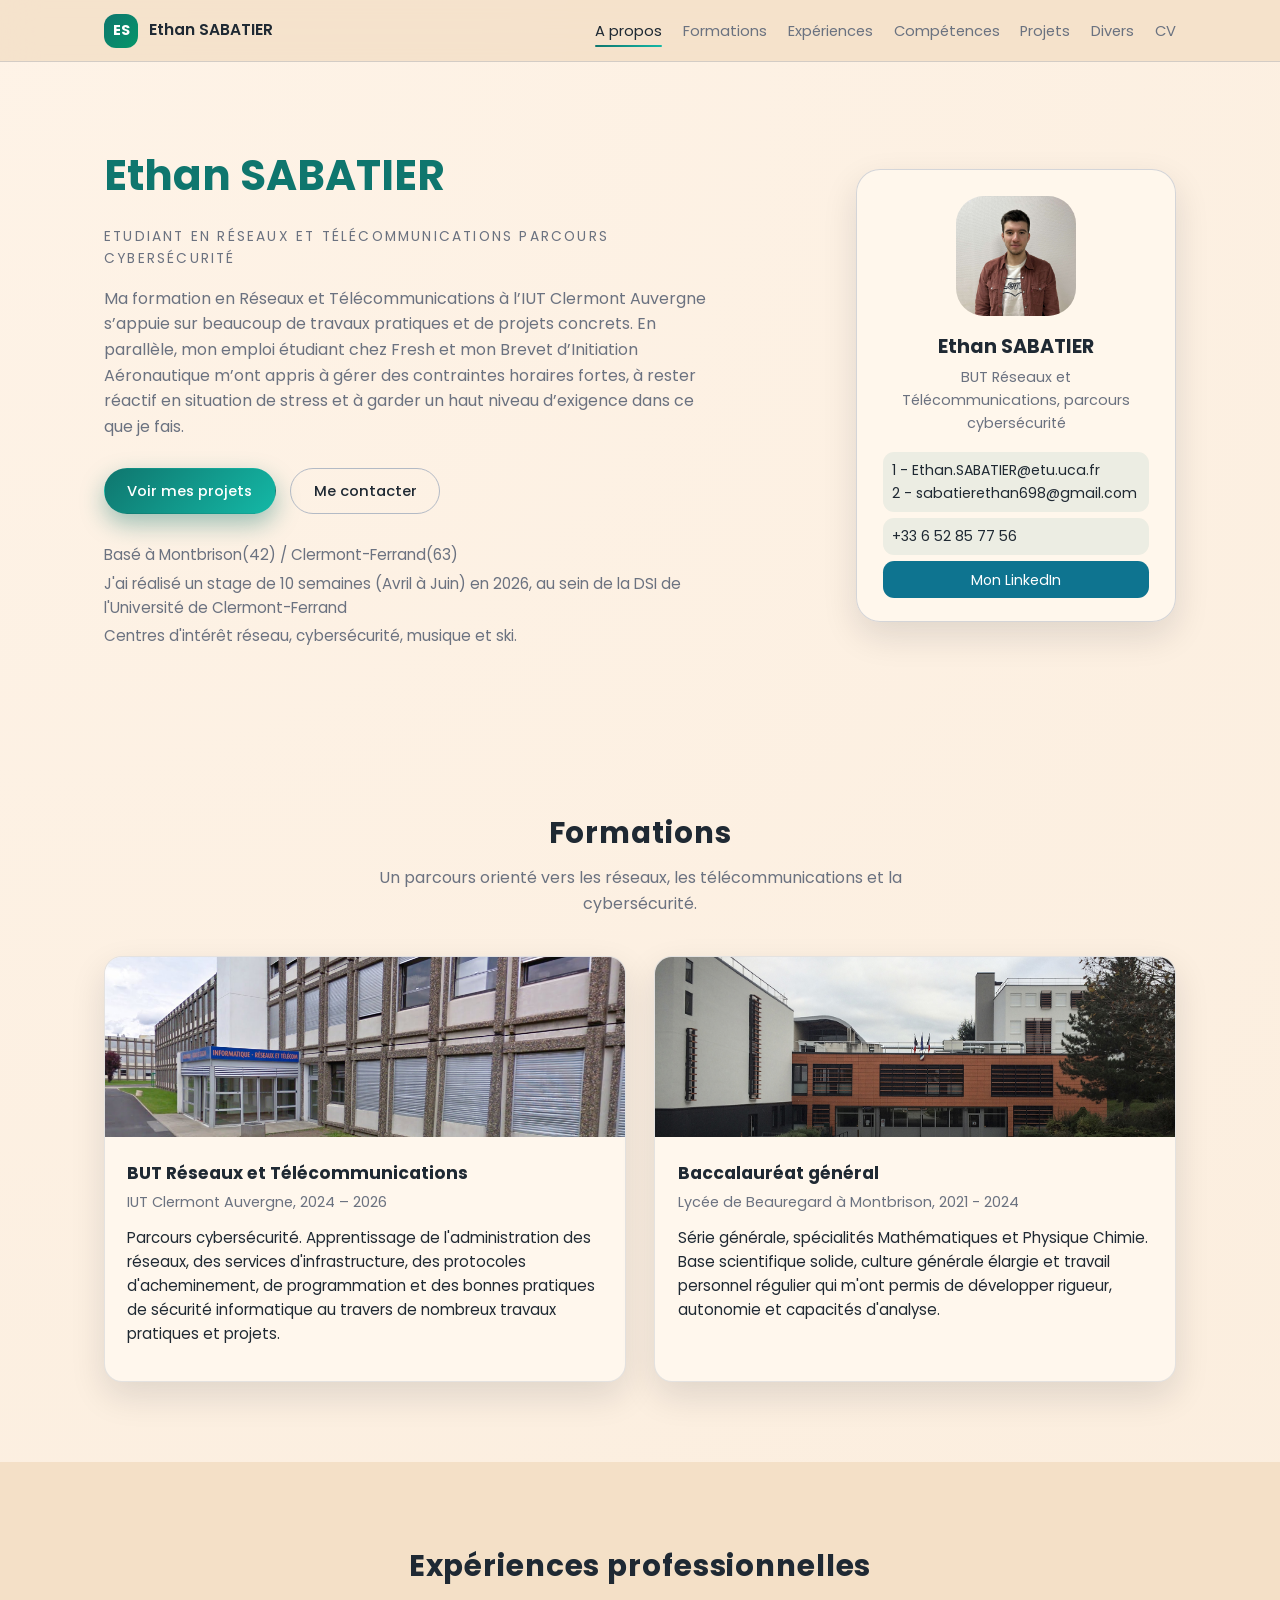
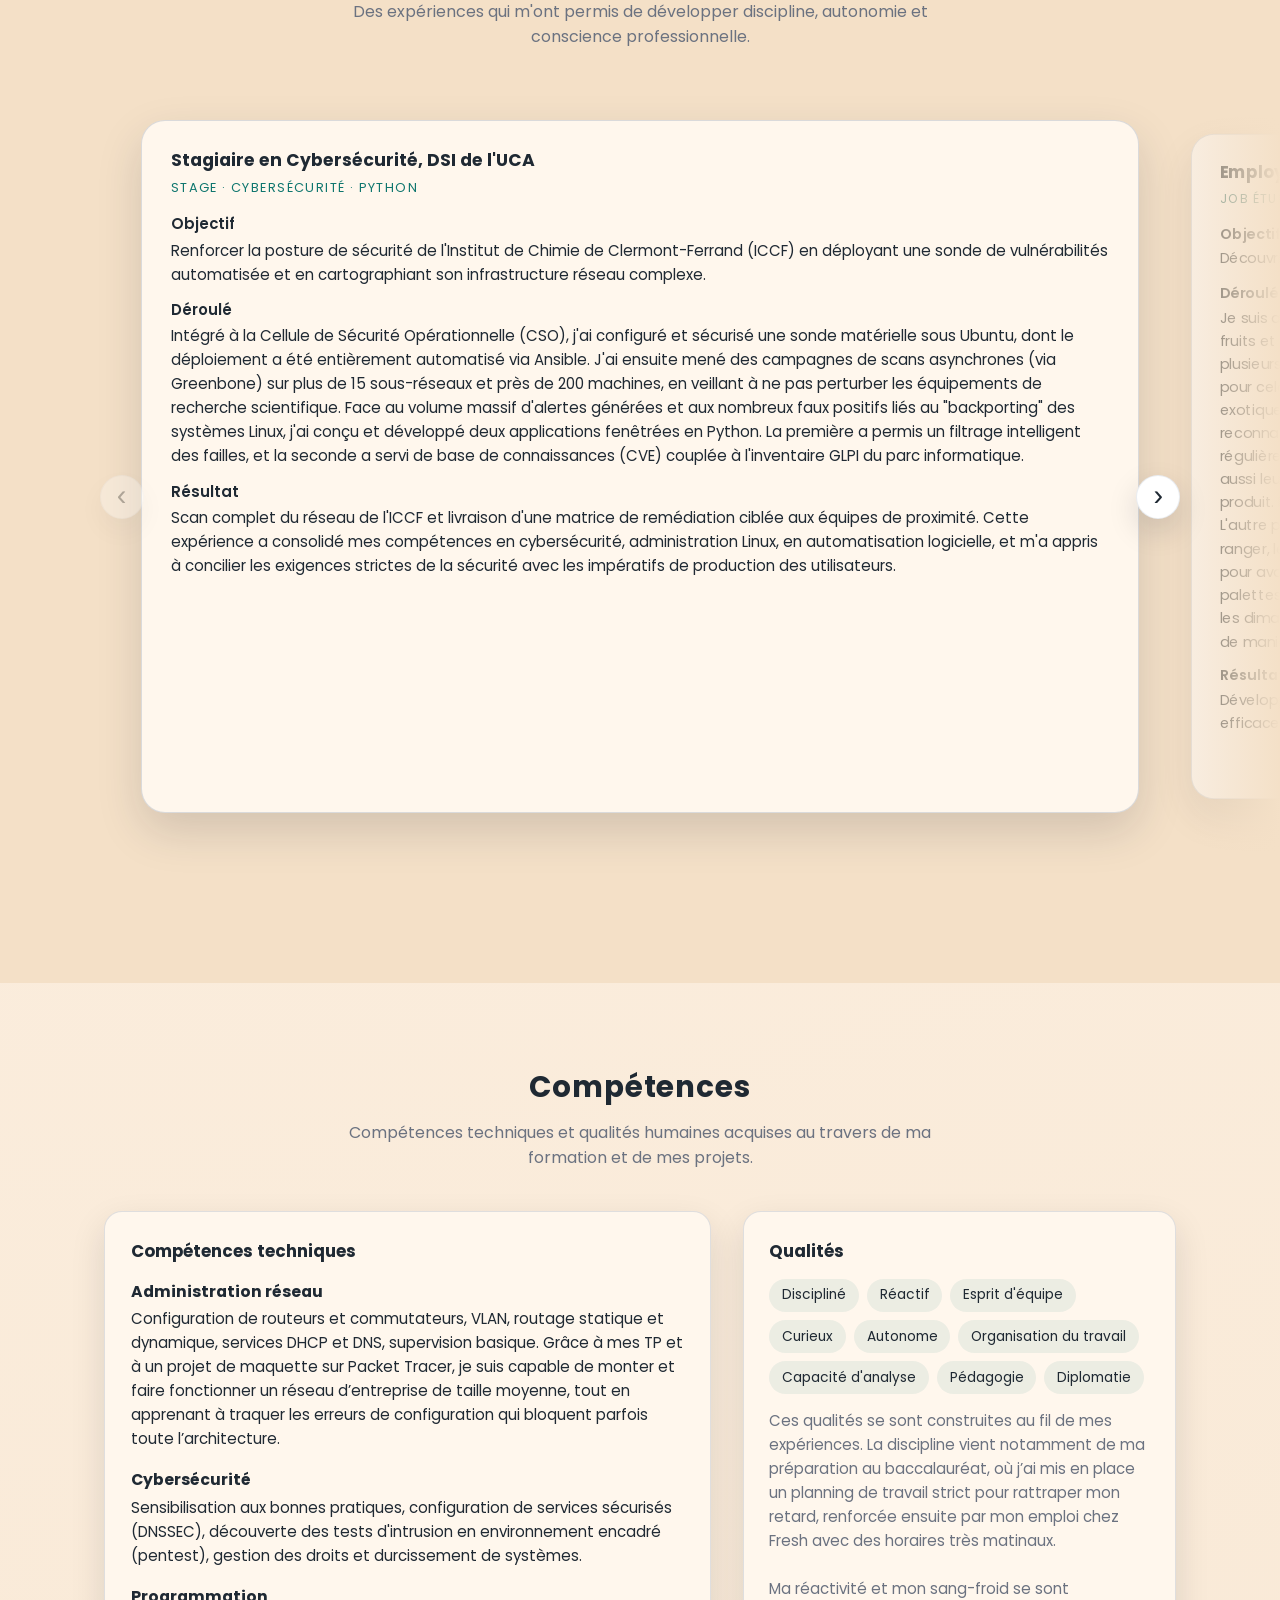
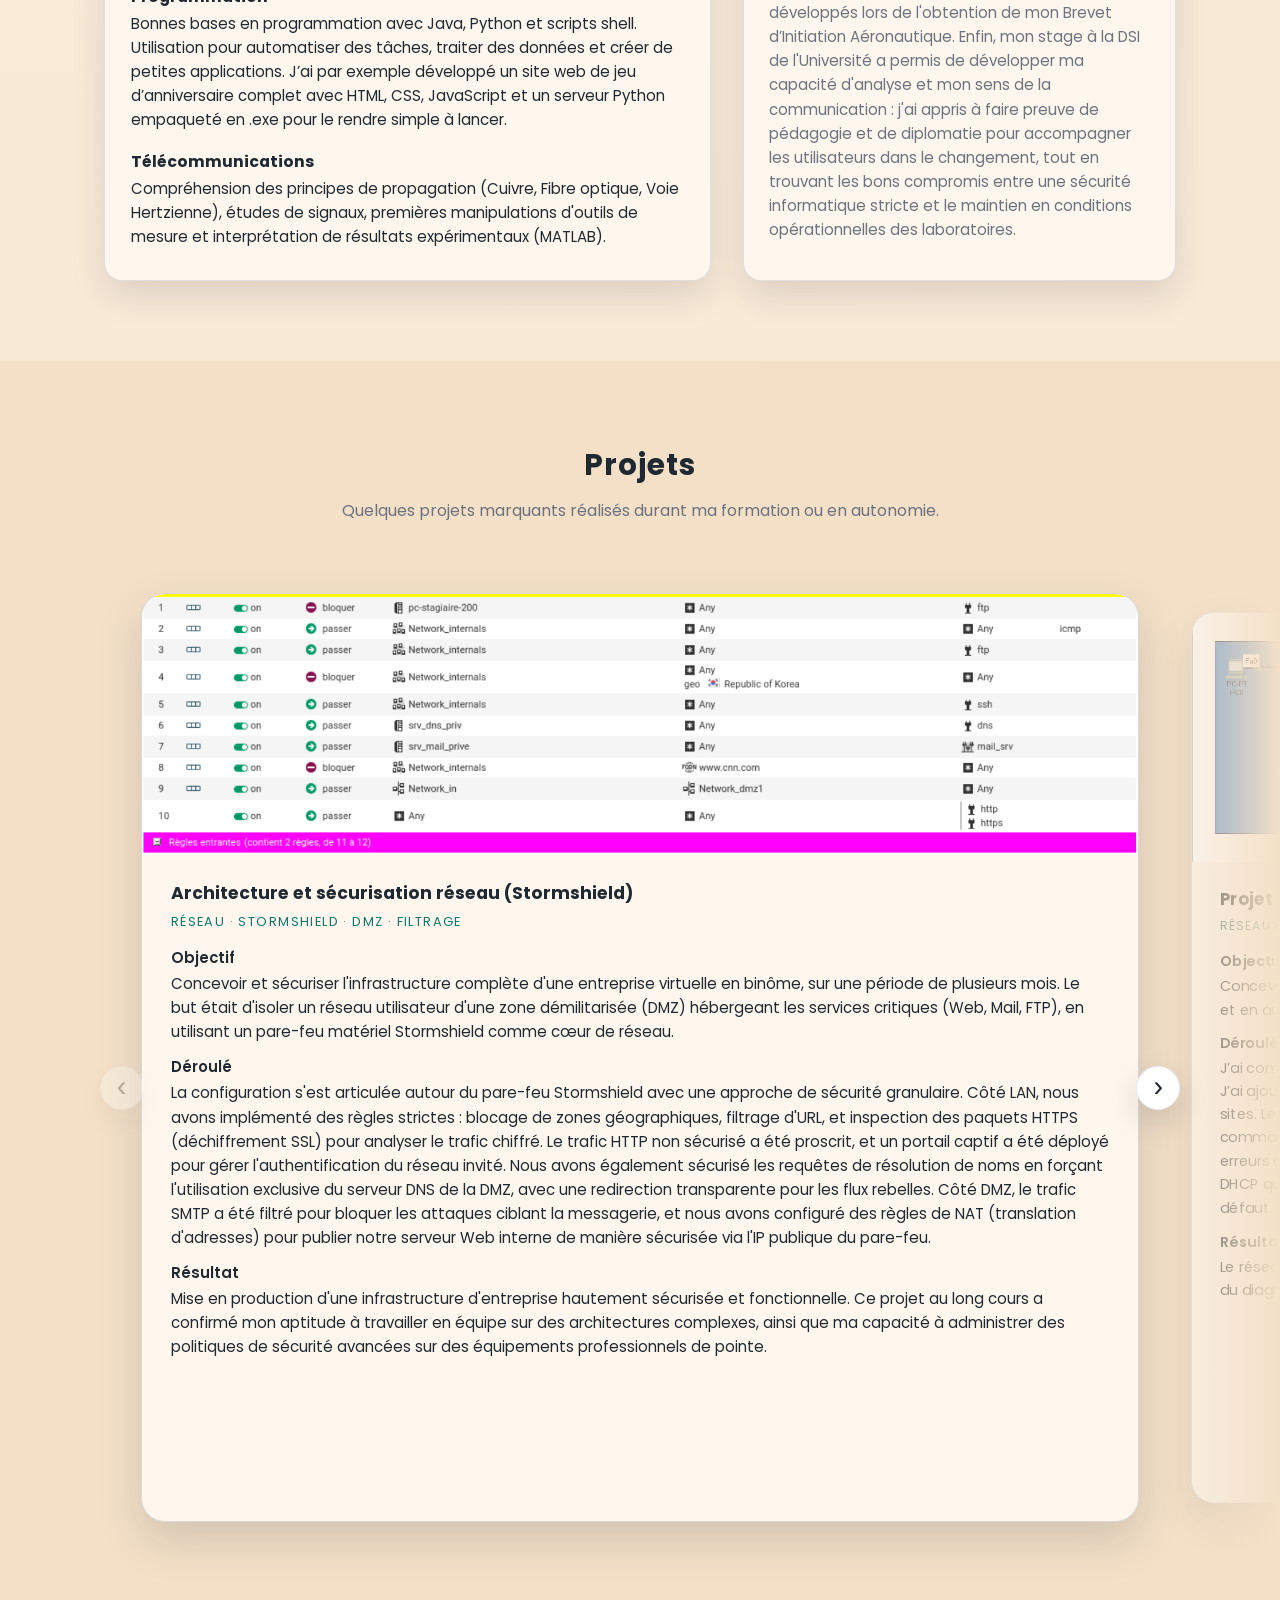
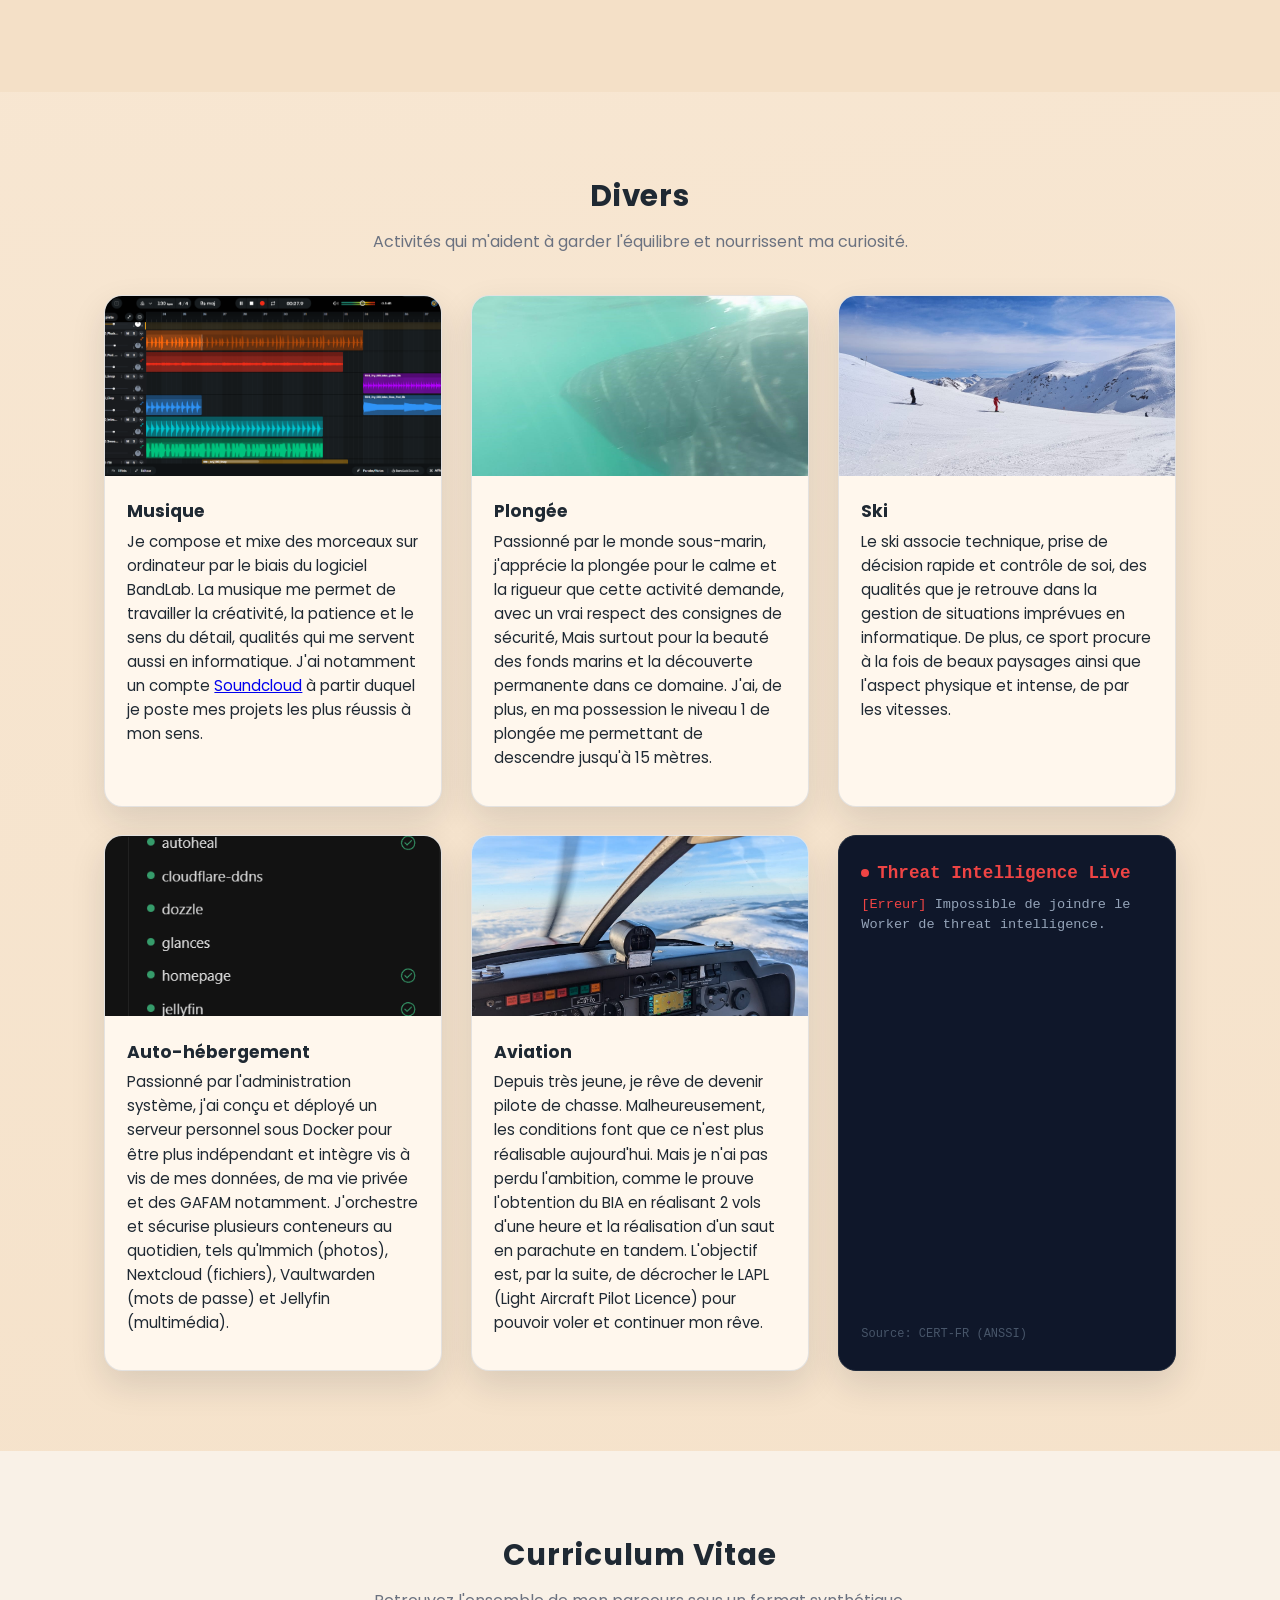
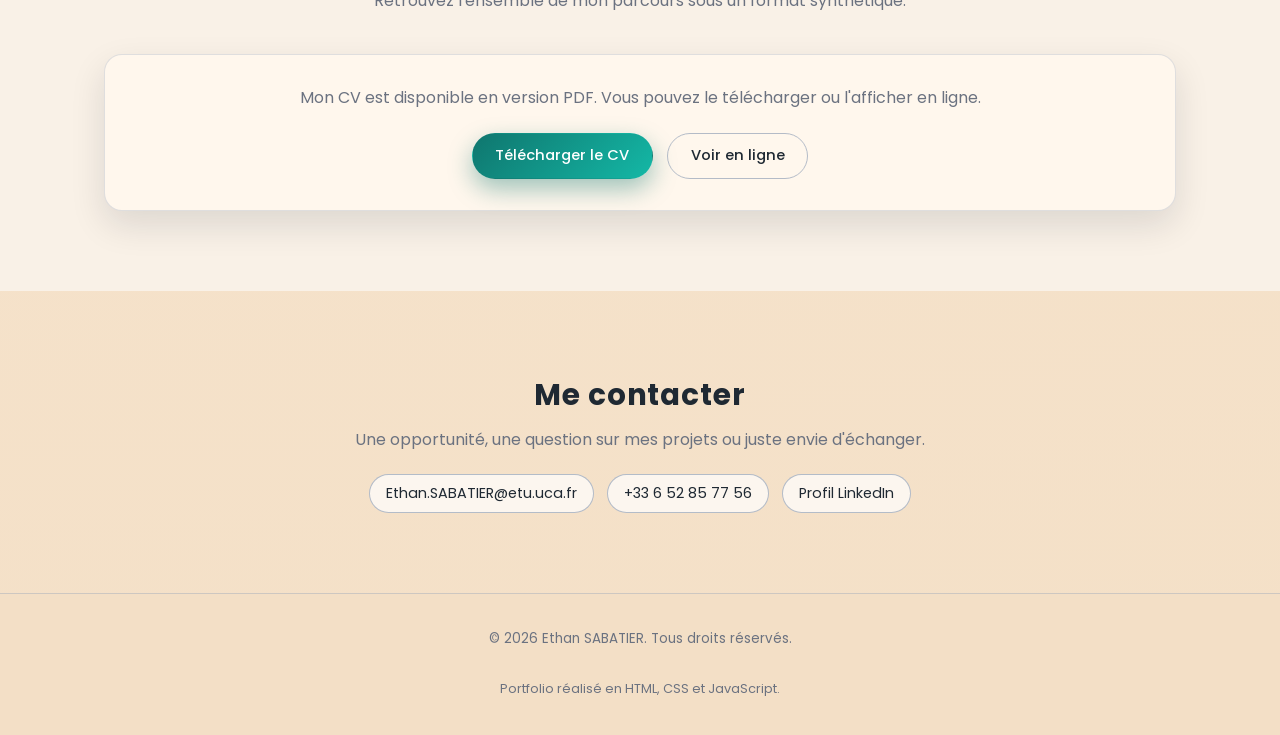
==== commit e922d56c: "Update index.html" ====
--- a/index.html
+++ b/index.html
@@ -614,7 +614,7 @@
                     <div class="card__body">
                         <h3 class="card__title">Auto-hébergement</h3>
                         <p class="card__text">
-                            Passionné par l'administration système, j'ai conçu et déployé un serveur personnel sous Docker pour être plus indépendant et intègre vis à vis de mes données, vie privées et des GAFAM notamment. J'orchestre et sécurise plusieurs conteneurs au quotidien, tels qu'Immich (photos), Nextcloud (fichiers), Vaultwarden (mots de passe) et Jellyfin (multimédia).
+                            Passionné par l'administration système, j'ai conçu et déployé un serveur personnel sous Docker pour être plus indépendant et intègre vis à vis de mes données, de ma vie privée et des GAFAM notamment. J'orchestre et sécurise plusieurs conteneurs au quotidien, tels qu'Immich (photos), Nextcloud (fichiers), Vaultwarden (mots de passe) et Jellyfin (multimédia).
                         </p>
                     </div>
                 </article>
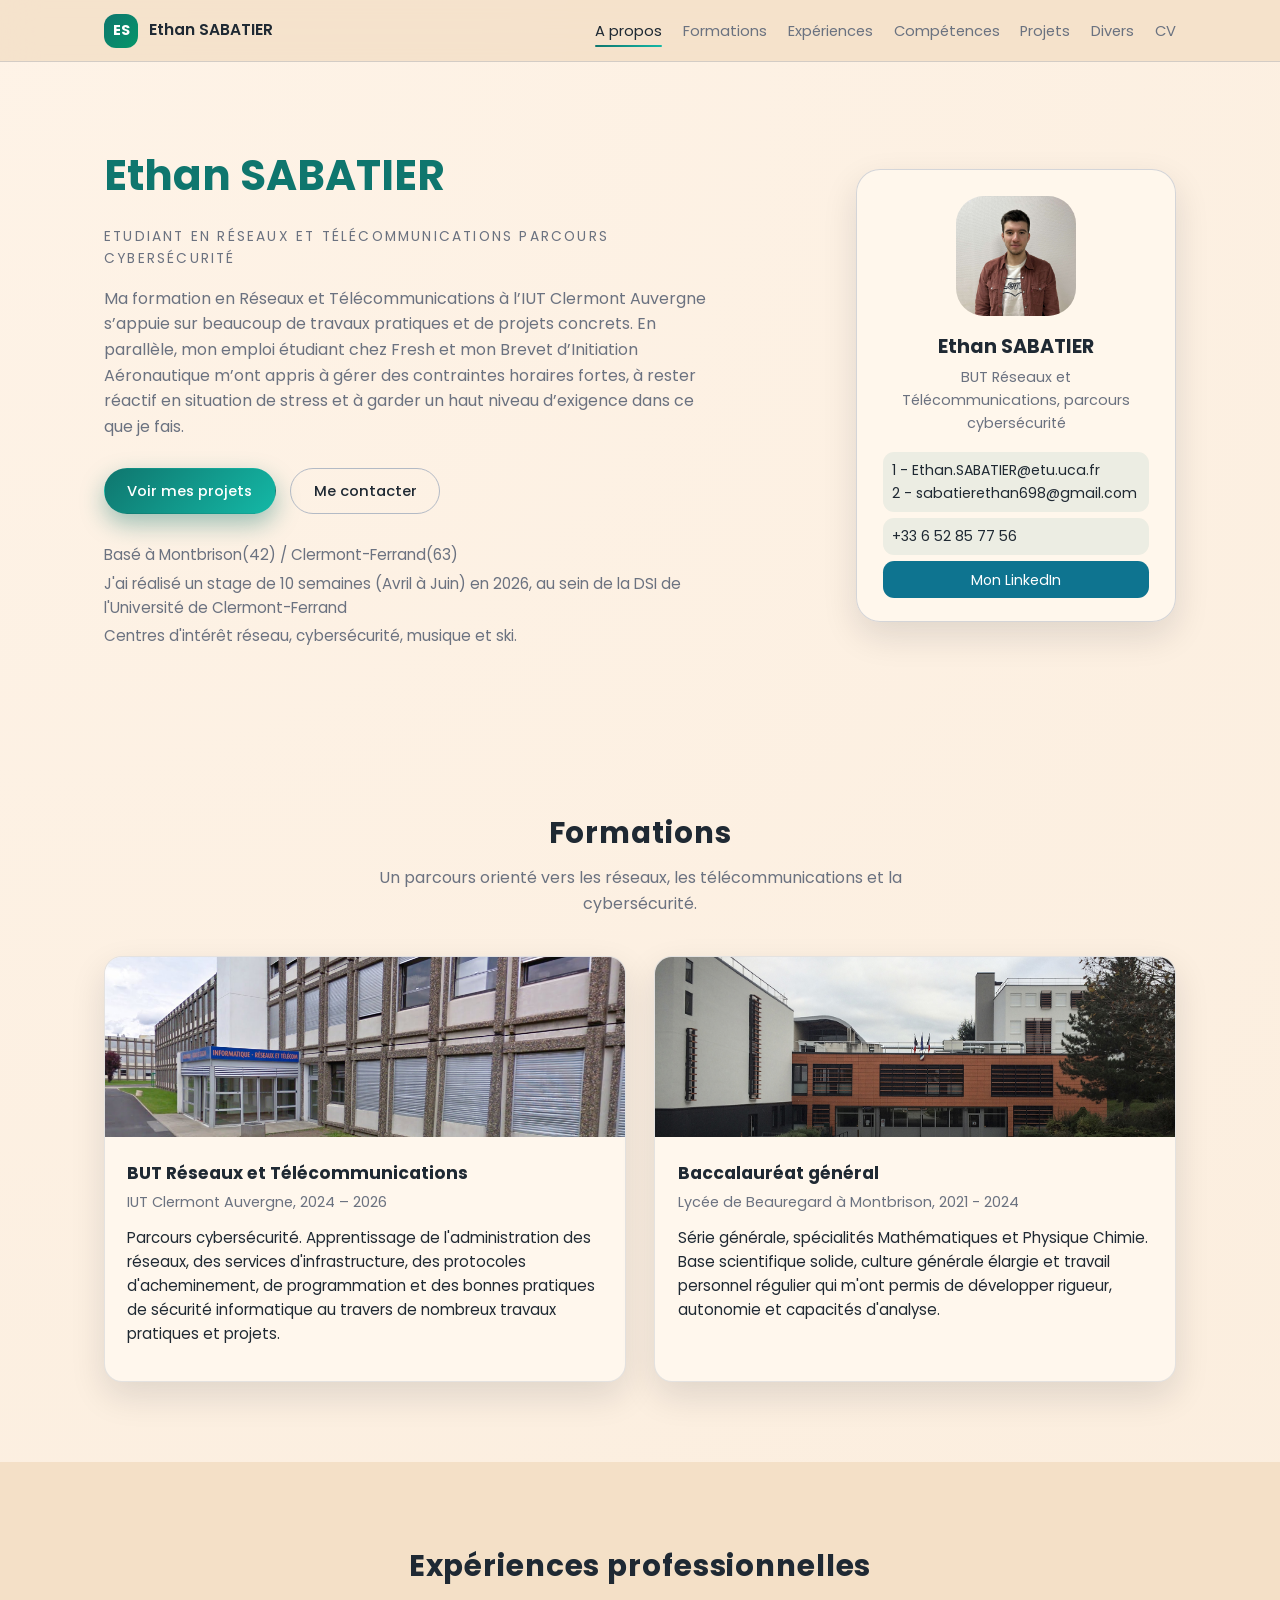
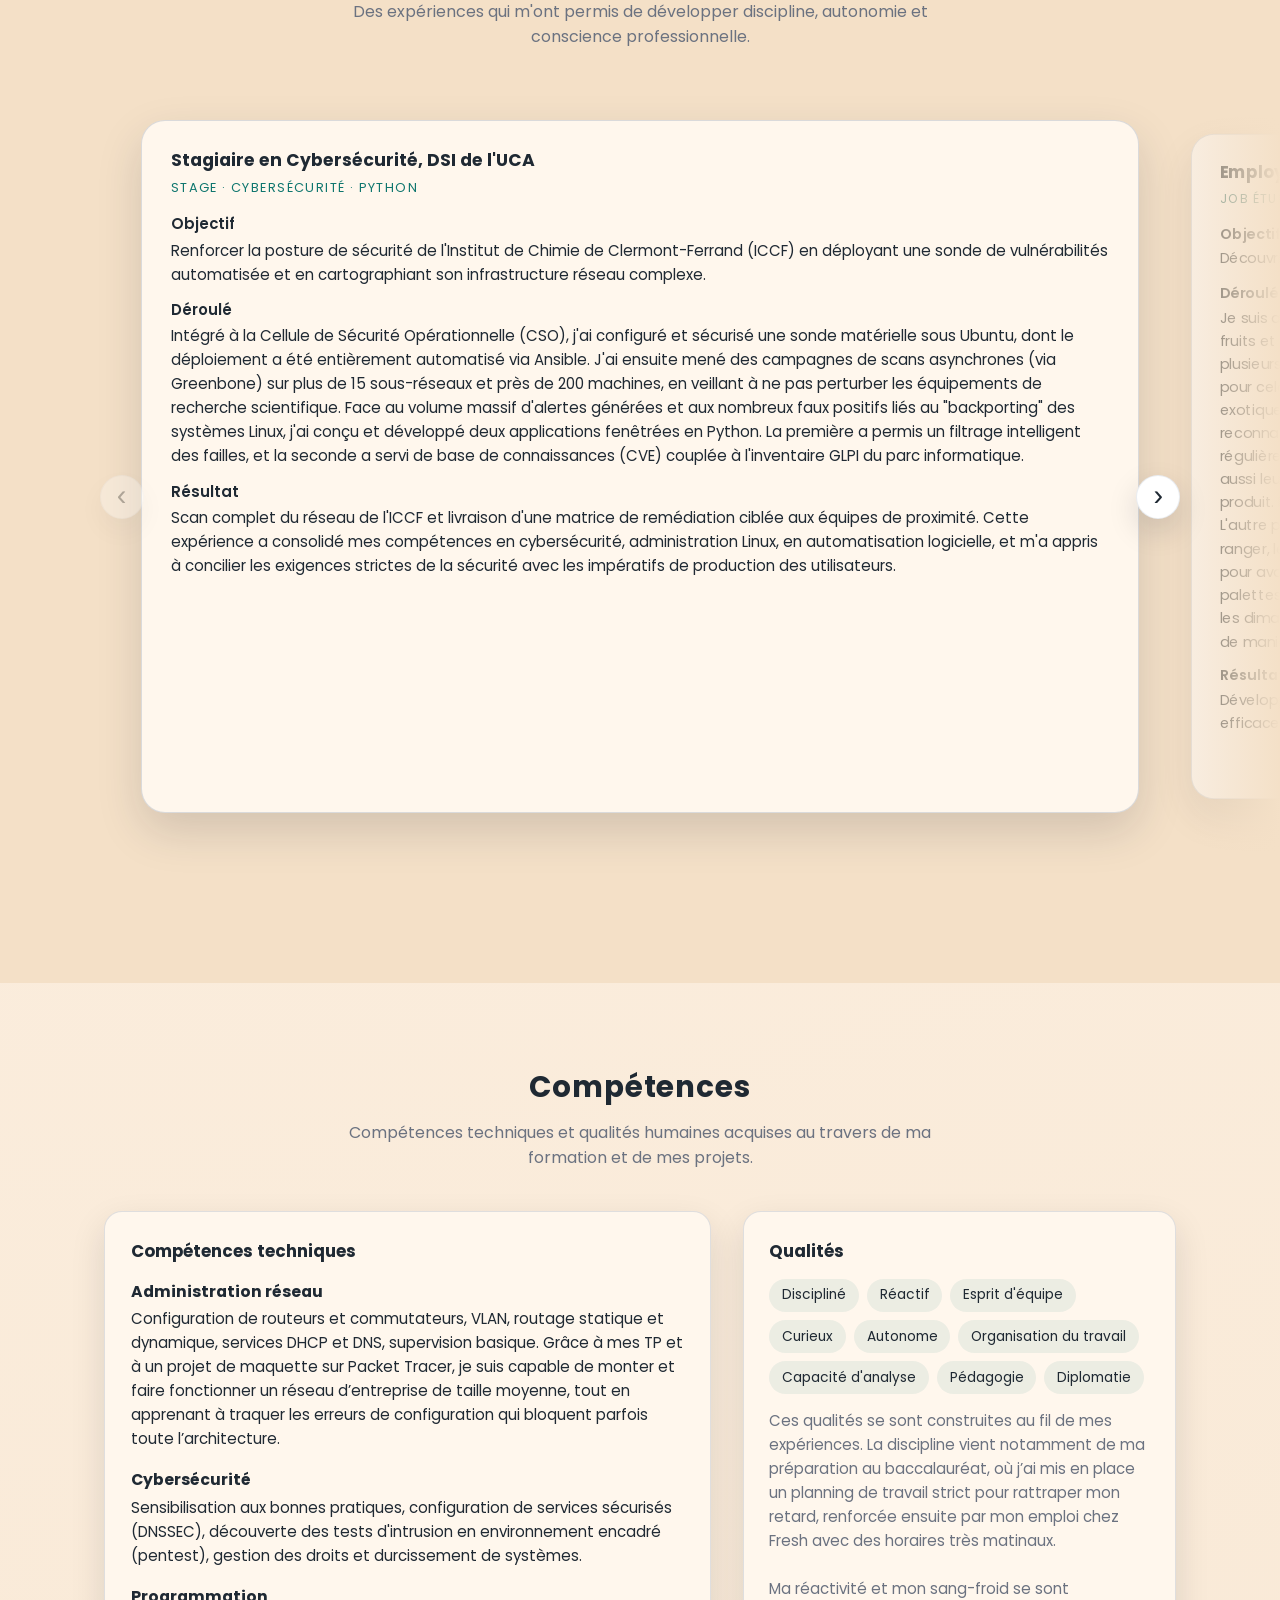
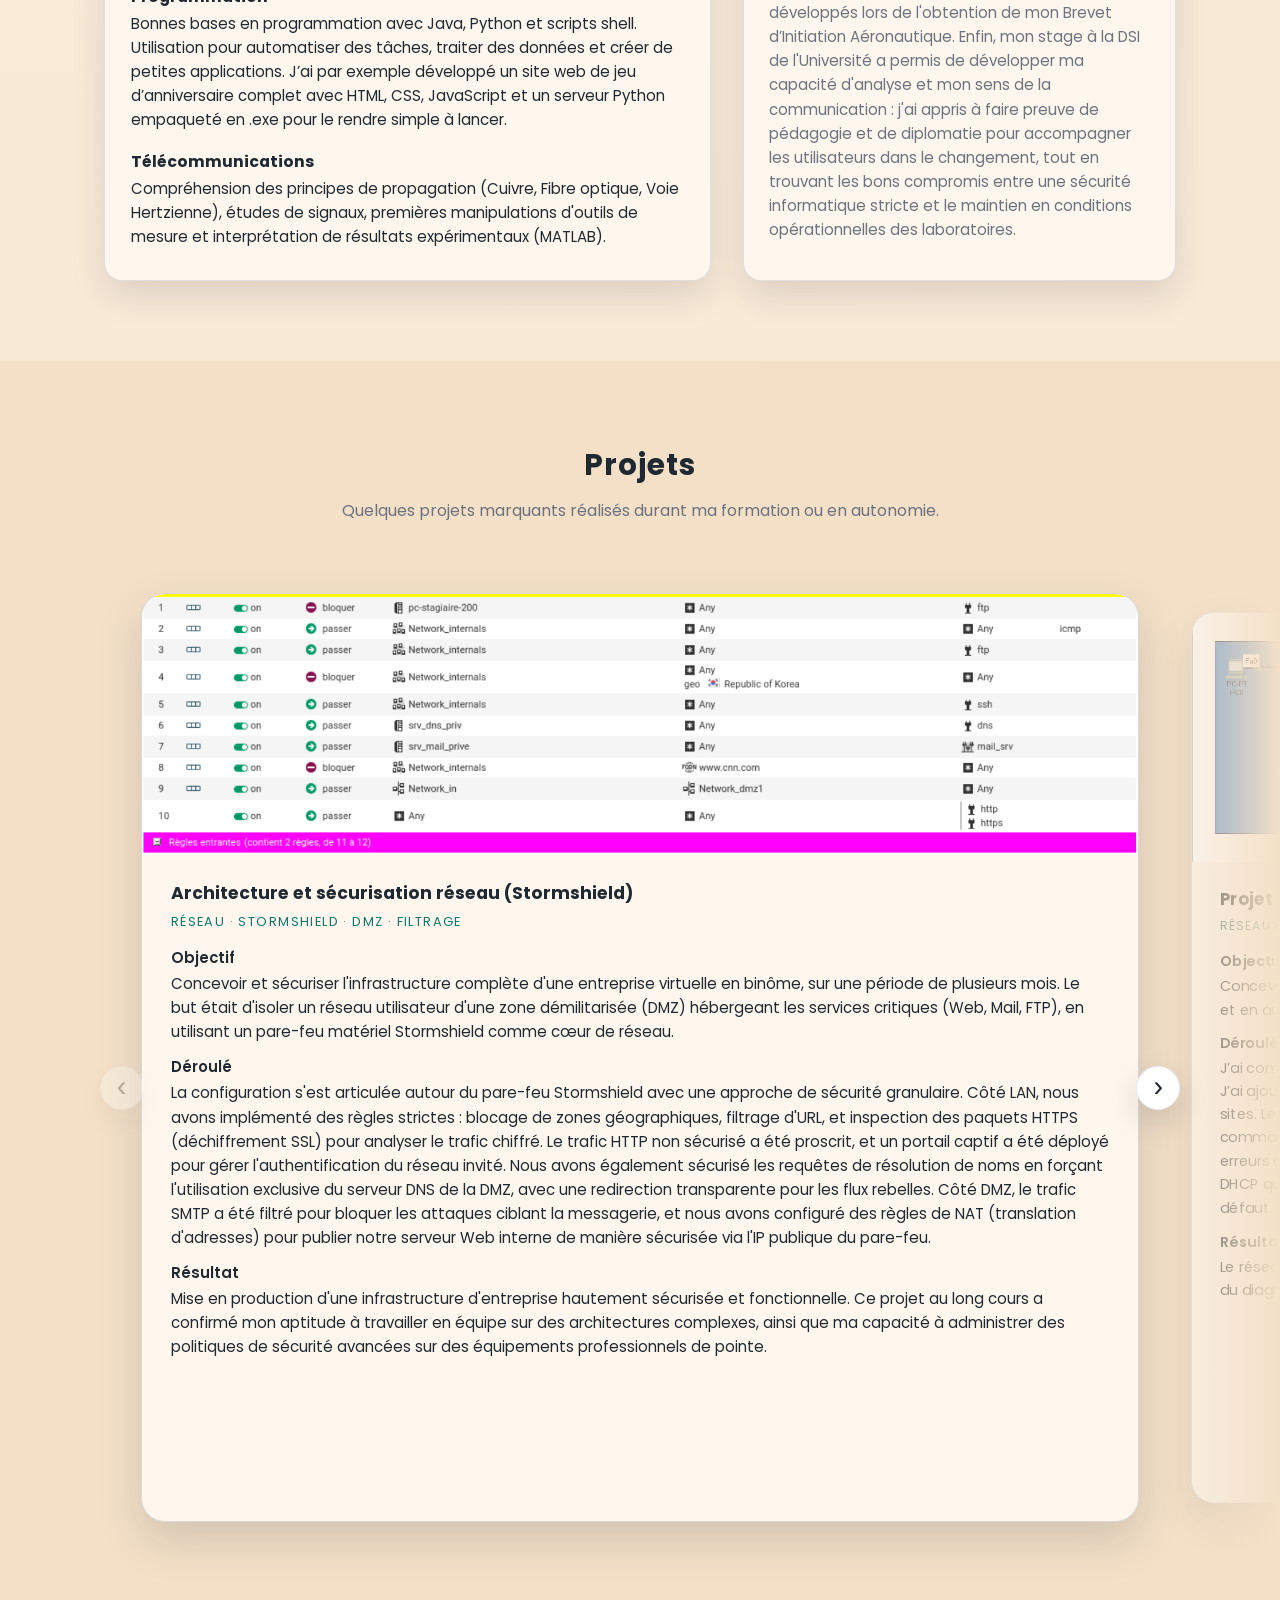
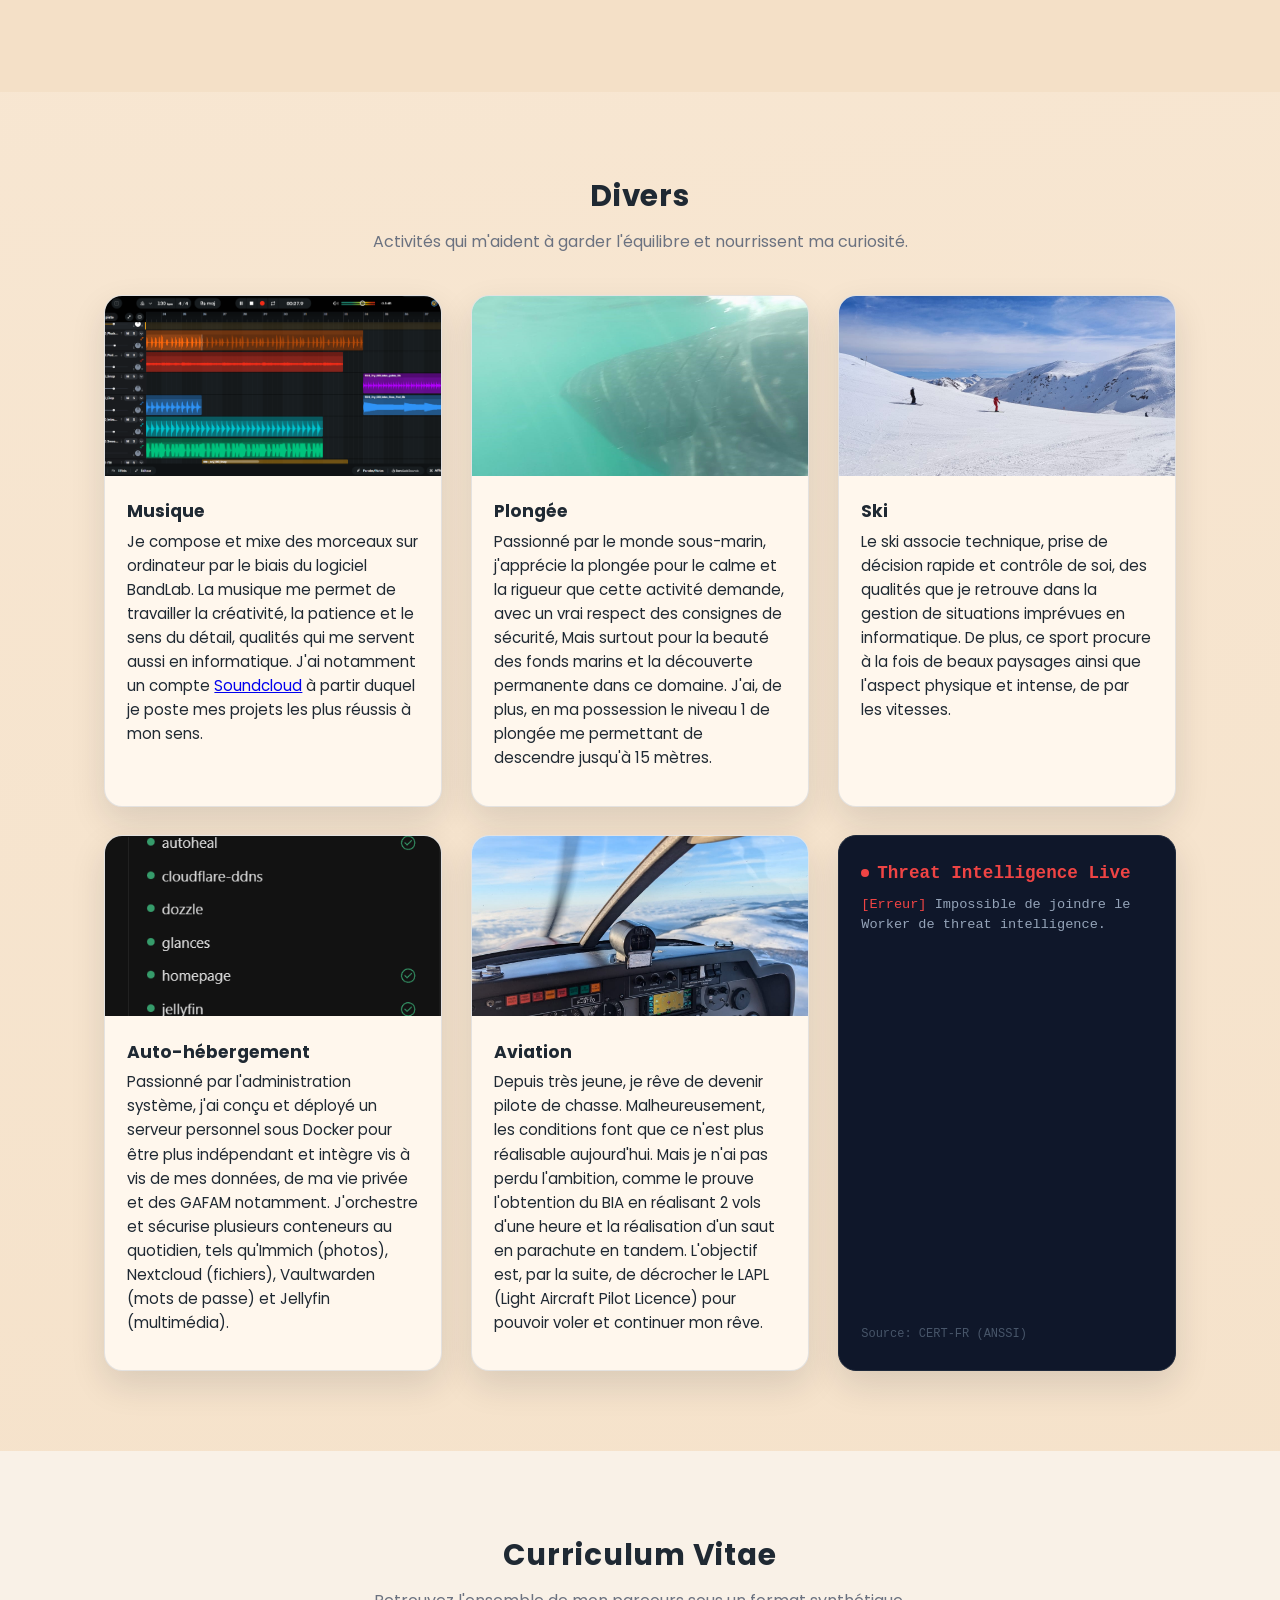
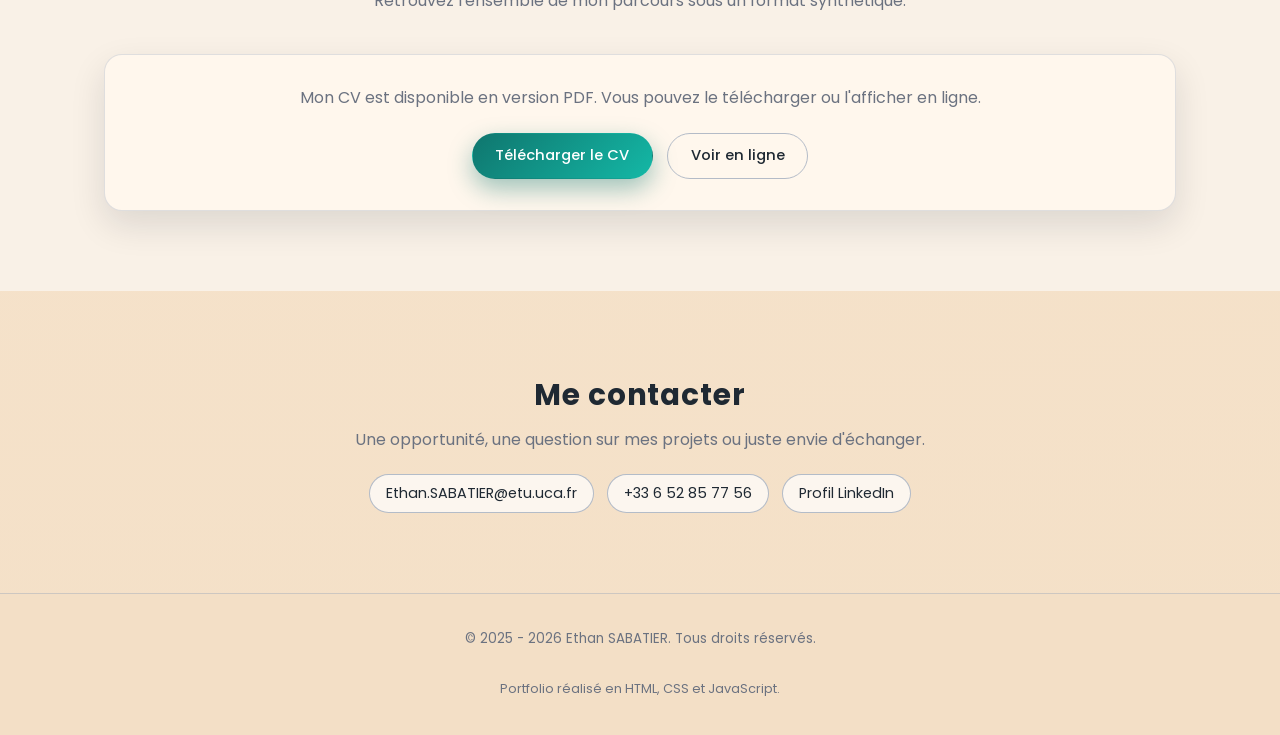
==== commit 4079704d: "Ajout de 2025 -spnyear" ====
--- a/index.html
+++ b/index.html
@@ -668,9 +668,7 @@
                     <a href="images/CV_Ethan_SABATIER.pdf" class="btn btn--primary" target="_blank" rel="noreferrer" download="CV_Ethan_SABATIER.pdf">
                         Télécharger le CV
                     </a>
-                    <a href="images/CV_Ethan_SABATIER.pdf" class="btn btn--ghost" target="_blank" rel="noreferrer">
-                        Voir en ligne
-                    </a>
+                    <a href="cv.html" class="btn btn--ghost" target="_blank">Voir en ligne</a>
                 </div>
             </div>
         </div>
@@ -701,7 +699,7 @@
 <footer class="footer">
     <div class="container footer__inner">
         
-        <p>© <span id="year"></span> Ethan SABATIER. Tous droits réservés.</p>
+        <p>© 2025 - <span id="year"></span> Ethan SABATIER. Tous droits réservés.</p>
         <p class="footer__note">Portfolio réalisé en HTML, CSS et JavaScript.</p>
     </div>
 </footer>
